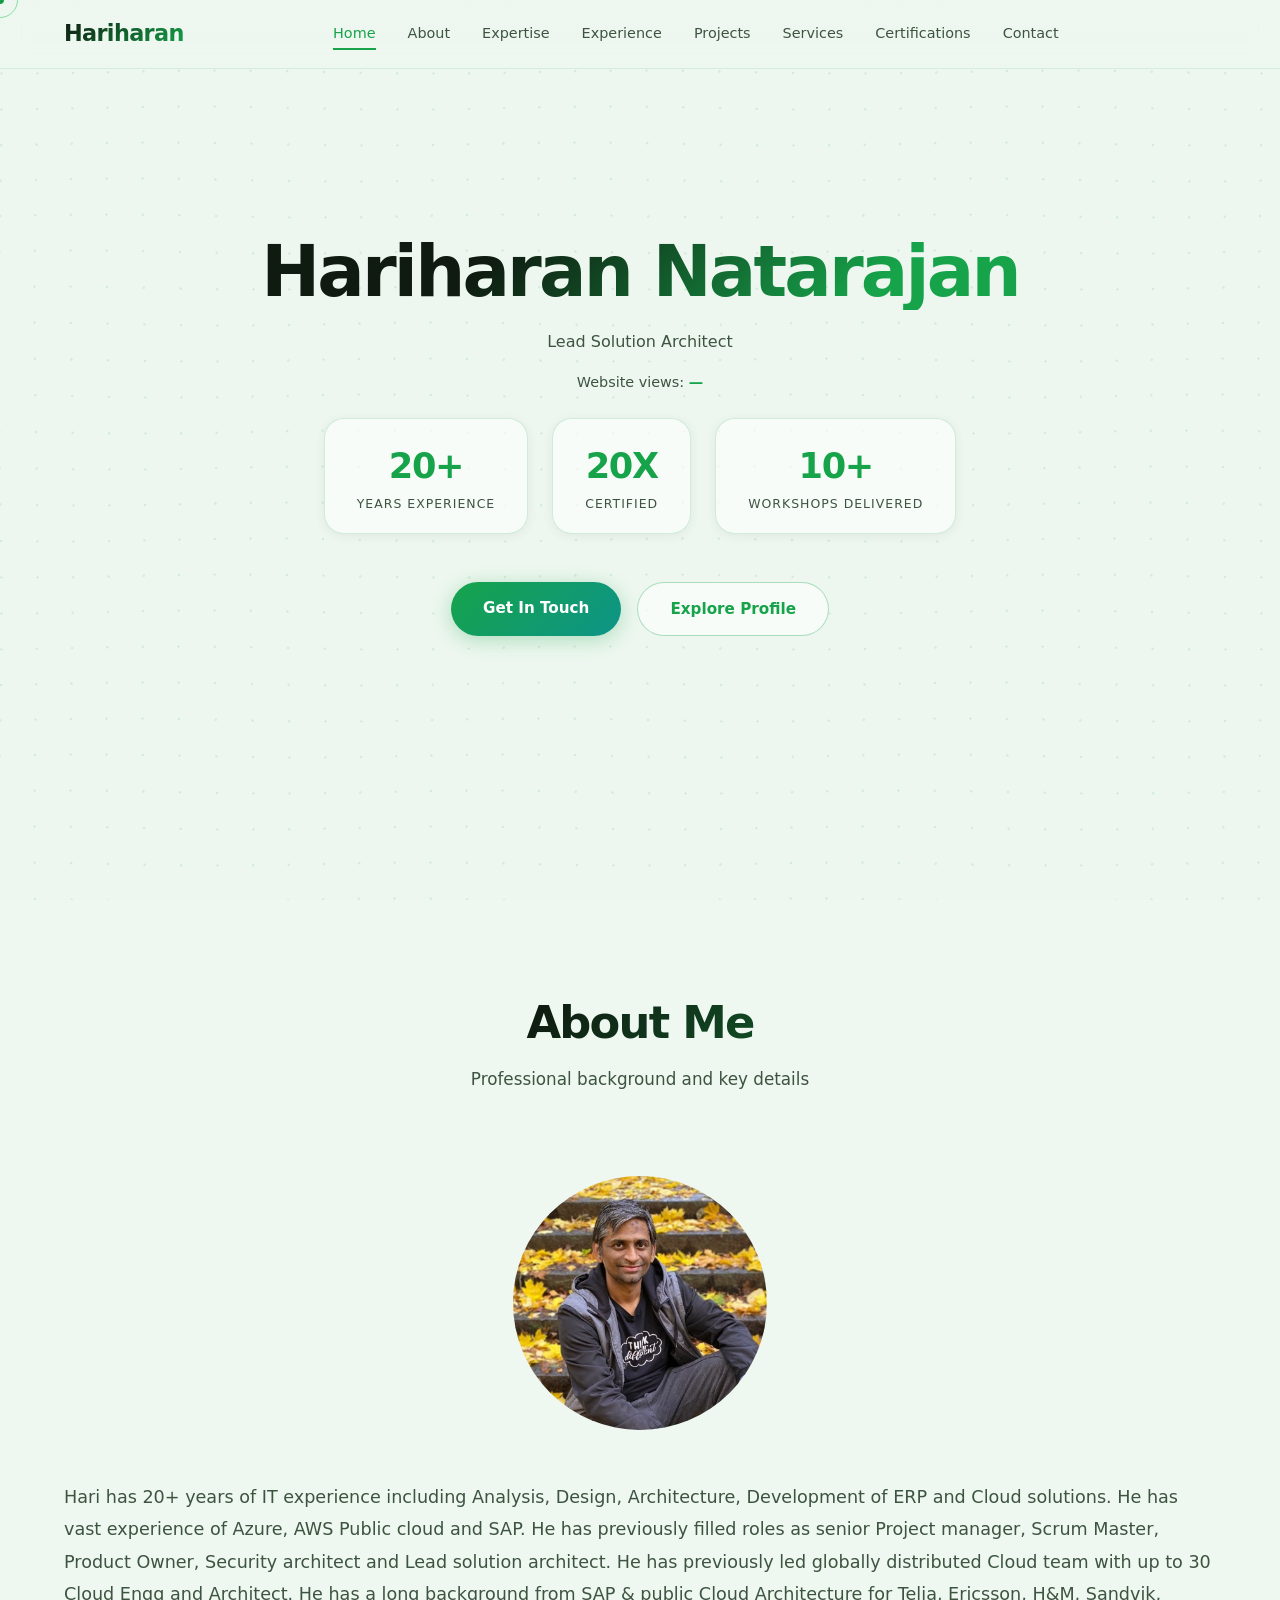
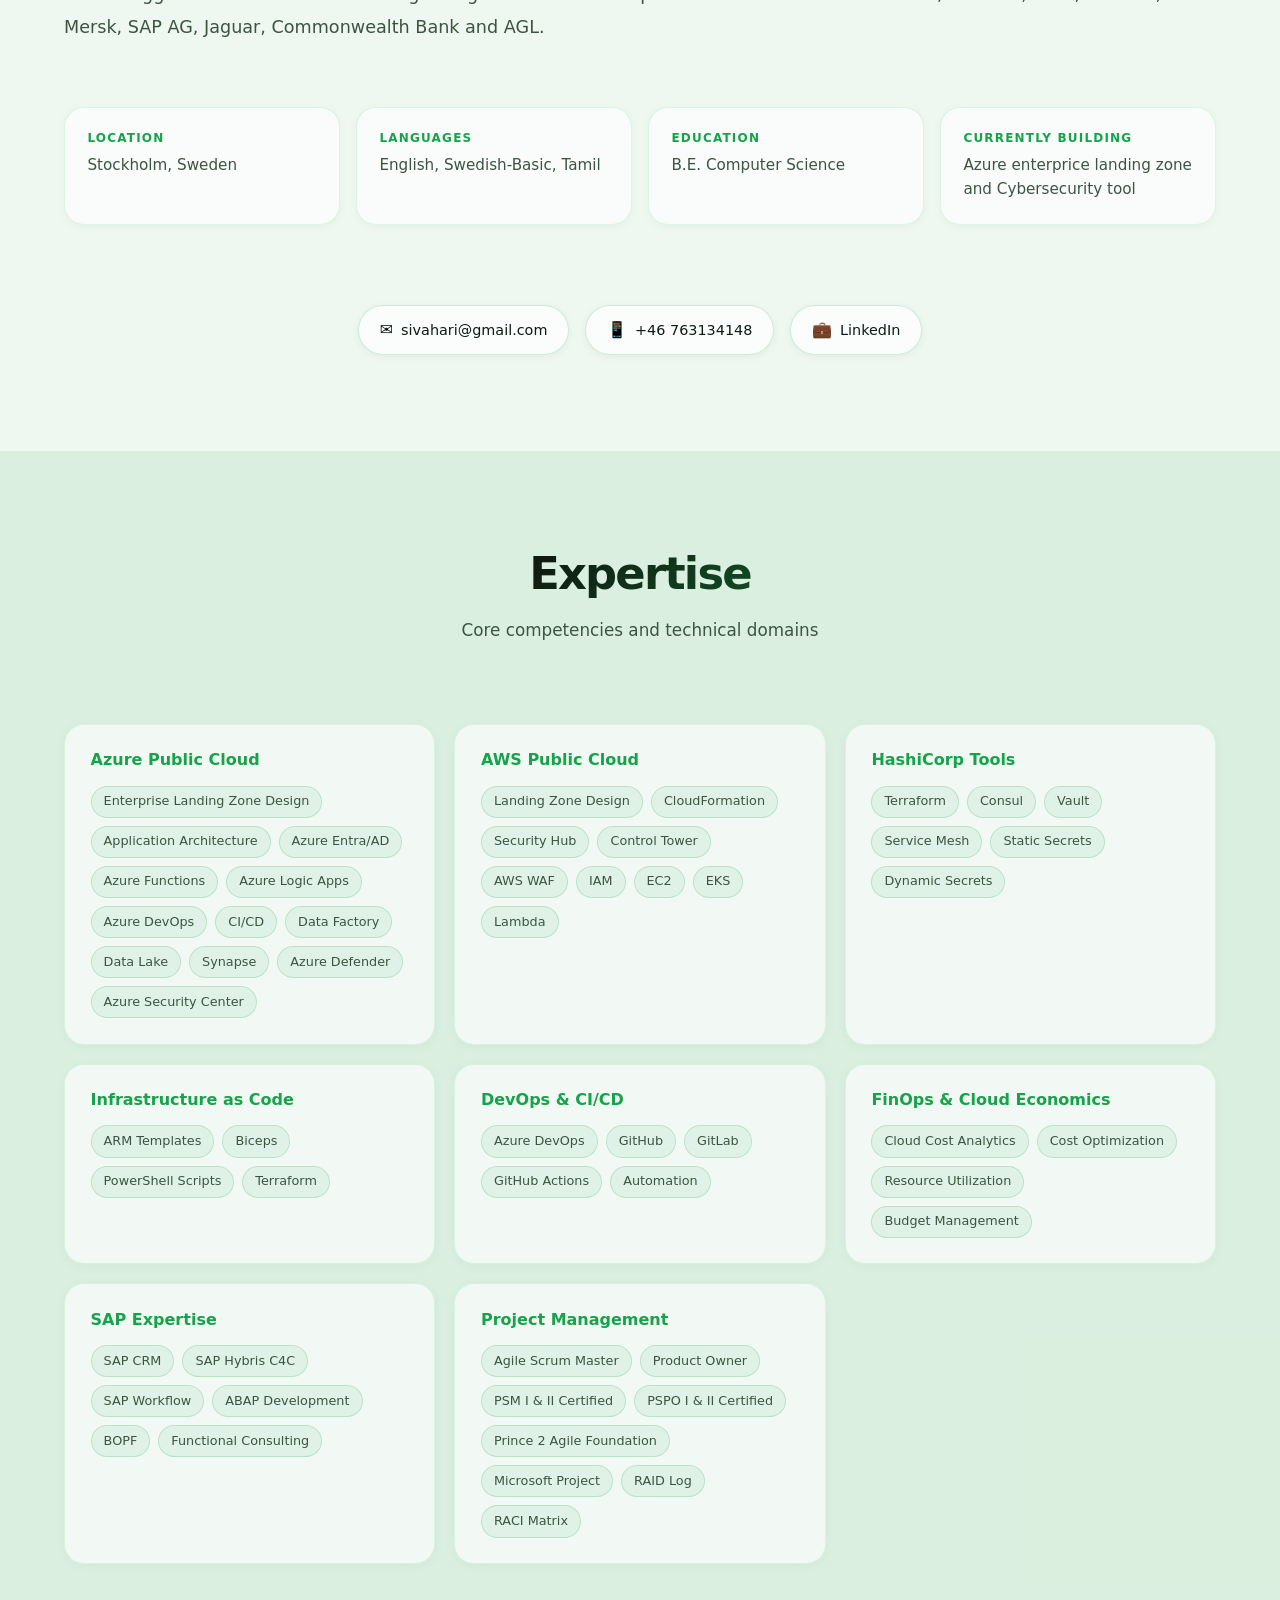
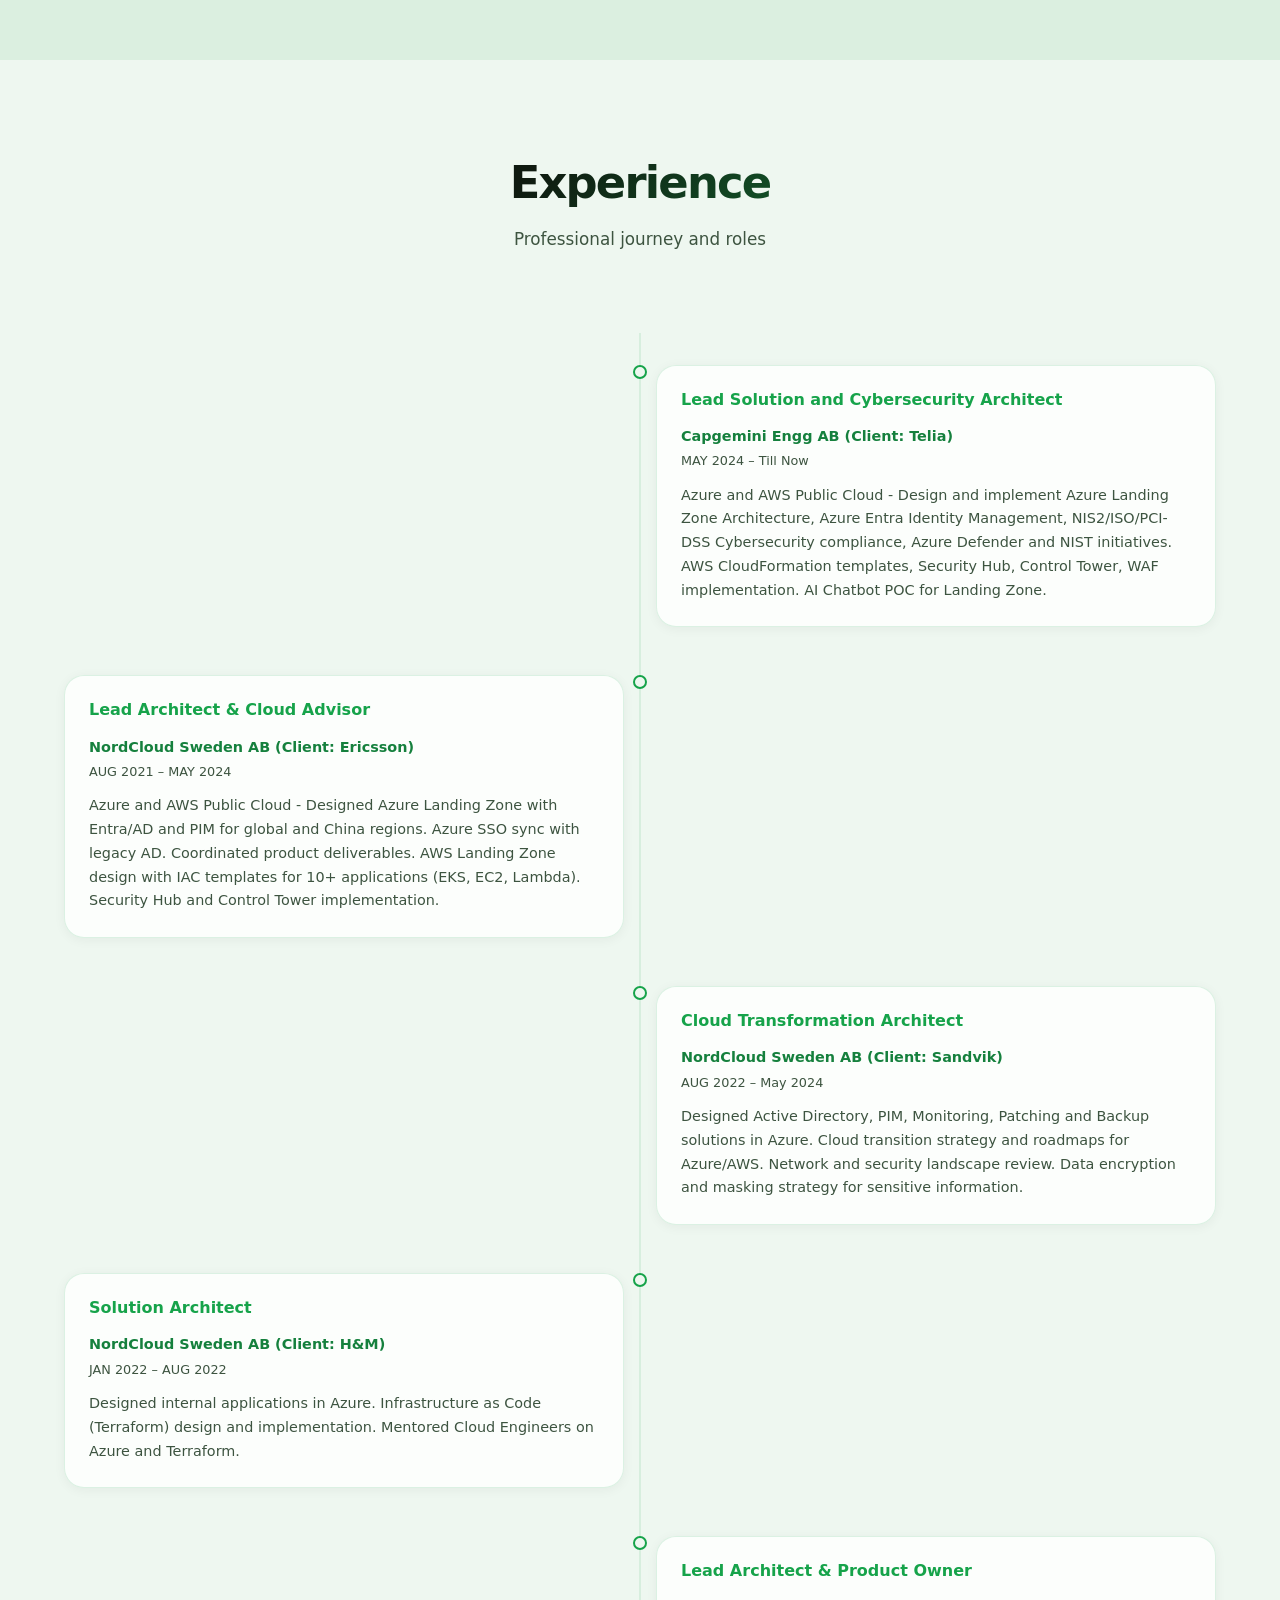
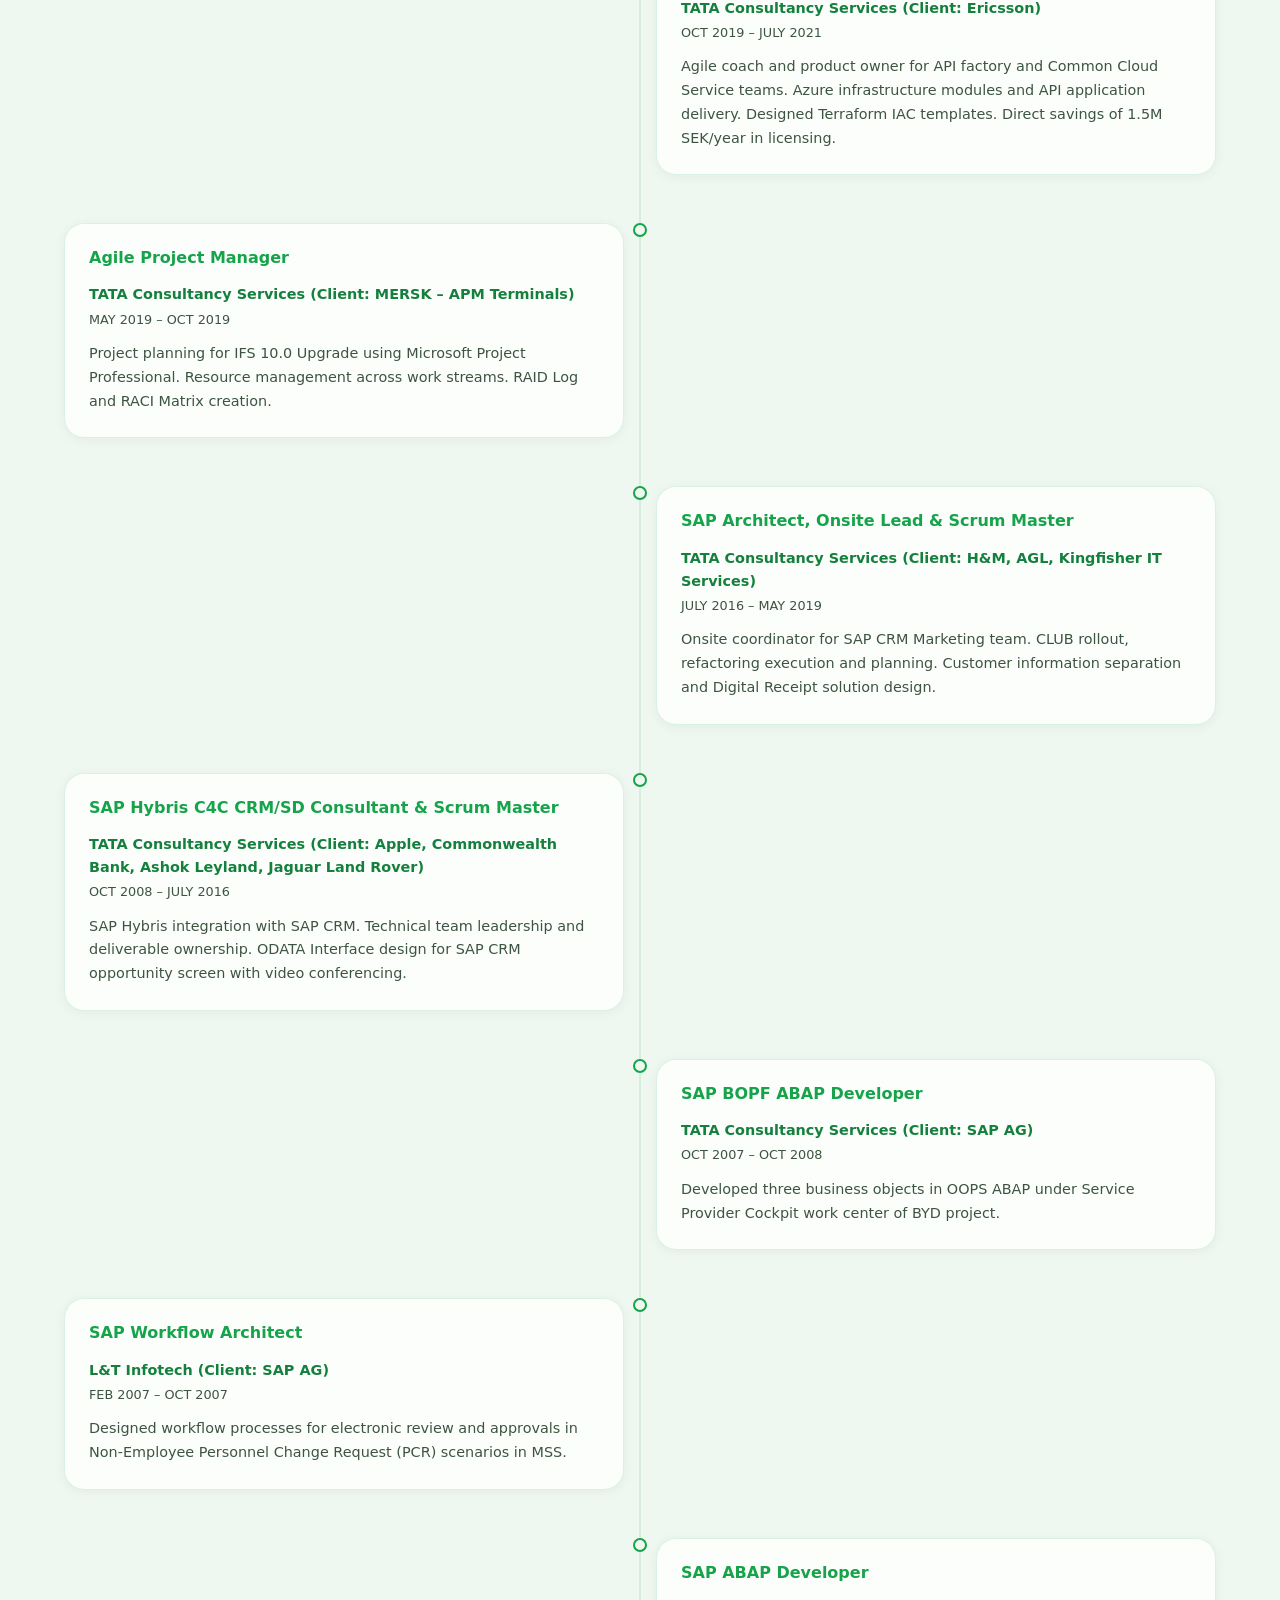
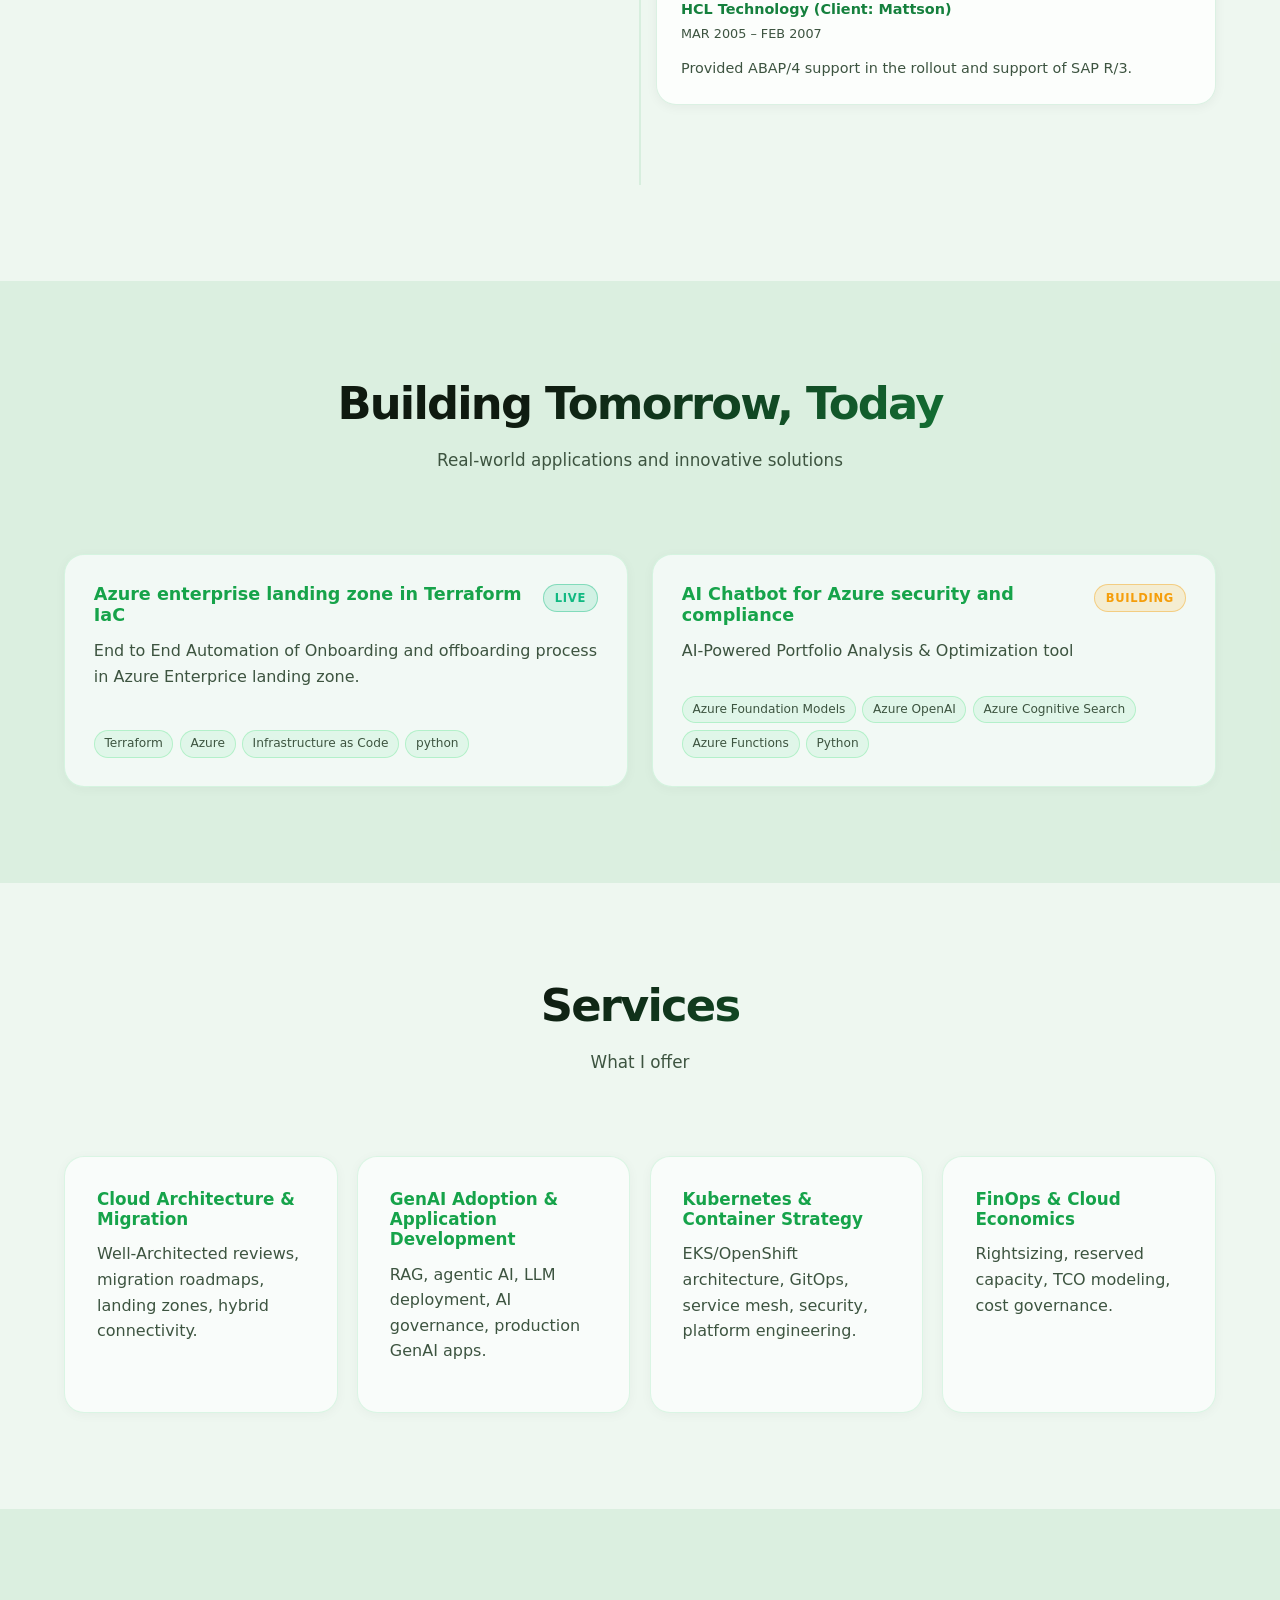
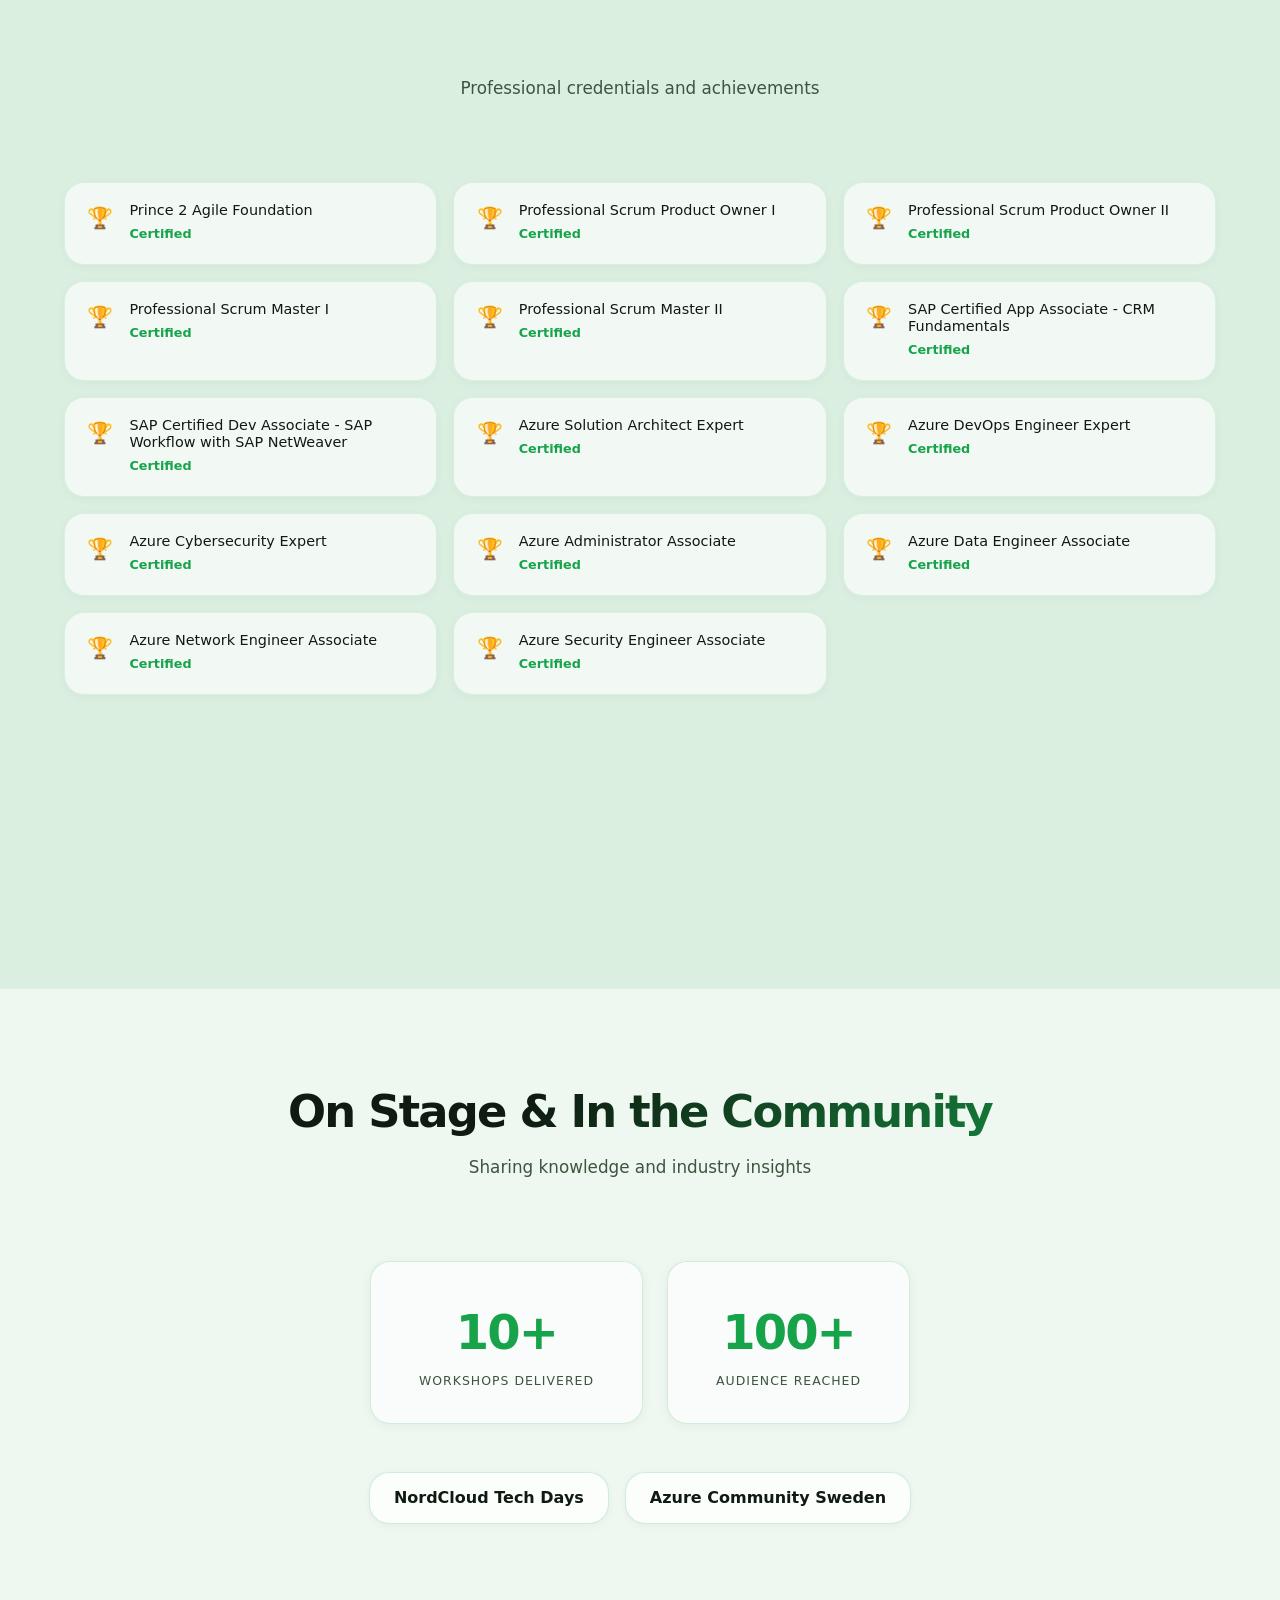
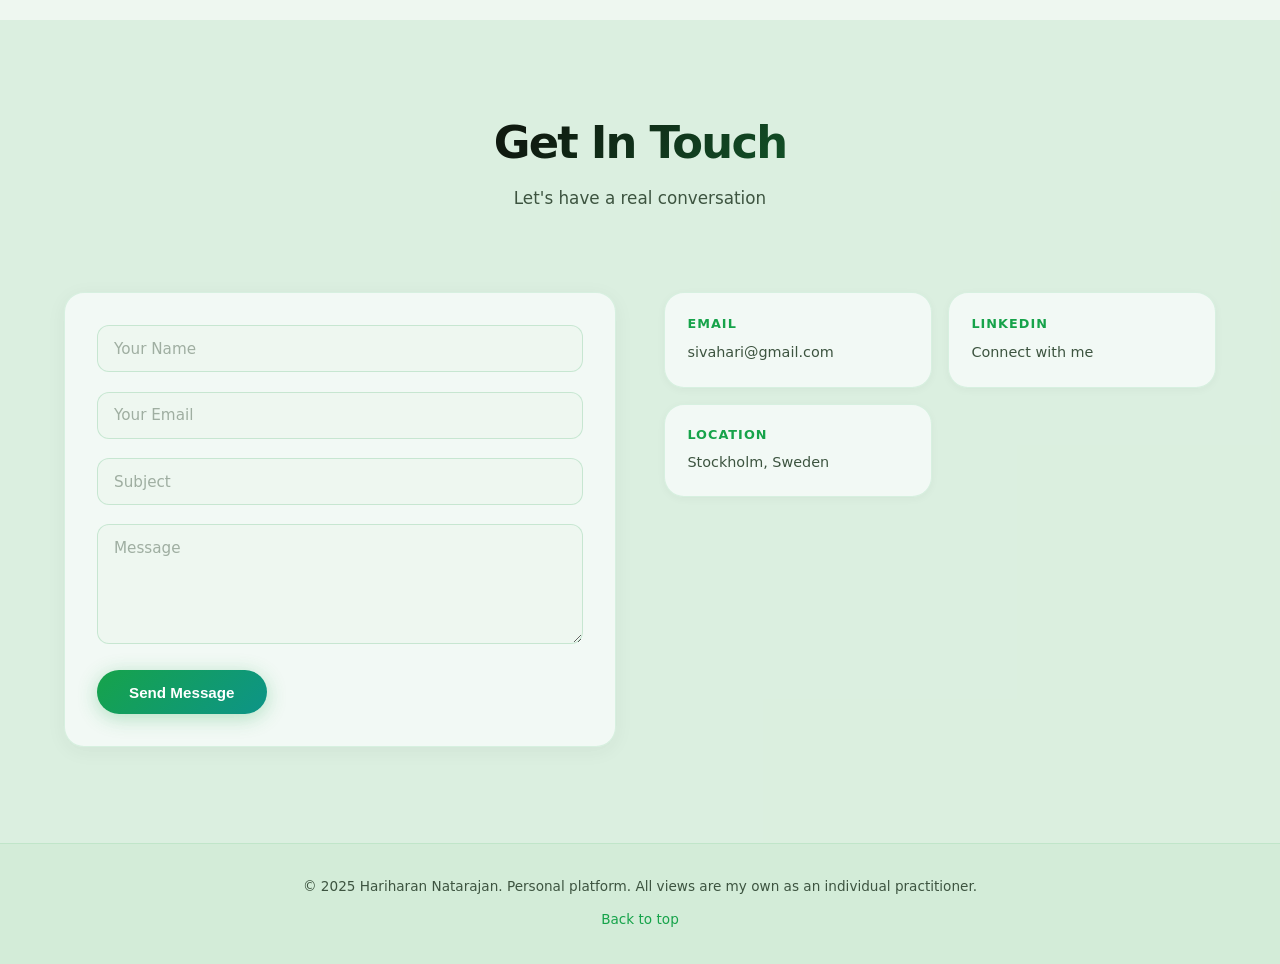
==== docs/index.html @ d6f04b89 "chore: update view count" ====
<!DOCTYPE html>
<html lang="en">
<head>
    <meta charset="UTF-8">
    <meta name="viewport" content="width=device-width, initial-scale=1.0">
    <title>Hariharan Natarajan - Portfolio</title>
    <link rel="stylesheet" href="static/css/style.css">
</head>
<body>
    <!-- Custom cursor -->
    <div id="cursor-dot"></div>
    <div id="cursor-ring"></div>

    <!-- Navigation -->
    <nav id="navbar" class="navbar">
        <div class="nav-container">
            <a href="#home" class="nav-logo">Hariharan</a>
            <div class="nav-menu">
                <a href="#home" class="nav-link">Home</a>
                <a href="#about" class="nav-link">About</a>
                <a href="#expertise" class="nav-link">Expertise</a>
                <a href="#experience" class="nav-link">Experience</a>
                <a href="#projects" class="nav-link">Projects</a>
                <a href="#services" class="nav-link">Services</a>
                <a href="#certifications" class="nav-link">Certifications</a>
                <a href="#contact" class="nav-link">Contact</a>
            </div>
            <button class="nav-toggle">
                <span></span>
                <span></span>
                <span></span>
            </button>
        </div>
    </nav>

    <!-- Hero Section -->
    <section id="home" class="hero">
        <canvas id="hero-canvas"></canvas>
        <div class="hero-content">
            <h1 class="hero-title">Hariharan Natarajan</h1>
            <p class="hero-subtitle"><span id="typewriter-text"></span></p>
            <p class="hero-views">Website views: <strong id="view-count">2331</strong></p>
            <div class="hero-stats">
                <a href="#experience" class="stat">
                    <span class="stat-number" data-count="20" data-suffix="+">20+</span>
                    <span class="stat-label">Years Experience</span>
                </a>
                <a href="#certifications" class="stat">
                    <span class="stat-number" data-count="20" data-suffix="X">20X</span>
                    <span class="stat-label">Certified</span>
                </a>
                <a href="#speaking" class="stat">
                    <span class="stat-number" data-count="10" data-suffix="+">10+</span>
                    <span class="stat-label">Workshops Delivered</span>
                </a>
            </div>
            <div class="hero-cta">
                <a href="#contact" class="btn btn-primary"><span class="btn-inner">Get In Touch</span></a>
                <a href="#about" class="btn btn-secondary"><span class="btn-inner">Explore Profile</span></a>
            </div>
        </div>
    </section>

    <!-- About Section -->
    <section id="about" class="about">
        <div class="container">
            <div class="section-header">
                <h2>About Me</h2>
                <p>Professional background and key details</p>
            </div>
            
            <div class="about-content">
                
                <div class="about-image">
                    <img src="static/images/My%20Foto.jpeg" alt="Hariharan Natarajan" class="profile-img">
                </div>
                
                
                <div class="about-text">
                    <p>Hari has 20+ years of IT experience including Analysis, Design, Architecture, Development of ERP and Cloud solutions. He has vast experience of Azure, AWS Public cloud and SAP. He has previously filled roles as senior Project manager, Scrum Master, Product Owner, Security architect and Lead solution architect. He has previously led globally distributed Cloud team with up to 30 Cloud Engg and Architect. He has a long background from SAP &amp; public Cloud Architecture for Telia, Ericsson, H&amp;M, Sandvik, Mersk, SAP AG, Jaguar, Commonwealth Bank and AGL.</p>
                </div>
                
                <div class="about-grid">
                    
                    <div class="about-card">
                        <h3>Location</h3>
                        <p>Stockholm, Sweden</p>
                    </div>
                    
                    
                    
                    <div class="about-card">
                        <h3>Languages</h3>
                        <p>English, Swedish-Basic, Tamil</p>
                    </div>
                    
                    
                    
                    <div class="about-card">
                        <h3>Education</h3>
                        <p>B.E. Computer Science</p>
                    </div>
                    
                    
                    
                    <div class="about-card">
                        <h3>Currently Building</h3>
                        <p>Azure enterprice landing zone and Cybersecurity tool</p>
                    </div>
                    
                </div>

                
                <div class="contact-info">
                    
                    <a href="mailto:sivahari@gmail.com" class="contact-link">
                        <span class="icon">✉</span> sivahari@gmail.com
                    </a>
                    
                    
                    <a href="tel:+46 763134148" class="contact-link">
                        <span class="icon">📱</span> +46 763134148
                    </a>
                    
                    
                    <a href="https://www.linkedin.com/in/hariharan-natarajan-921b6a23/" target="_blank" class="contact-link">
                        <span class="icon">💼</span> LinkedIn
                    </a>
                    
                </div>
                
            </div>
        </div>
    </section>

    <!-- Expertise Section -->
    
    <section id="expertise" class="expertise">
        <div class="container">
            <div class="section-header">
                <h2>Expertise</h2>
                <p>Core competencies and technical domains</p>
            </div>
            
            <div class="expertise-grid">
                
                <div class="expertise-card reveal-item">
                    <h3>Azure Public Cloud</h3>
                    <div class="skills-tags">
                        
                        <span class="skill-tag">Enterprise Landing Zone Design</span>
                        
                        <span class="skill-tag">Application Architecture</span>
                        
                        <span class="skill-tag">Azure Entra/AD</span>
                        
                        <span class="skill-tag">Azure Functions</span>
                        
                        <span class="skill-tag">Azure Logic Apps</span>
                        
                        <span class="skill-tag">Azure DevOps</span>
                        
                        <span class="skill-tag">CI/CD</span>
                        
                        <span class="skill-tag">Data Factory</span>
                        
                        <span class="skill-tag">Data Lake</span>
                        
                        <span class="skill-tag">Synapse</span>
                        
                        <span class="skill-tag">Azure Defender</span>
                        
                        <span class="skill-tag">Azure Security Center</span>
                        
                    </div>
                </div>
                
                <div class="expertise-card reveal-item">
                    <h3>AWS Public Cloud</h3>
                    <div class="skills-tags">
                        
                        <span class="skill-tag">Landing Zone Design</span>
                        
                        <span class="skill-tag">CloudFormation</span>
                        
                        <span class="skill-tag">Security Hub</span>
                        
                        <span class="skill-tag">Control Tower</span>
                        
                        <span class="skill-tag">AWS WAF</span>
                        
                        <span class="skill-tag">IAM</span>
                        
                        <span class="skill-tag">EC2</span>
                        
                        <span class="skill-tag">EKS</span>
                        
                        <span class="skill-tag">Lambda</span>
                        
                    </div>
                </div>
                
                <div class="expertise-card reveal-item">
                    <h3>HashiCorp Tools</h3>
                    <div class="skills-tags">
                        
                        <span class="skill-tag">Terraform</span>
                        
                        <span class="skill-tag">Consul</span>
                        
                        <span class="skill-tag">Vault</span>
                        
                        <span class="skill-tag">Service Mesh</span>
                        
                        <span class="skill-tag">Static Secrets</span>
                        
                        <span class="skill-tag">Dynamic Secrets</span>
                        
                    </div>
                </div>
                
                <div class="expertise-card reveal-item">
                    <h3>Infrastructure as Code</h3>
                    <div class="skills-tags">
                        
                        <span class="skill-tag">ARM Templates</span>
                        
                        <span class="skill-tag">Biceps</span>
                        
                        <span class="skill-tag">PowerShell Scripts</span>
                        
                        <span class="skill-tag">Terraform</span>
                        
                    </div>
                </div>
                
                <div class="expertise-card reveal-item">
                    <h3>DevOps &amp; CI/CD</h3>
                    <div class="skills-tags">
                        
                        <span class="skill-tag">Azure DevOps</span>
                        
                        <span class="skill-tag">GitHub</span>
                        
                        <span class="skill-tag">GitLab</span>
                        
                        <span class="skill-tag">GitHub Actions</span>
                        
                        <span class="skill-tag">Automation</span>
                        
                    </div>
                </div>
                
                <div class="expertise-card reveal-item">
                    <h3>FinOps &amp; Cloud Economics</h3>
                    <div class="skills-tags">
                        
                        <span class="skill-tag">Cloud Cost Analytics</span>
                        
                        <span class="skill-tag">Cost Optimization</span>
                        
                        <span class="skill-tag">Resource Utilization</span>
                        
                        <span class="skill-tag">Budget Management</span>
                        
                    </div>
                </div>
                
                <div class="expertise-card reveal-item">
                    <h3>SAP Expertise</h3>
                    <div class="skills-tags">
                        
                        <span class="skill-tag">SAP CRM</span>
                        
                        <span class="skill-tag">SAP Hybris C4C</span>
                        
                        <span class="skill-tag">SAP Workflow</span>
                        
                        <span class="skill-tag">ABAP Development</span>
                        
                        <span class="skill-tag">BOPF</span>
                        
                        <span class="skill-tag">Functional Consulting</span>
                        
                    </div>
                </div>
                
                <div class="expertise-card reveal-item">
                    <h3>Project Management</h3>
                    <div class="skills-tags">
                        
                        <span class="skill-tag">Agile Scrum Master</span>
                        
                        <span class="skill-tag">Product Owner</span>
                        
                        <span class="skill-tag">PSM I &amp; II Certified</span>
                        
                        <span class="skill-tag">PSPO I &amp; II Certified</span>
                        
                        <span class="skill-tag">Prince 2 Agile Foundation</span>
                        
                        <span class="skill-tag">Microsoft Project</span>
                        
                        <span class="skill-tag">RAID Log</span>
                        
                        <span class="skill-tag">RACI Matrix</span>
                        
                    </div>
                </div>
                
            </div>
        </div>
    </section>
    

    <!-- Experience Section -->
    
    <section id="experience" class="experience">
        <div class="container">
            <div class="section-header">
                <h2>Experience</h2>
                <p>Professional journey and roles</p>
            </div>
            
            <div class="timeline" id="timeline">
                <div class="timeline-track"><div id="timeline-fill" class="timeline-track-fill"></div></div>
                
                <div class="timeline-item">
                    <div class="timeline-dot"></div>
                    <div class="timeline-content reveal-item">
                        <h3>Lead Solution and Cybersecurity Architect</h3>
                        <p class="company">Capgemini Engg AB (Client: Telia)</p>
                        <p class="period">MAY 2024 – Till Now</p>
                        
                        <p class="description">Azure and AWS Public Cloud - Design and implement Azure Landing Zone Architecture, Azure Entra Identity Management, NIS2/ISO/PCI-DSS Cybersecurity compliance, Azure Defender and NIST initiatives. AWS CloudFormation templates, Security Hub, Control Tower, WAF implementation. AI Chatbot POC for Landing Zone.</p>
                        
                    </div>
                </div>
                
                <div class="timeline-item">
                    <div class="timeline-dot"></div>
                    <div class="timeline-content reveal-item">
                        <h3>Lead Architect &amp; Cloud Advisor</h3>
                        <p class="company">NordCloud Sweden AB (Client: Ericsson)</p>
                        <p class="period">AUG 2021 – MAY 2024</p>
                        
                        <p class="description">Azure and AWS Public Cloud - Designed Azure Landing Zone with Entra/AD and PIM for global and China regions. Azure SSO sync with legacy AD. Coordinated product deliverables. AWS Landing Zone design with IAC templates for 10+ applications (EKS, EC2, Lambda). Security Hub and Control Tower implementation.</p>
                        
                    </div>
                </div>
                
                <div class="timeline-item">
                    <div class="timeline-dot"></div>
                    <div class="timeline-content reveal-item">
                        <h3>Cloud Transformation Architect</h3>
                        <p class="company">NordCloud Sweden AB (Client: Sandvik)</p>
                        <p class="period">AUG 2022 – May 2024</p>
                        
                        <p class="description">Designed Active Directory, PIM, Monitoring, Patching and Backup solutions in Azure. Cloud transition strategy and roadmaps for Azure/AWS. Network and security landscape review. Data encryption and masking strategy for sensitive information.</p>
                        
                    </div>
                </div>
                
                <div class="timeline-item">
                    <div class="timeline-dot"></div>
                    <div class="timeline-content reveal-item">
                        <h3>Solution Architect</h3>
                        <p class="company">NordCloud Sweden AB (Client: H&amp;M)</p>
                        <p class="period">JAN 2022 – AUG 2022</p>
                        
                        <p class="description">Designed internal applications in Azure. Infrastructure as Code (Terraform) design and implementation. Mentored Cloud Engineers on Azure and Terraform.</p>
                        
                    </div>
                </div>
                
                <div class="timeline-item">
                    <div class="timeline-dot"></div>
                    <div class="timeline-content reveal-item">
                        <h3>Lead Architect &amp; Product Owner</h3>
                        <p class="company">TATA Consultancy Services (Client: Ericsson)</p>
                        <p class="period">OCT 2019 – JULY 2021</p>
                        
                        <p class="description">Agile coach and product owner for API factory and Common Cloud Service teams. Azure infrastructure modules and API application delivery. Designed Terraform IAC templates. Direct savings of 1.5M SEK/year in licensing.</p>
                        
                    </div>
                </div>
                
                <div class="timeline-item">
                    <div class="timeline-dot"></div>
                    <div class="timeline-content reveal-item">
                        <h3>Agile Project Manager</h3>
                        <p class="company">TATA Consultancy Services (Client: MERSK – APM Terminals)</p>
                        <p class="period">MAY 2019 – OCT 2019</p>
                        
                        <p class="description">Project planning for IFS 10.0 Upgrade using Microsoft Project Professional. Resource management across work streams. RAID Log and RACI Matrix creation.</p>
                        
                    </div>
                </div>
                
                <div class="timeline-item">
                    <div class="timeline-dot"></div>
                    <div class="timeline-content reveal-item">
                        <h3>SAP Architect, Onsite Lead &amp; Scrum Master</h3>
                        <p class="company">TATA Consultancy Services (Client: H&amp;M, AGL, Kingfisher IT Services)</p>
                        <p class="period">JULY 2016 – MAY 2019</p>
                        
                        <p class="description">Onsite coordinator for SAP CRM Marketing team. CLUB rollout, refactoring execution and planning. Customer information separation and Digital Receipt solution design.</p>
                        
                    </div>
                </div>
                
                <div class="timeline-item">
                    <div class="timeline-dot"></div>
                    <div class="timeline-content reveal-item">
                        <h3>SAP Hybris C4C CRM/SD Consultant &amp; Scrum Master</h3>
                        <p class="company">TATA Consultancy Services (Client: Apple, Commonwealth Bank, Ashok Leyland, Jaguar Land Rover)</p>
                        <p class="period">OCT 2008 – JULY 2016</p>
                        
                        <p class="description">SAP Hybris integration with SAP CRM. Technical team leadership and deliverable ownership. ODATA Interface design for SAP CRM opportunity screen with video conferencing.</p>
                        
                    </div>
                </div>
                
                <div class="timeline-item">
                    <div class="timeline-dot"></div>
                    <div class="timeline-content reveal-item">
                        <h3>SAP BOPF ABAP Developer</h3>
                        <p class="company">TATA Consultancy Services (Client: SAP AG)</p>
                        <p class="period">OCT 2007 – OCT 2008</p>
                        
                        <p class="description">Developed three business objects in OOPS ABAP under Service Provider Cockpit work center of BYD project.</p>
                        
                    </div>
                </div>
                
                <div class="timeline-item">
                    <div class="timeline-dot"></div>
                    <div class="timeline-content reveal-item">
                        <h3>SAP Workflow Architect</h3>
                        <p class="company">L&amp;T Infotech (Client: SAP AG)</p>
                        <p class="period">FEB 2007 – OCT 2007</p>
                        
                        <p class="description">Designed workflow processes for electronic review and approvals in Non-Employee Personnel Change Request (PCR) scenarios in MSS.</p>
                        
                    </div>
                </div>
                
                <div class="timeline-item">
                    <div class="timeline-dot"></div>
                    <div class="timeline-content reveal-item">
                        <h3>SAP ABAP Developer</h3>
                        <p class="company">HCL Technology (Client: Mattson)</p>
                        <p class="period">MAR 2005 – FEB 2007</p>
                        
                        <p class="description">Provided ABAP/4 support in the rollout and support of SAP R/3.</p>
                        
                    </div>
                </div>
                
            </div>
        </div>
    </section>
    

    <!-- Projects Section -->
    
    <section id="projects" class="projects">
        <div class="container">
            <div class="section-header">
                <h2>Building Tomorrow, Today</h2>
                <p>Real-world applications and innovative solutions</p>
            </div>
            
            <div class="projects-grid">
                
                <div class="project-card reveal-item">
                    <div class="project-header">
                        <h3>Azure enterprise landing zone in Terraform IaC</h3>
                        
                        <span class="project-status status-live">
                            LIVE
                        </span>
                        
                    </div>
                    <p>End to End Automation of Onboarding and offboarding process in Azure Enterprice landing zone.</p>
                    
                    <div class="tech-stack">
                        
                        <span class="tech-badge">Terraform</span>
                        
                        <span class="tech-badge">Azure</span>
                        
                        <span class="tech-badge">Infrastructure as Code</span>
                        
                        <span class="tech-badge">python</span>
                        
                    </div>
                    
                </div>
                
                <div class="project-card reveal-item">
                    <div class="project-header">
                        <h3>AI Chatbot for Azure security and compliance</h3>
                        
                        <span class="project-status status-building">
                            Building
                        </span>
                        
                    </div>
                    <p>AI-Powered Portfolio Analysis &amp; Optimization tool</p>
                    
                    <div class="tech-stack">
                        
                        <span class="tech-badge">Azure Foundation Models</span>
                        
                        <span class="tech-badge">Azure OpenAI</span>
                        
                        <span class="tech-badge">Azure Cognitive Search</span>
                        
                        <span class="tech-badge">Azure Functions</span>
                        
                        <span class="tech-badge">Python</span>
                        
                    </div>
                    
                </div>
                
            </div>
        </div>
    </section>
    

    <!-- Services Section -->
    
    <section id="services" class="services">
        <div class="container">
            <div class="section-header">
                <h2>Services</h2>
                <p>What I offer</p>
            </div>
            
            <div class="services-grid">
                
                <div class="service-card reveal-item">
                    <h3>Cloud Architecture &amp; Migration</h3>
                    <p>Well-Architected reviews, migration roadmaps, landing zones, hybrid connectivity.</p>
                </div>
                
                <div class="service-card reveal-item">
                    <h3>GenAI Adoption &amp; Application Development</h3>
                    <p>RAG, agentic AI, LLM deployment, AI governance, production GenAI apps.</p>
                </div>
                
                <div class="service-card reveal-item">
                    <h3>Kubernetes &amp; Container Strategy</h3>
                    <p>EKS/OpenShift architecture, GitOps, service mesh, security, platform engineering.</p>
                </div>
                
                <div class="service-card reveal-item">
                    <h3>FinOps &amp; Cloud Economics</h3>
                    <p>Rightsizing, reserved capacity, TCO modeling, cost governance.</p>
                </div>
                
            </div>
        </div>
    </section>
    

    <!-- Certifications Section -->
    
    <section id="certifications" class="certifications">
        <div class="container">
            <div class="section-header">
                <h2>Certifications</h2>
                <p>Professional credentials and achievements</p>
            </div>
            
            <div class="certifications-list">
                
                <div class="cert-item reveal-item">
                    <div class="cert-icon">🏆</div>
                    <div class="cert-content">
                        <h4>Prince 2 Agile Foundation</h4>
                        <div class="cert-meta">
                            
                            <span class="status">Certified</span>
                        </div>
                    </div>
                </div>
                
                <div class="cert-item reveal-item">
                    <div class="cert-icon">🏆</div>
                    <div class="cert-content">
                        <h4>Professional Scrum Product Owner I</h4>
                        <div class="cert-meta">
                            
                            <span class="status">Certified</span>
                        </div>
                    </div>
                </div>
                
                <div class="cert-item reveal-item">
                    <div class="cert-icon">🏆</div>
                    <div class="cert-content">
                        <h4>Professional Scrum Product Owner II</h4>
                        <div class="cert-meta">
                            
                            <span class="status">Certified</span>
                        </div>
                    </div>
                </div>
                
                <div class="cert-item reveal-item">
                    <div class="cert-icon">🏆</div>
                    <div class="cert-content">
                        <h4>Professional Scrum Master I</h4>
                        <div class="cert-meta">
                            
                            <span class="status">Certified</span>
                        </div>
                    </div>
                </div>
                
                <div class="cert-item reveal-item">
                    <div class="cert-icon">🏆</div>
                    <div class="cert-content">
                        <h4>Professional Scrum Master II</h4>
                        <div class="cert-meta">
                            
                            <span class="status">Certified</span>
                        </div>
                    </div>
                </div>
                
                <div class="cert-item reveal-item">
                    <div class="cert-icon">🏆</div>
                    <div class="cert-content">
                        <h4>SAP Certified App Associate - CRM Fundamentals</h4>
                        <div class="cert-meta">
                            
                            <span class="status">Certified</span>
                        </div>
                    </div>
                </div>
                
                <div class="cert-item reveal-item">
                    <div class="cert-icon">🏆</div>
                    <div class="cert-content">
                        <h4>SAP Certified Dev Associate - SAP Workflow with SAP NetWeaver</h4>
                        <div class="cert-meta">
                            
                            <span class="status">Certified</span>
                        </div>
                    </div>
                </div>
                
                <div class="cert-item reveal-item">
                    <div class="cert-icon">🏆</div>
                    <div class="cert-content">
                        <h4>Azure Solution Architect Expert</h4>
                        <div class="cert-meta">
                            
                            <span class="status">Certified</span>
                        </div>
                    </div>
                </div>
                
                <div class="cert-item reveal-item">
                    <div class="cert-icon">🏆</div>
                    <div class="cert-content">
                        <h4>Azure DevOps Engineer Expert</h4>
                        <div class="cert-meta">
                            
                            <span class="status">Certified</span>
                        </div>
                    </div>
                </div>
                
                <div class="cert-item reveal-item">
                    <div class="cert-icon">🏆</div>
                    <div class="cert-content">
                        <h4>Azure Cybersecurity Expert</h4>
                        <div class="cert-meta">
                            
                            <span class="status">Certified</span>
                        </div>
                    </div>
                </div>
                
                <div class="cert-item reveal-item">
                    <div class="cert-icon">🏆</div>
                    <div class="cert-content">
                        <h4>Azure Administrator Associate</h4>
                        <div class="cert-meta">
                            
                            <span class="status">Certified</span>
                        </div>
                    </div>
                </div>
                
                <div class="cert-item reveal-item">
                    <div class="cert-icon">🏆</div>
                    <div class="cert-content">
                        <h4>Azure Data Engineer Associate</h4>
                        <div class="cert-meta">
                            
                            <span class="status">Certified</span>
                        </div>
                    </div>
                </div>
                
                <div class="cert-item reveal-item">
                    <div class="cert-icon">🏆</div>
                    <div class="cert-content">
                        <h4>Azure Network Engineer Associate</h4>
                        <div class="cert-meta">
                            
                            <span class="status">Certified</span>
                        </div>
                    </div>
                </div>
                
                <div class="cert-item reveal-item">
                    <div class="cert-icon">🏆</div>
                    <div class="cert-content">
                        <h4>Azure Security Engineer Associate</h4>
                        <div class="cert-meta">
                            
                            <span class="status">Certified</span>
                        </div>
                    </div>
                </div>
                
                <div class="cert-item reveal-item">
                    <div class="cert-icon">🏆</div>
                    <div class="cert-content">
                        <h4>AWS Certified Solutions Architect</h4>
                        <div class="cert-meta">
                            
                            <span class="status">Certified</span>
                        </div>
                    </div>
                </div>
                
                <div class="cert-item reveal-item">
                    <div class="cert-icon">🏆</div>
                    <div class="cert-content">
                        <h4>AWS Certified Sys-Ops Administrator</h4>
                        <div class="cert-meta">
                            
                            <span class="status">Certified</span>
                        </div>
                    </div>
                </div>
                
                <div class="cert-item reveal-item">
                    <div class="cert-icon">🏆</div>
                    <div class="cert-content">
                        <h4>HashiCorp Certified: Terraform</h4>
                        <div class="cert-meta">
                            
                            <span class="status">Certified</span>
                        </div>
                    </div>
                </div>
                
                <div class="cert-item reveal-item">
                    <div class="cert-icon">🏆</div>
                    <div class="cert-content">
                        <h4>HashiCorp Certified: Consul</h4>
                        <div class="cert-meta">
                            
                            <span class="status">Certified</span>
                        </div>
                    </div>
                </div>
                
                <div class="cert-item reveal-item">
                    <div class="cert-icon">🏆</div>
                    <div class="cert-content">
                        <h4>HashiCorp Certified: Vault</h4>
                        <div class="cert-meta">
                            
                            <span class="status">Certified</span>
                        </div>
                    </div>
                </div>
                
                <div class="cert-item reveal-item">
                    <div class="cert-icon">🏆</div>
                    <div class="cert-content">
                        <h4>FinOps Certified Practitioner</h4>
                        <div class="cert-meta">
                            
                            <span class="status">Certified</span>
                        </div>
                    </div>
                </div>
                
            </div>
        </div>
    </section>
    

    <!-- Speaking & Events Section -->
    
    <section id="speaking" class="speaking">
        <div class="container">
            <div class="section-header">
                <h2>On Stage & In the Community</h2>
                <p>Sharing knowledge and industry insights</p>
            </div>
            
            <div class="speaking-stats">
                <div class="speaking-stat">
                    <span class="stat-number">10+</span>
                    <span class="stat-label">Workshops Delivered</span>
                </div>
                <div class="speaking-stat">
                    <span class="stat-number">100+</span>
                    <span class="stat-label">Audience Reached</span>
                </div>
            </div>
            
            
            <div class="events-list">
                
                <div class="event-badge">NordCloud Tech Days</div>
                
                <div class="event-badge">Azure Community Sweden</div>
                
            </div>
            
        </div>
    </section>
    

    <!-- Skills Section -->
    

    <!-- Contact Section -->
    <section id="contact" class="contact">
        <div class="container">
            <div class="section-header">
                <h2>Get In Touch</h2>
                <p>Let's have a real conversation</p>
            </div>
            
            <div class="contact-content">
                <div class="contact-form">
                    <form id="contactForm">
                        <div class="form-group">
                            <input type="text" placeholder="Your Name" required>
                        </div>
                        <div class="form-group">
                            <input type="email" placeholder="Your Email" required>
                        </div>
                        <div class="form-group">
                            <input type="text" placeholder="Subject" required>
                        </div>
                        <div class="form-group">
                            <textarea placeholder="Message" rows="5" required></textarea>
                        </div>
                        <button type="submit" class="btn btn-primary"><span class="btn-inner">Send Message</span></button>
                    </form>
                </div>
                
                <div class="contact-methods">
                    
                    <div class="contact-method">
                        <h3>Email</h3>
                        <a href="mailto:sivahari@gmail.com">sivahari@gmail.com</a>
                    </div>
                    
                    
                    
                    <div class="contact-method">
                        <h3>LinkedIn</h3>
                        <a href="https://www.linkedin.com/in/hariharan-natarajan-921b6a23/" target="_blank">Connect with me</a>
                    </div>
                    
                    
                    
                    <div class="contact-method">
                        <h3>Location</h3>
                        <p>Stockholm, Sweden</p>
                    </div>
                    
                </div>
            </div>
        </div>
    </section>

    <!-- Footer -->
    <footer class="footer">
        <div class="container">
            <p>&copy; 2025 Hariharan Natarajan. Personal platform. All views are my own as an individual practitioner.</p>
            <div class="footer-links">
                <a href="#home">Back to top</a>
            </div>
        </div>
    </footer>

    <button id="back-top" aria-label="Back to top">↑</button>
    <script src="static/js/main.js"></script>
</body>
</html>
---- docs/static/css/style.css ----
/* ============================================================
   ROOT & RESET
   ============================================================ */
:root {
    --bg:       #eef7f0;
    --bg2:      #e2f0e5;
    --bg3:      #d5e8d9;
    --fg:       #0f1a10;
    --fg2:      #3d5440;
    --green:    #16a34a;
    --green2:   #15803d;
    --teal:     #0d9488;
    --glow:     rgba(22,163,74,0.2);
    --r:        0.75rem;
    --r2:       1.25rem;
    --t:        all 0.35s cubic-bezier(0.4,0,0.2,1);
    --font:     'Inter', system-ui, sans-serif;
    --font2:    'Space Grotesk', system-ui, sans-serif;
}
*, *::before, *::after { margin:0; padding:0; box-sizing:border-box; }
html { scroll-behavior: smooth; }
body {
    font-family: var(--font);
    background: var(--bg);
    color: var(--fg);
    line-height: 1.6;
    overflow-x: hidden;
    cursor: none;
}
a { color: var(--green); text-decoration: none; transition: var(--t); }
a:hover { color: var(--green2); }
p { color: var(--fg2); margin-bottom: 1rem; }
h1,h2,h3,h4 { color: var(--fg); }
h1,h2,h3,h4 { font-weight: 700; line-height: 1.2; margin-bottom: 1rem; }
.container { max-width: 1200px; margin: 0 auto; padding: 0 1.5rem; }
img { display: block; }

/* ============================================================
   CUSTOM CURSOR
   ============================================================ */
#cursor-dot {
    width: 8px; height: 8px;
    background: var(--green);
    border-radius: 50%;
    position: fixed; top: 0; left: 0;
    pointer-events: none; z-index: 9999;
    transform: translate(-50%,-50%);
    transition: transform 0.08s ease, width 0.2s, height 0.2s, background 0.2s;
    mix-blend-mode: multiply;
}
#cursor-ring {
    width: 36px; height: 36px;
    border: 1.5px solid rgba(34,197,94,0.5);
    border-radius: 50%;
    position: fixed; top: 0; left: 0;
    pointer-events: none; z-index: 9998;
    transform: translate(-50%,-50%);
    transition: transform 0.18s ease, width 0.25s, height 0.25s, border-color 0.25s, opacity 0.25s;
}
body:has(a:hover) #cursor-ring,
body:has(button:hover) #cursor-ring {
    width: 56px; height: 56px;
    border-color: var(--green);
    opacity: 0.7;
}

/* ============================================================
   NAVBAR
   ============================================================ */
.navbar {
    position: fixed; top: 0; left: 0; right: 0;
    z-index: 1000;
    backdrop-filter: blur(14px);
    background: rgba(238,247,240,0.82);
    border-bottom: 1px solid rgba(22,163,74,0.12);
    transition: var(--t);
}
.navbar.scrolled {
    background: rgba(238,247,240,0.97);
    box-shadow: 0 2px 20px rgba(0,0,0,0.08);
}
.nav-container {
    max-width: 1200px; margin: 0 auto;
    padding: 0 1.5rem;
    display: flex; align-items: center;
    justify-content: space-between;
    height: 68px;
}
.nav-logo {
    font-family: var(--font2);
    font-size: 1.4rem; font-weight: 700;
    background: linear-gradient(135deg, var(--fg), var(--green));
    -webkit-background-clip: text; -webkit-text-fill-color: transparent;
    background-clip: text;
    letter-spacing: -0.03em;
}
.nav-link { color: var(--fg2); }
.nav-link:hover { color: var(--fg); }
.nav-link.active { color: var(--green); }
.nav-menu { display: flex; gap: 2rem; list-style: none; }
.nav-link {
    color: var(--fg2); font-size: 0.9rem; font-weight: 500;
    position: relative; transition: var(--t);
}
.nav-link::after {
    content: ''; position: absolute; bottom: -4px; left: 0;
    width: 0; height: 1.5px;
    background: var(--green);
    transition: width 0.3s ease;
}
.nav-link:hover { color: var(--fg); }
.nav-link:hover::after,
.nav-link.active::after { width: 100%; }
.nav-link.active { color: var(--green); }
.nav-toggle {
    background: transparent; border: none; cursor: pointer;
    border-radius: var(--r); padding: 0.25rem;
    transition: var(--t);
}
.nav-toggle:hover { box-shadow: 0 2px 10px rgba(22,163,74,0.18); }
.nav-toggle:active { transform: translateY(1px); box-shadow: 0 4px 16px rgba(22,163,74,0.35); }

/* ============================================================
   HERO
   ============================================================ */
.hero {
    min-height: 100vh;
    display: flex; align-items: center; justify-content: center;
    position: relative; overflow: hidden;
    padding-top: 68px;
    background: transparent;
}
.hero-eyebrow {
    color: var(--green) !important;
    background: rgba(22,163,74,0.08) !important;
    border-color: rgba(22,163,74,0.2) !important;
}
#hero-canvas {
    position: fixed; inset: 0;
    width: 100vw; height: 100vh;
    z-index: 0; opacity: 1;
    pointer-events: none;
}
.hero-content {
    position: relative; z-index: 1;
    text-align: center;
    max-width: 860px;
    margin: 0 auto;
    padding: 2rem 1.5rem;
}
.hero-eyebrow {
    display: inline-block;
    font-size: 0.8rem; font-weight: 600; letter-spacing: 0.18em;
    text-transform: uppercase;
    color: var(--green);
    background: rgba(34,197,94,0.1);
    border: 1px solid rgba(34,197,94,0.25);
    border-radius: 100px;
    padding: 0.35rem 1.1rem;
    margin-bottom: 1.5rem;
    opacity: 0; animation: fadeUp 0.8s 0.2s forwards;
}
.hero-title {
    font-family: var(--font2);
    font-size: clamp(1.6rem, 5.5vw, 5.5rem);
    font-weight: 800;
    letter-spacing: -0.04em;
    line-height: 1.05;
    white-space: nowrap;
    margin-bottom: 1.2rem;
    background: linear-gradient(135deg, var(--fg) 30%, var(--green) 80%);
    -webkit-background-clip: text; -webkit-text-fill-color: transparent;
    background-clip: text;
    opacity: 0; animation: fadeUp 0.9s 0.35s forwards;
}
.hero-subtitle-wrap {
    font-size: clamp(1rem, 2.5vw, 1.2rem);
    color: var(--fg2);
    min-height: 2em;
    margin-bottom: 2.5rem;
    opacity: 0; animation: fadeUp 0.9s 0.55s forwards;
}
.typewriter-cursor {
    display: inline-block;
    width: 2px; height: 1.1em;
    background: var(--green);
    vertical-align: middle;
    margin-left: 2px;
    animation: blink 1s step-end infinite;
}
@keyframes blink { 0%,100%{opacity:1} 50%{opacity:0} }

.hero-views {
    font-size: 0.9rem; color: var(--fg2);
    margin-bottom: 1.5rem;
    opacity: 0; animation: fadeUp 0.9s 0.7s forwards;
}
.hero-views strong { color: var(--green); }
.hero-views { color: var(--fg2); }

.hero-stats {
    display: flex; gap: 1.5rem; justify-content: center; flex-wrap: wrap;
    margin-bottom: 3rem;
    opacity: 0; animation: fadeUp 0.9s 0.75s forwards;
}
.stat {
    background: rgba(255,255,255,0.6);
    border: 1px solid rgba(22,163,74,0.18);
    border-radius: var(--r2);
    padding: 1.2rem 2rem;
    min-width: 130px;
    backdrop-filter: blur(8px);
    box-shadow: 0 2px 12px rgba(0,0,0,0.06);
    transition: var(--t);
    text-decoration: none;
    cursor: pointer;
    display: inline-block;
    text-align: center;
}
.stat:hover {
    background: rgba(255,255,255,0.9);
    border-color: rgba(22,163,74,0.35);
    transform: translateY(-4px);
    box-shadow: 0 8px 24px rgba(22,163,74,0.12);
}
.stat-number {
    display: block;
    font-family: var(--font2);
    font-size: 2.2rem; font-weight: 800;
    color: var(--green);
    letter-spacing: -0.04em;
}
.stat-label {
    display: block;
    font-size: 0.78rem; color: var(--fg2);
    text-transform: uppercase; letter-spacing: 0.08em;
}
.hero-cta {
    display: flex; gap: 1rem; justify-content: center; flex-wrap: wrap;
    opacity: 0; animation: fadeUp 0.9s 0.9s forwards;
}
.btn {
    padding: 0.85rem 2rem;
    border: none; border-radius: 100px;
    font-weight: 600; font-size: 0.95rem;
    cursor: none;
    transition: var(--t);
    display: inline-block;
    position: relative; overflow: hidden;
}
.btn-primary {
    background: linear-gradient(135deg, var(--green), var(--teal));
    color: #fff;
    box-shadow: 0 4px 20px rgba(22,163,74,0.3);
}
.btn-primary:hover {
    transform: translateY(-3px);
    box-shadow: 0 8px 30px rgba(22,163,74,0.4);
    color: #fff;
}
.btn-primary:active {
    transform: translateY(-1px);
    box-shadow: 0 12px 36px rgba(22,163,74,0.55);
    color: #fff;
}
.btn-primary:focus-visible {
    box-shadow: 0 12px 36px rgba(22,163,74,0.55);
    outline: 2px solid var(--green);
    outline-offset: 3px;
}
.btn-secondary {
    background: rgba(255,255,255,0.6);
    color: var(--green);
    border: 1.5px solid rgba(22,163,74,0.35);
}
.btn-secondary:hover {
    background: rgba(255,255,255,0.9);
    border-color: var(--green);
    color: var(--green2);
    transform: translateY(-3px);
    box-shadow: 0 4px 16px rgba(22,163,74,0.15);
}
.btn-secondary:active {
    transform: translateY(-1px);
    border-color: var(--green);
    box-shadow: 0 6px 22px rgba(22,163,74,0.28);
}
.btn-secondary:focus-visible {
    box-shadow: 0 6px 22px rgba(22,163,74,0.28);
    outline: 2px solid var(--green);
    outline-offset: 3px;
}
.btn:disabled:active, .btn[disabled]:active {
    transform: none;
    box-shadow: none;
}

/* magnetic warp effect */
.btn .btn-inner { display: block; transition: transform 0.25s ease; }

/* ============================================================
   SECTION SHARED
   ============================================================ */
section { padding: 6rem 0; position: relative; z-index: 1; background: transparent; }
section:nth-child(even) { background: rgba(210,235,215,0.65); }

.section-header {
    text-align: center; margin-bottom: 4rem;
    overflow: hidden;
}
.section-label {
    display: inline-block;
    font-size: 0.72rem; font-weight: 600; letter-spacing: 0.2em;
    text-transform: uppercase; color: var(--green);
    margin-bottom: 0.8rem;
}
.section-header h2 {
    font-family: var(--font2);
    font-size: clamp(1.8rem, 4vw, 2.8rem);
    font-weight: 800; letter-spacing: -0.04em;
    background: linear-gradient(135deg, var(--fg) 40%, var(--green));
    -webkit-background-clip: text; -webkit-text-fill-color: transparent;
    background-clip: text;
    transform: translateY(40px); opacity: 0;
    transition: transform 0.7s cubic-bezier(0.16,1,0.3,1), opacity 0.7s ease;
}
.section-label { color: var(--green); }
.section-header h2.revealed { transform: translateY(0); opacity: 1; }
.section-header p {
    font-size: 1.05rem; color: var(--fg2);
    transform: translateY(20px); opacity: 0;
    transition: transform 0.7s 0.15s cubic-bezier(0.16,1,0.3,1), opacity 0.7s 0.15s ease;
}
.section-header p.revealed { transform: translateY(0); opacity: 1; }

/* reveal for cards */
.reveal-item {
    opacity: 0; transform: translateY(40px);
    transition: opacity 0.6s ease, transform 0.6s cubic-bezier(0.16,1,0.3,1);
}
.reveal-item.revealed { opacity: 1; transform: translateY(0); }

/* ============================================================
   ABOUT
   ============================================================ */
.about-content { display: grid; gap: 3rem; }
.about-image { display: flex; justify-content: center; }
.profile-ring-wrap {
    position: relative; width: 260px; height: 260px;
}
.profile-ring {
    position: absolute; inset: -10px;
    border-radius: 50%;
    background: conic-gradient(from 0deg, var(--green), var(--teal), #a7f3d0, transparent, var(--green));
    animation: spin 6s linear infinite;
    filter: blur(2px);
    opacity: 0.5;
}
@keyframes spin { to { transform: rotate(360deg); } }
.profile-img {
    width: 260px; height: 260px;
    border-radius: 50%;
    object-fit: cover;
    border: 3px solid var(--bg);
    position: relative; z-index: 1;
    transition: var(--t);
}
.profile-img:hover { transform: scale(1.04); }

.about-text { font-size: 1.1rem; line-height: 1.85; }
.about-grid {
    display: grid;
    grid-template-columns: repeat(auto-fit, minmax(190px, 1fr));
    gap: 1rem;
}
.about-card {
    background: rgba(255,255,255,0.65);
    box-shadow: 0 2px 10px rgba(0,0,0,0.04);
    border: 1px solid rgba(22,163,74,0.14);
    border: 1px solid rgba(34,197,94,0.15);
    border-radius: var(--r2);
    padding: 1.4rem;
    transition: var(--t);
}
.about-card:hover {
    border-color: rgba(22,163,74,0.35);
    transform: translateY(-4px);
    background: rgba(255,255,255,0.95);
    box-shadow: 0 8px 24px rgba(22,163,74,0.1);
}
.about-card h3 { font-size: 0.75rem; text-transform: uppercase; letter-spacing: 0.1em; color: var(--green); margin-bottom: 0.5rem; }
.about-card p { font-size: 0.95rem; margin: 0; }
.contact-info {
    display: flex; gap: 1rem; flex-wrap: wrap; justify-content: center;
    margin-top: 2rem;
}
.contact-link {
    display: inline-flex; align-items: center; gap: 0.5rem;
    padding: 0.7rem 1.3rem;
    background: rgba(255,255,255,0.7);
    border: 1px solid rgba(22,163,74,0.2);
    border-radius: 100px;
    color: var(--fg); font-size: 0.9rem;
    box-shadow: 0 2px 8px rgba(0,0,0,0.05);
    transition: var(--t);
}
.contact-link:hover {
    background: rgba(255,255,255,0.95);
    border-color: var(--green);
    transform: translateY(-2px);
    color: var(--fg);
    box-shadow: 0 4px 16px rgba(22,163,74,0.12);
}
.contact-link .icon { font-size: 1rem; }

/* ============================================================
   EXPERTISE
   ============================================================ */
.expertise-grid {
    display: grid;
    grid-template-columns: repeat(auto-fit, minmax(300px, 1fr));
    gap: 1.2rem;
}
.expertise-card {
    background: rgba(255,255,255,0.65);
    box-shadow: 0 2px 12px rgba(0,0,0,0.04);
    border: 1px solid rgba(22,163,74,0.14);
    border: 1px solid rgba(34,197,94,0.14);
    border-radius: var(--r2);
    padding: 1.6rem;
    transition: var(--t);
}
.expertise-card:hover {
    border-color: rgba(22,163,74,0.35);
    transform: translateY(-5px);
    box-shadow: 0 12px 36px rgba(22,163,74,0.1);
}
.expertise-card h3 {
    color: var(--green); font-size: 1rem;
    font-weight: 600; margin-bottom: 1rem;
}
.skills-tags { display: flex; flex-wrap: wrap; gap: 0.5rem; }
.skill-tag {
    display: inline-block;
    padding: 0.3rem 0.75rem;
    background: rgba(22,163,74,0.08);
    border: 1px solid rgba(22,163,74,0.2);
    border-radius: 100px;
    font-size: 0.8rem; color: var(--fg2);
    transition: var(--t);
}
.skill-tag:hover {
    background: rgba(22,163,74,0.14);
    transform: translateY(-2px);
    color: var(--green);
}

/* ============================================================
   EXPERIENCE / TIMELINE
   ============================================================ */
.timeline { position: relative; padding: 2rem 0; }
.timeline-track {
    position: absolute; left: 50%;
    transform: translateX(-50%);
    width: 2px; top: 0; bottom: 0;
    background: rgba(34,197,94,0.12);
    overflow: hidden;
}
.timeline-track-fill {
    width: 100%; height: 0%;
    background: linear-gradient(180deg, var(--green), var(--teal));
    transition: height 0.05s linear;
}
.timeline-item {
    margin-bottom: 3rem;
    position: relative;
    display: grid;
    grid-template-columns: 1fr 1fr;
    gap: 2rem;
}
.timeline-item:nth-child(even) { direction: rtl; }
.timeline-item:nth-child(even) .timeline-content { direction: ltr; }
.timeline-dot {
    position: absolute; left: 50%;
    transform: translateX(-50%);
    width: 14px; height: 14px;
    background: var(--bg);
    border: 2.5px solid var(--green);
    border-radius: 50%;
    z-index: 2;
    transition: var(--t);
    box-shadow: 0 0 0 0 rgba(34,197,94,0.4);
}
.timeline-dot.pulse {
    box-shadow: 0 0 0 8px rgba(34,197,94,0);
    animation: pulse-ring 1.5s ease-out;
}
@keyframes pulse-ring {
    0% { box-shadow: 0 0 0 0 rgba(34,197,94,0.5); }
    100% { box-shadow: 0 0 0 16px rgba(34,197,94,0); }
}
.timeline-content {
    background: rgba(255,255,255,0.8);
    border: 1px solid rgba(22,163,74,0.14);
    border-radius: var(--r2);
    padding: 1.5rem;
    box-shadow: 0 2px 12px rgba(0,0,0,0.05);
    transition: var(--t);
}
.timeline-content:hover {
    border-color: rgba(22,163,74,0.35);
    transform: translateY(-4px);
    box-shadow: 0 12px 32px rgba(22,163,74,0.1);
}
.timeline-content h3 { color: var(--green); font-size: 1rem; font-weight: 600; }
.timeline-content .company { color: var(--green2); font-weight: 600; font-size: 0.9rem; margin: 0.2rem 0; }
.timeline-content .period { color: var(--fg2); font-size: 0.8rem; margin-bottom: 0.75rem; }
.timeline-content .description { font-size: 0.9rem; line-height: 1.65; margin: 0; color: var(--fg2); }
.timeline-track { background: rgba(22,163,74,0.1); }

/* ============================================================
   PROJECTS
   ============================================================ */
.projects-grid {
    display: grid;
    grid-template-columns: repeat(auto-fit, minmax(340px, 1fr));
    gap: 1.5rem;
}
.project-card {
    background: rgba(255,255,255,0.65);
    box-shadow: 0 2px 12px rgba(0,0,0,0.04);
    border: 1px solid rgba(22,163,74,0.14);
    border: 1px solid rgba(34,197,94,0.14);
    border-radius: var(--r2);
    padding: 1.8rem;
    transition: var(--t);
    display: flex; flex-direction: column;
    position: relative; overflow: hidden;
}
.project-card::before {
    content: '';
    position: absolute; top: 0; left: 0; right: 0;
    height: 2px;
    background: linear-gradient(90deg, var(--green), var(--teal));
    transform: scaleX(0); transform-origin: left;
    transition: transform 0.4s ease;
}
.project-card:hover::before { transform: scaleX(1); }
.project-card:hover {
    border-color: rgba(22,163,74,0.35);
    transform: translateY(-6px);
    box-shadow: 0 20px 50px rgba(22,163,74,0.1);
}
.project-header {
    display: flex; justify-content: space-between;
    align-items: flex-start; gap: 1rem;
    margin-bottom: 0.75rem;
}
.project-header h3 { color: var(--green); font-size: 1.1rem; margin: 0; }
.project-status {
    padding: 0.25rem 0.7rem;
    border-radius: 100px;
    font-size: 0.72rem; font-weight: 700;
    text-transform: uppercase; letter-spacing: 0.06em;
    white-space: nowrap;
}
.status-live {
    background: rgba(16,185,129,0.15);
    color: #10b981;
    border: 1px solid rgba(16,185,129,0.4);
    animation: live-pulse 2s ease-in-out infinite;
}
@keyframes live-pulse {
    0%,100% { box-shadow: 0 0 0 0 rgba(16,185,129,0.3); }
    50% { box-shadow: 0 0 0 6px rgba(16,185,129,0); }
}
.status-building {
    background: rgba(245,158,11,0.15);
    color: #f59e0b;
    border: 1px solid rgba(245,158,11,0.4);
}
.tech-stack {
    display: flex; flex-wrap: wrap; gap: 0.4rem;
    margin-top: auto; padding-top: 1rem;
}
.tech-badge {
    padding: 0.2rem 0.6rem;
    background: rgba(74,222,128,0.1);
    border: 1px solid rgba(74,222,128,0.3);
    border-radius: 100px;
    font-size: 0.76rem; color: var(--fg2);
}

/* ============================================================
   SERVICES
   ============================================================ */
.services-grid {
    display: grid;
    grid-template-columns: repeat(auto-fit, minmax(260px, 1fr));
    gap: 1.2rem;
}
.service-card {
    background: rgba(255,255,255,0.65);
    box-shadow: 0 2px 12px rgba(0,0,0,0.04);
    border: 1px solid rgba(22,163,74,0.14);
    border: 1px solid rgba(34,197,94,0.14);
    border-radius: var(--r2);
    padding: 2rem;
    transition: var(--t);
    position: relative;
}
.service-card::after {
    content: '';
    position: absolute; bottom: 0; left: 1.5rem; right: 1.5rem;
    height: 1px;
    background: linear-gradient(90deg, transparent, var(--green), transparent);
    transform: scaleX(0);
    transition: transform 0.4s ease;
}
.service-card:hover::after { transform: scaleX(1); }
.service-card:hover {
    border-color: rgba(22,163,74,0.35);
    transform: translateY(-5px);
    box-shadow: 0 15px 40px rgba(22,163,74,0.1);
}
.service-card h3 { color: var(--green); margin-bottom: 0.75rem; font-size: 1.05rem; }

/* ============================================================
   CERTIFICATIONS
   ============================================================ */
.certifications-list {
    display: grid;
    grid-template-columns: repeat(auto-fit, minmax(280px, 1fr));
    gap: 1rem;
}
.cert-item {
    display: flex; gap: 1rem; align-items: flex-start;
    background: rgba(255,255,255,0.65);
    border: 1px solid rgba(22,163,74,0.12);
    box-shadow: 0 2px 8px rgba(0,0,0,0.04);
    border-radius: var(--r2);
    padding: 1.2rem 1.4rem;
    transition: var(--t);
}
.cert-item:hover {
    border-color: rgba(22,163,74,0.35);
    transform: translateX(5px);
    background: rgba(255,255,255,0.97);
    box-shadow: 0 4px 16px rgba(22,163,74,0.08);
}
.cert-icon { font-size: 1.3rem; flex-shrink: 0; }
.cert-content h4 { font-size: 0.9rem; color: var(--fg); margin: 0 0 0.3rem; font-weight: 500; }
.cert-meta { display: flex; gap: 0.75rem; font-size: 0.8rem; }
.cert-meta .status { color: var(--green); font-weight: 600; }

/* ============================================================
   SPEAKING
   ============================================================ */
.speaking-stats {
    display: flex; gap: 1.5rem; flex-wrap: wrap;
    justify-content: center; margin-bottom: 3rem;
}
.speaking-stat {
    background: rgba(255,255,255,0.65);
    border: 1px solid rgba(22,163,74,0.18);
    box-shadow: 0 2px 12px rgba(0,0,0,0.05);
    border-radius: var(--r2);
    padding: 2rem 3rem;
    text-align: center;
    transition: var(--t);
}
.speaking-stat:hover {
    transform: translateY(-4px);
    box-shadow: 0 8px 28px rgba(22,163,74,0.12);
}
.speaking-stat .stat-number { font-size: 3rem; }
.events-list {
    display: flex; flex-wrap: wrap; gap: 1rem; justify-content: center;
}
.event-badge {
    padding: 0.75rem 1.5rem;
    background: rgba(255,255,255,0.8);
    border: 1px solid rgba(22,163,74,0.2);
    box-shadow: 0 2px 8px rgba(0,0,0,0.04);
    border-radius: var(--r2);
    font-weight: 600; color: var(--fg);
    transition: var(--t);
}
.event-badge:hover {
    background: rgba(255,255,255,0.97);
    border-color: rgba(22,163,74,0.4);
    transform: translateY(-3px);
}

/* ============================================================
   SKILLS
   ============================================================ */
.skills-container {
    display: flex; flex-wrap: wrap; gap: 0.75rem; justify-content: center;
}
.skill-badge {
    padding: 0.6rem 1.2rem;
    background: rgba(255,255,255,0.6);
    border: 1px solid rgba(22,163,74,0.18);
    box-shadow: 0 1px 6px rgba(0,0,0,0.04);
    border-radius: 100px;
    font-size: 0.9rem; font-weight: 500;
    color: var(--fg); transition: var(--t);
    animation: float-badge linear infinite;
}
.skill-badge:hover {
    background: rgba(255,255,255,0.97);
    border-color: var(--green);
    color: var(--green);
    transform: translateY(-4px) scale(1.05);
    box-shadow: 0 4px 16px rgba(22,163,74,0.12);
}

/* ============================================================
   CONTACT
   ============================================================ */
.contact-content {
    display: grid;
    grid-template-columns: 1fr 1fr;
    gap: 3rem;
    align-items: start;
}
.contact-form {
    background: rgba(255,255,255,0.65);
    border: 1px solid rgba(22,163,74,0.12);
    box-shadow: 0 4px 20px rgba(0,0,0,0.05);
    border-radius: var(--r2);
    padding: 2rem;
}
.form-group { margin-bottom: 1.2rem; }
.form-group input,
.form-group textarea {
    width: 100%;
    padding: 0.85rem 1rem;
    background: rgba(238,247,240,0.9);
    border: 1px solid rgba(22,163,74,0.18);
    border-radius: var(--r);
    color: var(--fg);
    font-family: inherit; font-size: 0.95rem;
    transition: var(--t);
}
.form-group input::placeholder,
.form-group textarea::placeholder { color: rgba(61,84,64,0.45); }
.form-group input, .form-group textarea { color: var(--fg); }
.form-group input:focus,
.form-group textarea:focus {
    outline: none;
    border-color: var(--green);
    box-shadow: 0 0 0 3px rgba(34,197,94,0.12);
}
.contact-methods {
    display: grid;
    grid-template-columns: repeat(auto-fit, minmax(180px, 1fr));
    gap: 1rem;
}
.contact-method {
    background: rgba(255,255,255,0.65);
    border: 1px solid rgba(22,163,74,0.12);
    box-shadow: 0 2px 8px rgba(0,0,0,0.04);
    border-radius: var(--r2);
    padding: 1.4rem;
    transition: var(--t);
}
.contact-method:hover { border-color: rgba(22,163,74,0.35); transform: translateY(-3px); box-shadow: 0 6px 20px rgba(22,163,74,0.08); }
.contact-method h3 { color: var(--green); font-size: 0.8rem; text-transform: uppercase; letter-spacing: 0.08em; margin-bottom: 0.5rem; }
.contact-method a, .contact-method p { font-size: 0.9rem; color: var(--fg2); margin: 0; }
.contact-method a:hover { color: var(--green2); }

/* ============================================================
   FOOTER
   ============================================================ */
.footer {
    padding: 2rem 0;
    background: rgba(210,235,215,0.95);
    border-top: 1px solid rgba(22,163,74,0.1);
    text-align: center;
}
.footer p { font-size: 0.85rem; color: var(--fg2); margin: 0 0 0.5rem; }
.footer a { color: var(--green); }
.footer a { color: var(--green); font-size: 0.85rem; }
.footer a:hover { color: var(--green2); }

/* ============================================================
   SCROLL-TO-TOP
   ============================================================ */
#back-top {
    position: fixed; bottom: 2rem; right: 2rem;
    width: 48px; height: 48px;
    background: linear-gradient(135deg, var(--green), var(--teal));
    border: none; border-radius: 50%;
    color: #fff; font-size: 1.3rem; font-weight: 700;
    display: flex; align-items: center; justify-content: center;
    cursor: none; z-index: 900;
    opacity: 0; pointer-events: none;
    transition: opacity 0.3s, transform 0.3s;
    box-shadow: 0 4px 20px rgba(34,197,94,0.3);
}
#back-top.visible { opacity: 1; pointer-events: all; }
#back-top:hover { transform: translateY(-4px); box-shadow: 0 8px 30px rgba(34,197,94,0.5); }
#back-top:active { transform: translateY(-2px); box-shadow: 0 14px 40px rgba(34,197,94,0.65); }
#back-top { transition: var(--t); }

/* ============================================================
   KEYFRAMES
   ============================================================ */
@keyframes fadeUp {
    from { opacity: 0; transform: translateY(28px); }
    to   { opacity: 1; transform: translateY(0); }
}
@keyframes float-badge {
    0%,100% { transform: translateY(0); }
    50%      { transform: translateY(-4px); }
}

/* ============================================================
   RESPONSIVE
   ============================================================ */
@media (max-width: 1024px) {
    .timeline-track { left: 24px; }
    .timeline-item { grid-template-columns: 1fr; padding-left: 56px; }
    .timeline-item:nth-child(even) { direction: ltr; }
    .timeline-dot { left: 24px; }
}
@media (max-width: 768px) {
    .nav-menu { display: none; }
    .nav-menu.open {
        display: flex;
        flex-direction: column;
        position: absolute;
        top: 64px;
        left: 0;
        width: 100%;
        background: var(--bg);
        padding: 1rem 2rem 2rem;
        gap: 1.5rem;
    }
    .contact-content { grid-template-columns: 1fr; }
    .hero-stats { flex-direction: column; align-items: center; }
    #cursor-dot, #cursor-ring { display: none; }
    body { cursor: auto; }
    .btn { cursor: pointer; }
}
@media (max-width: 480px) {
    section { padding: 4rem 0; }
    .expertise-grid, .projects-grid, .services-grid { grid-template-columns: 1fr; }
}
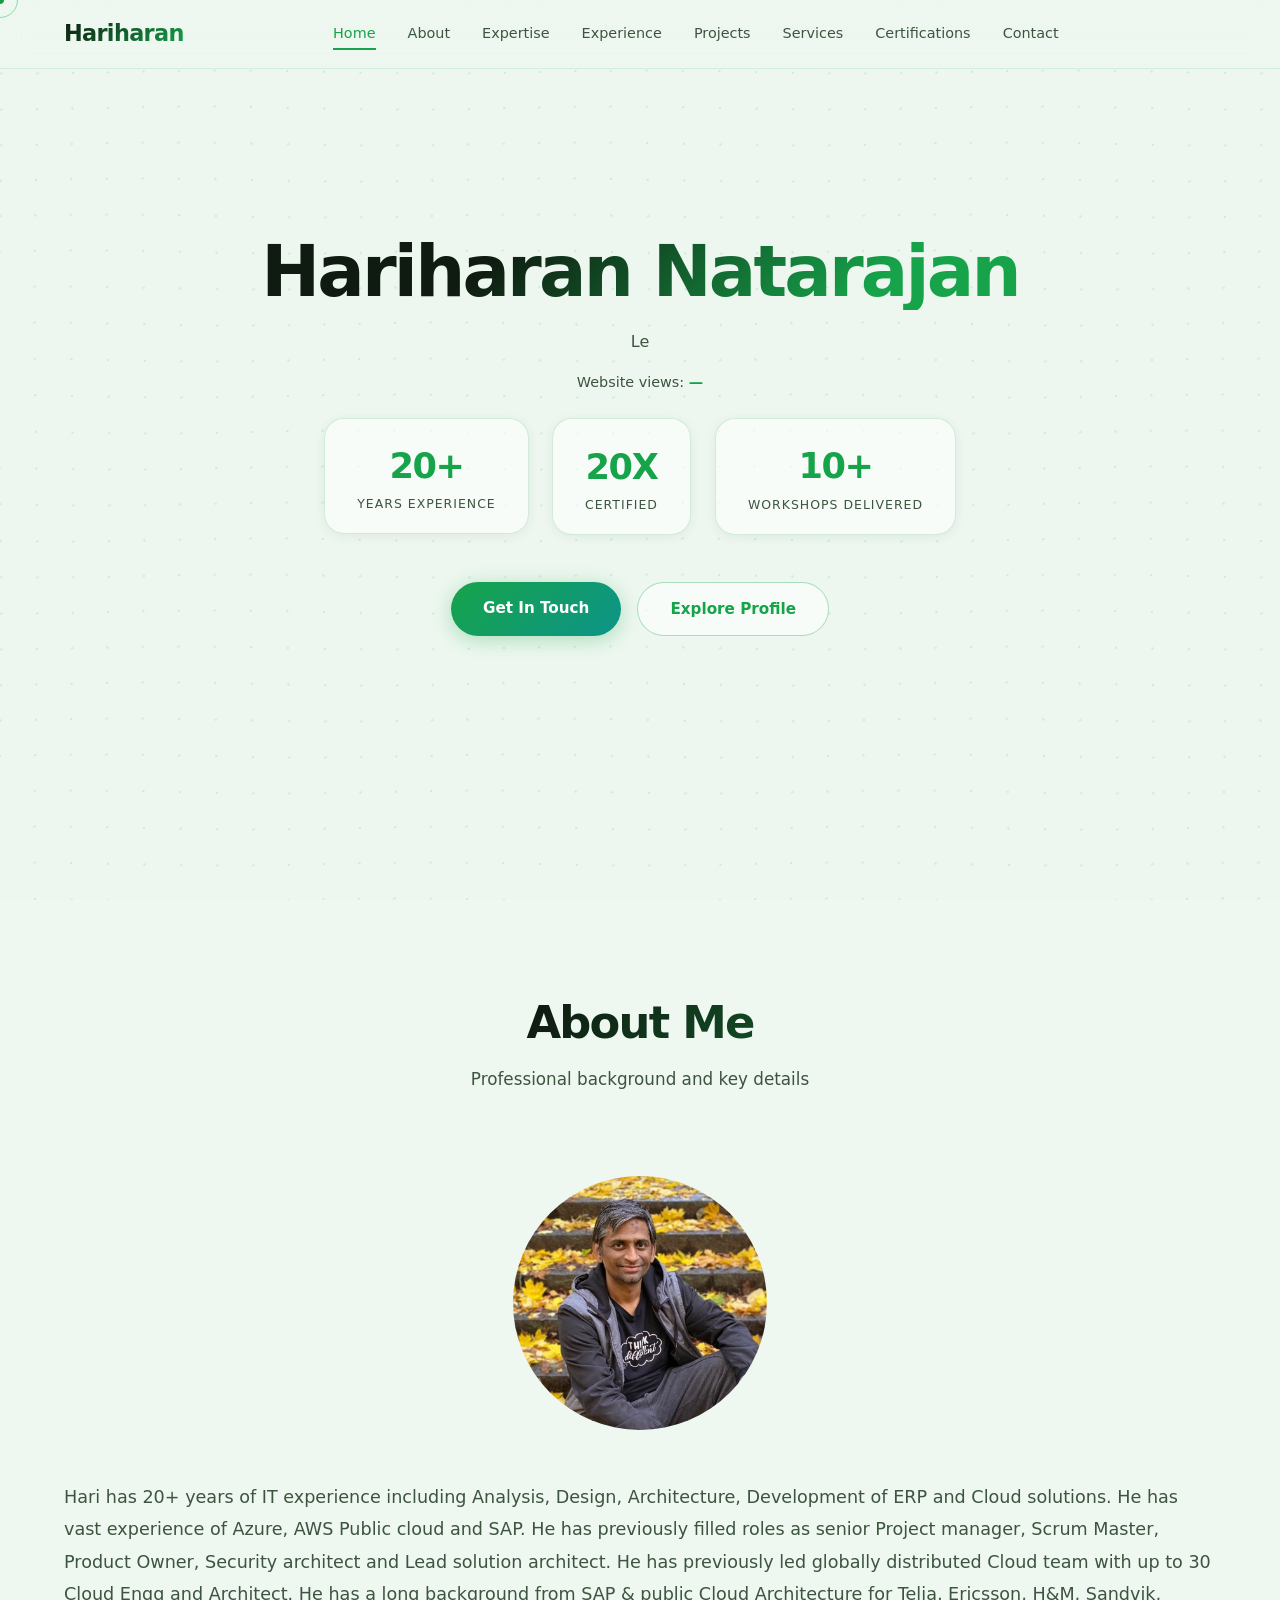
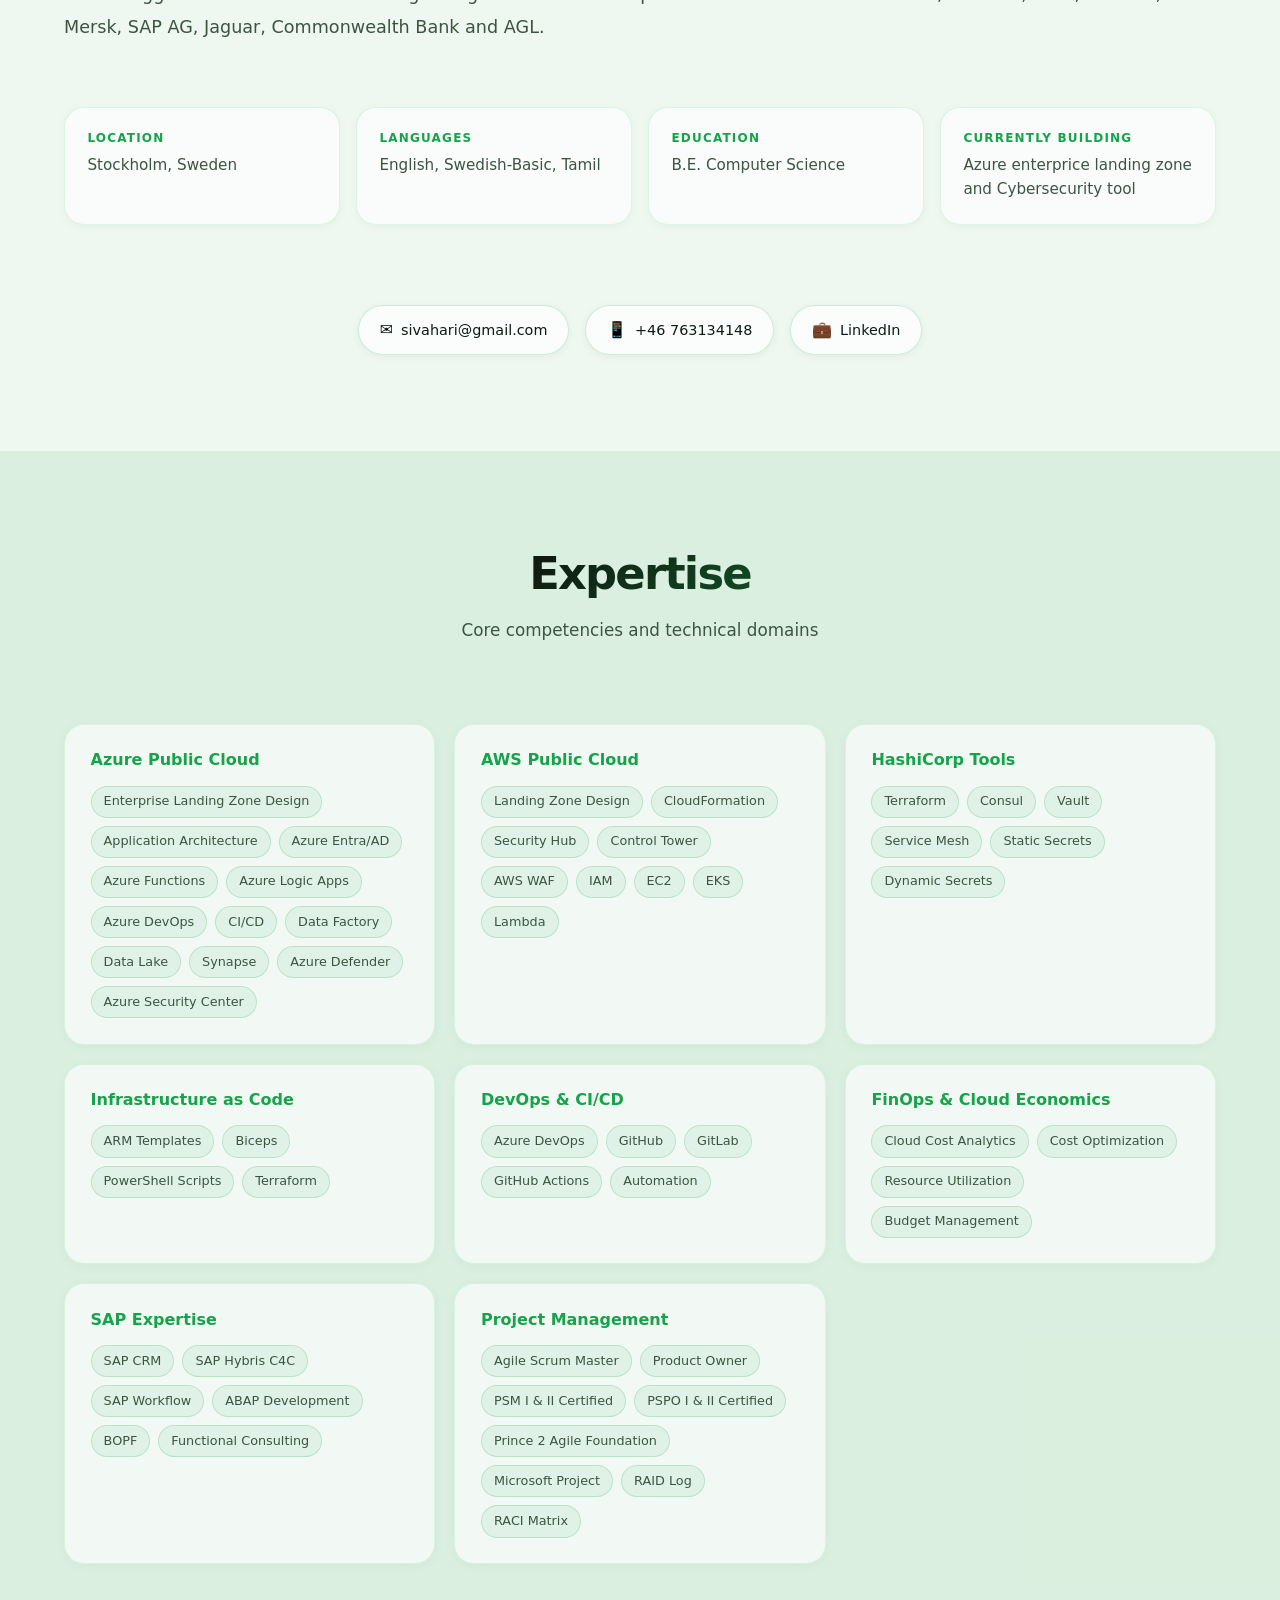
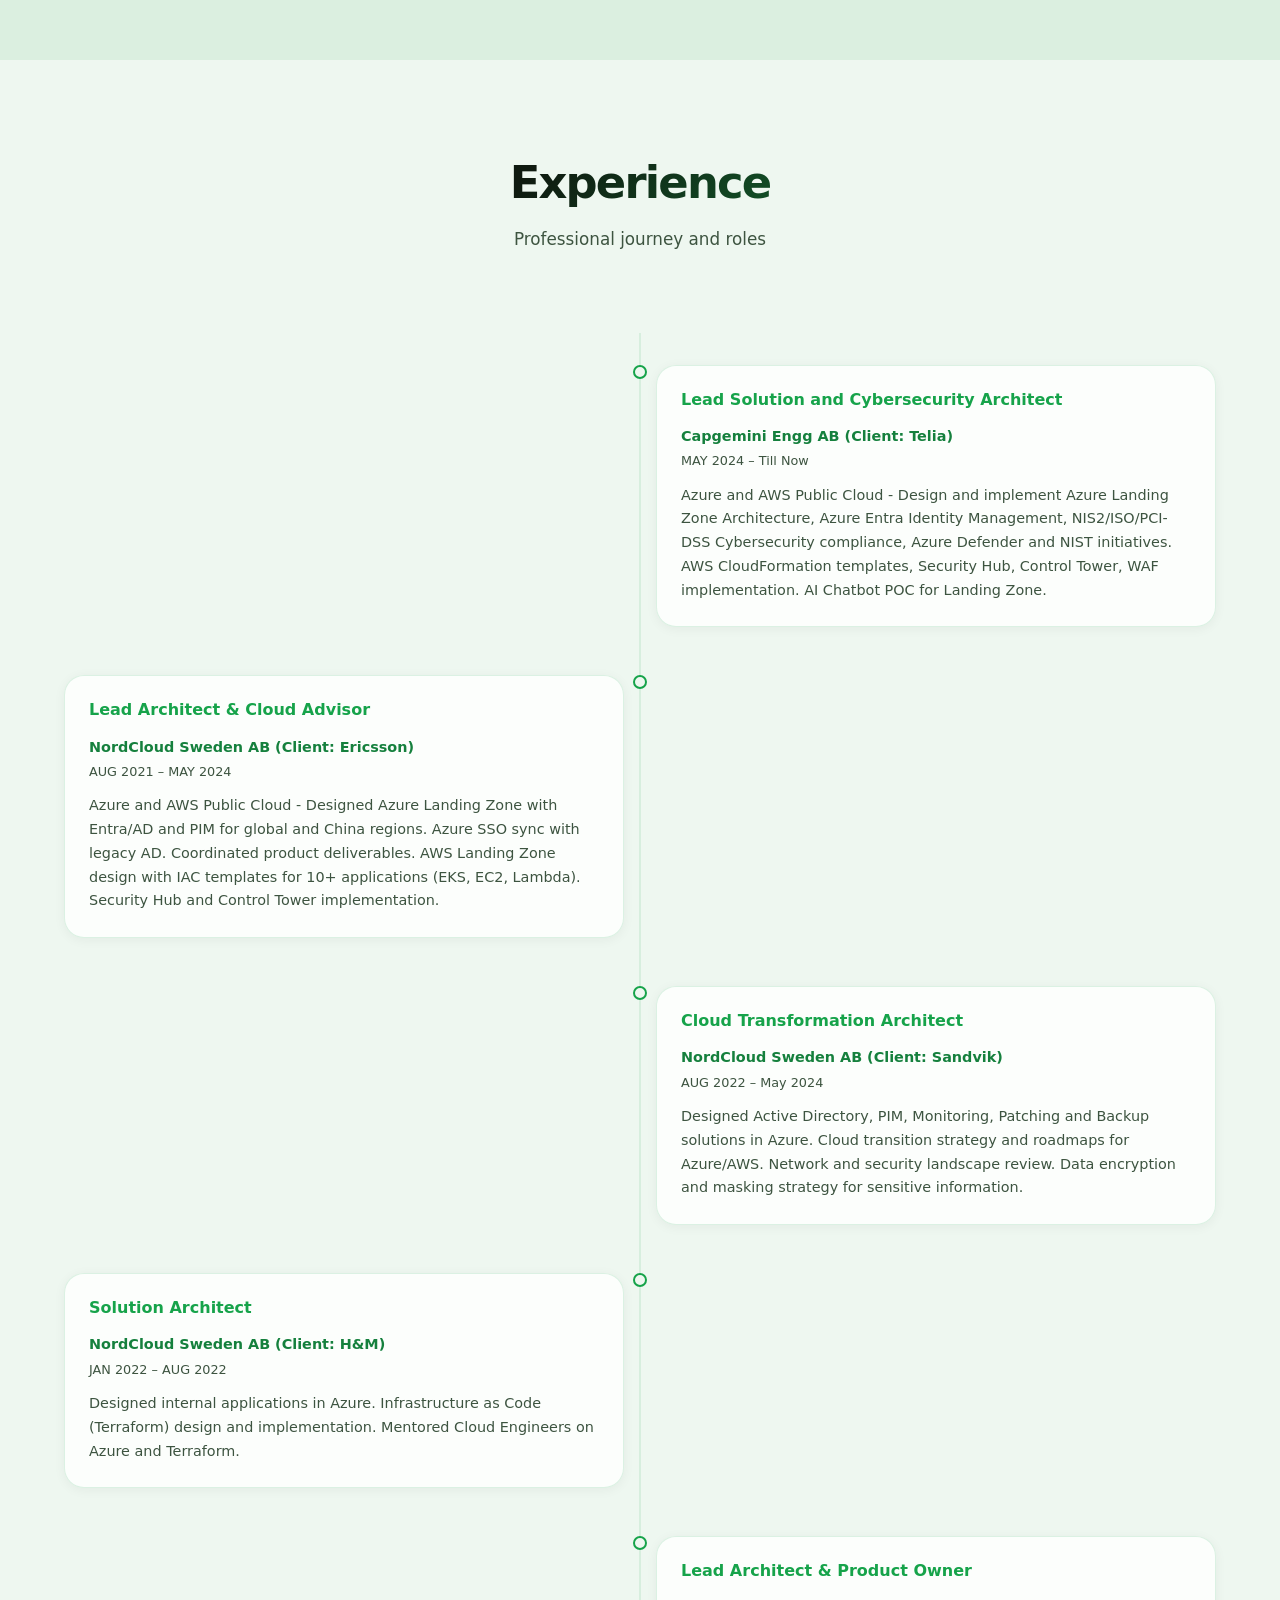
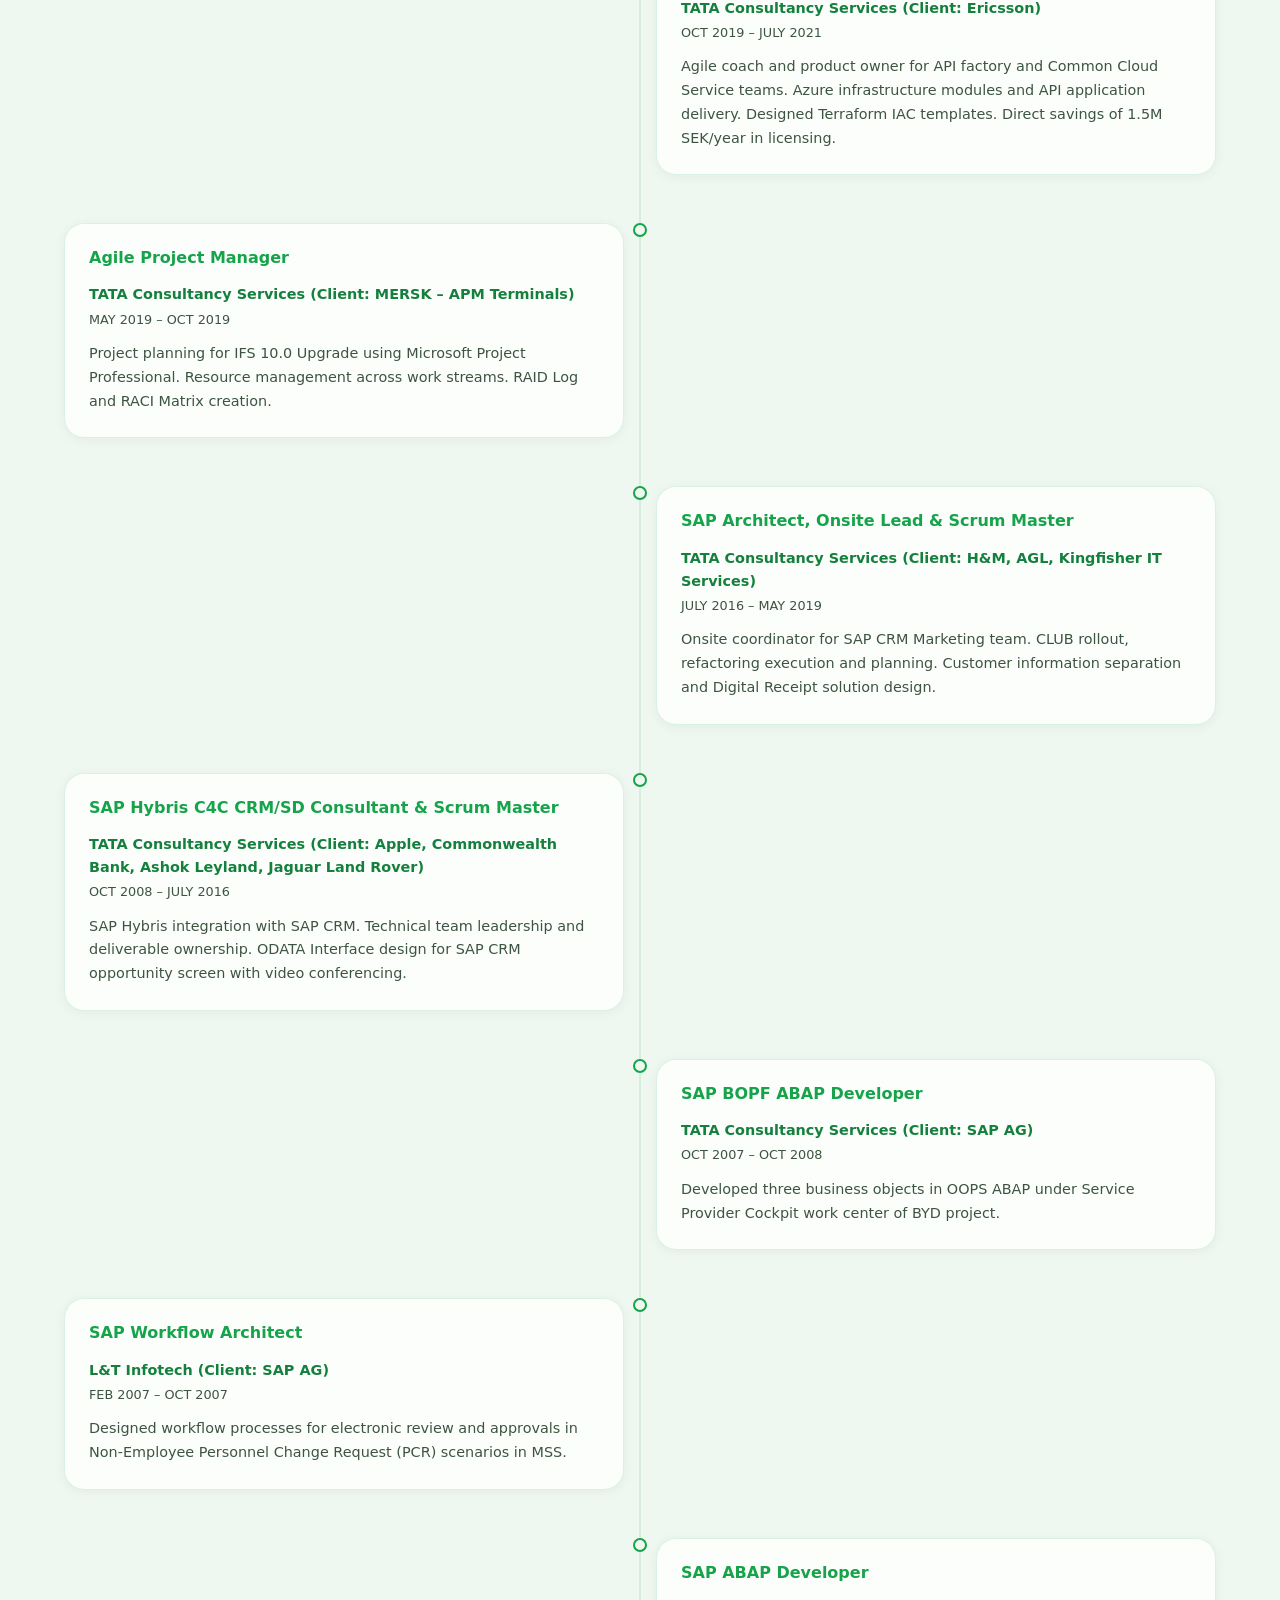
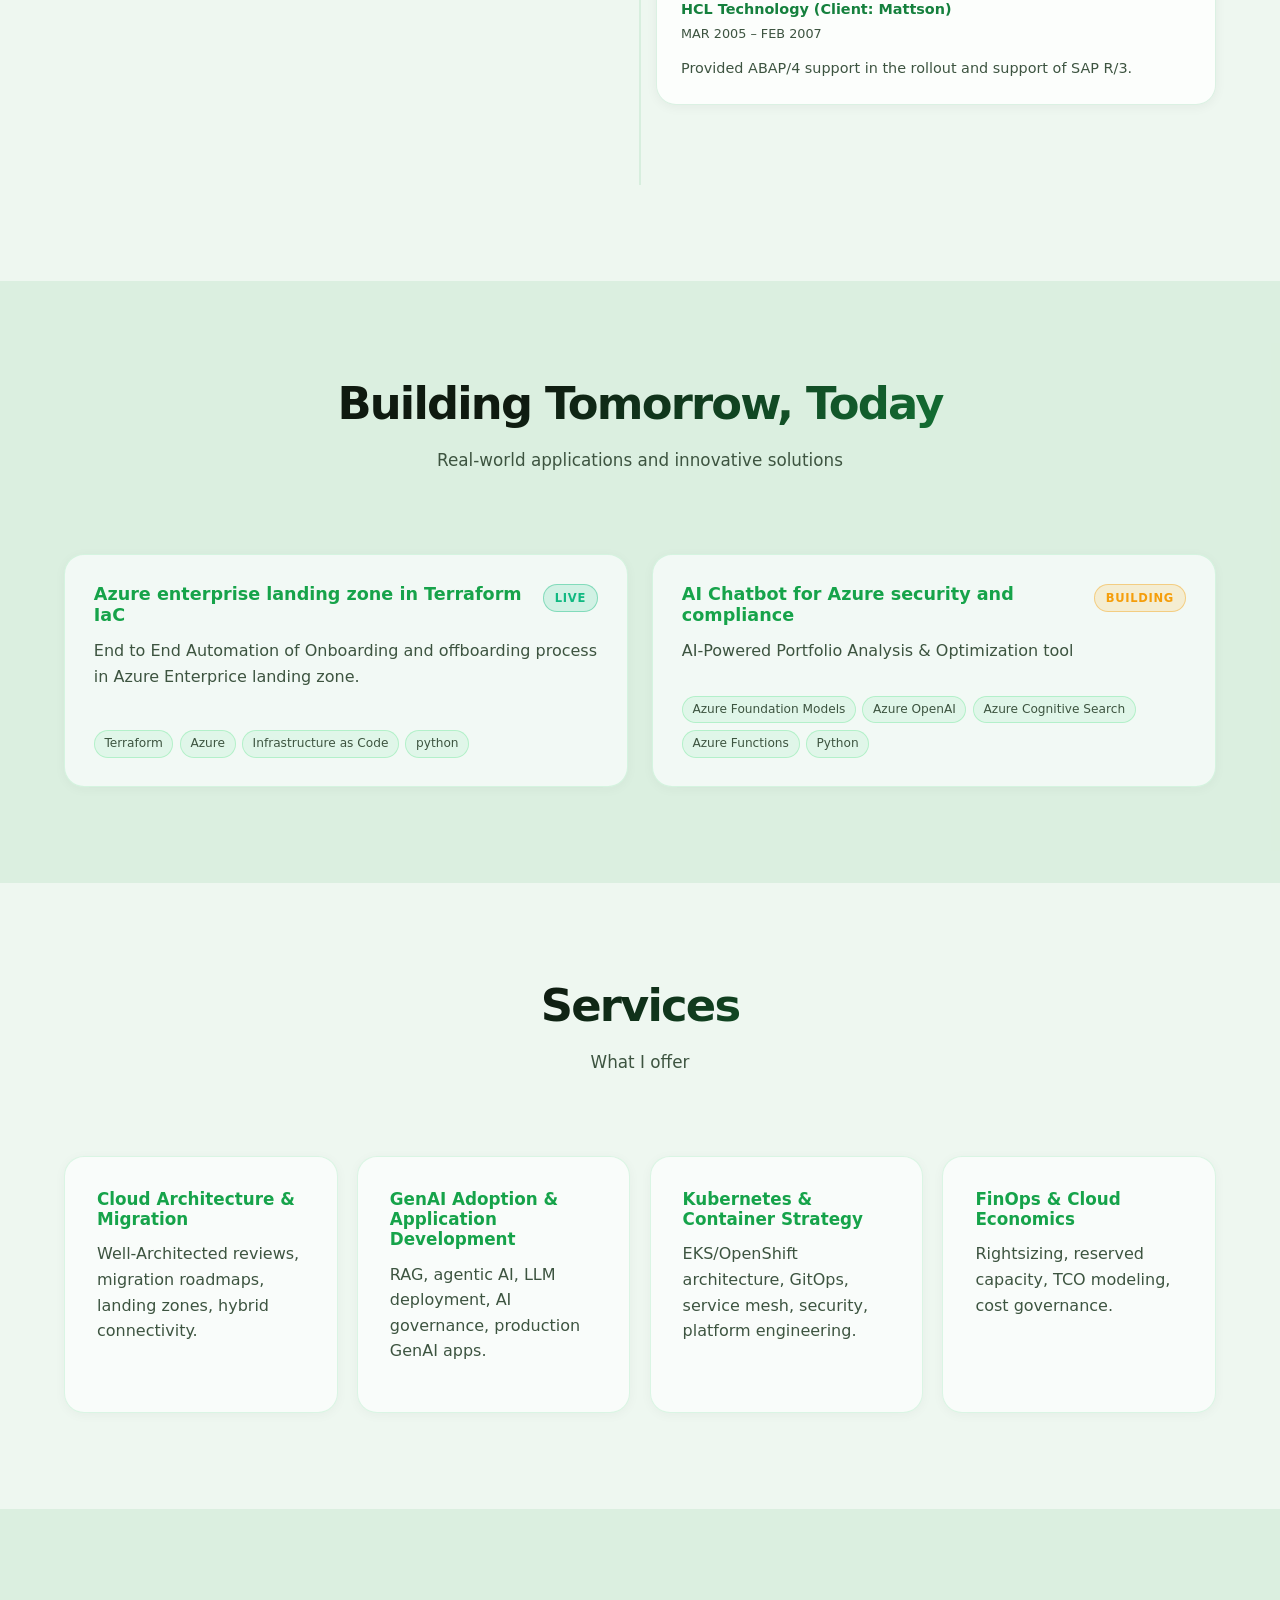
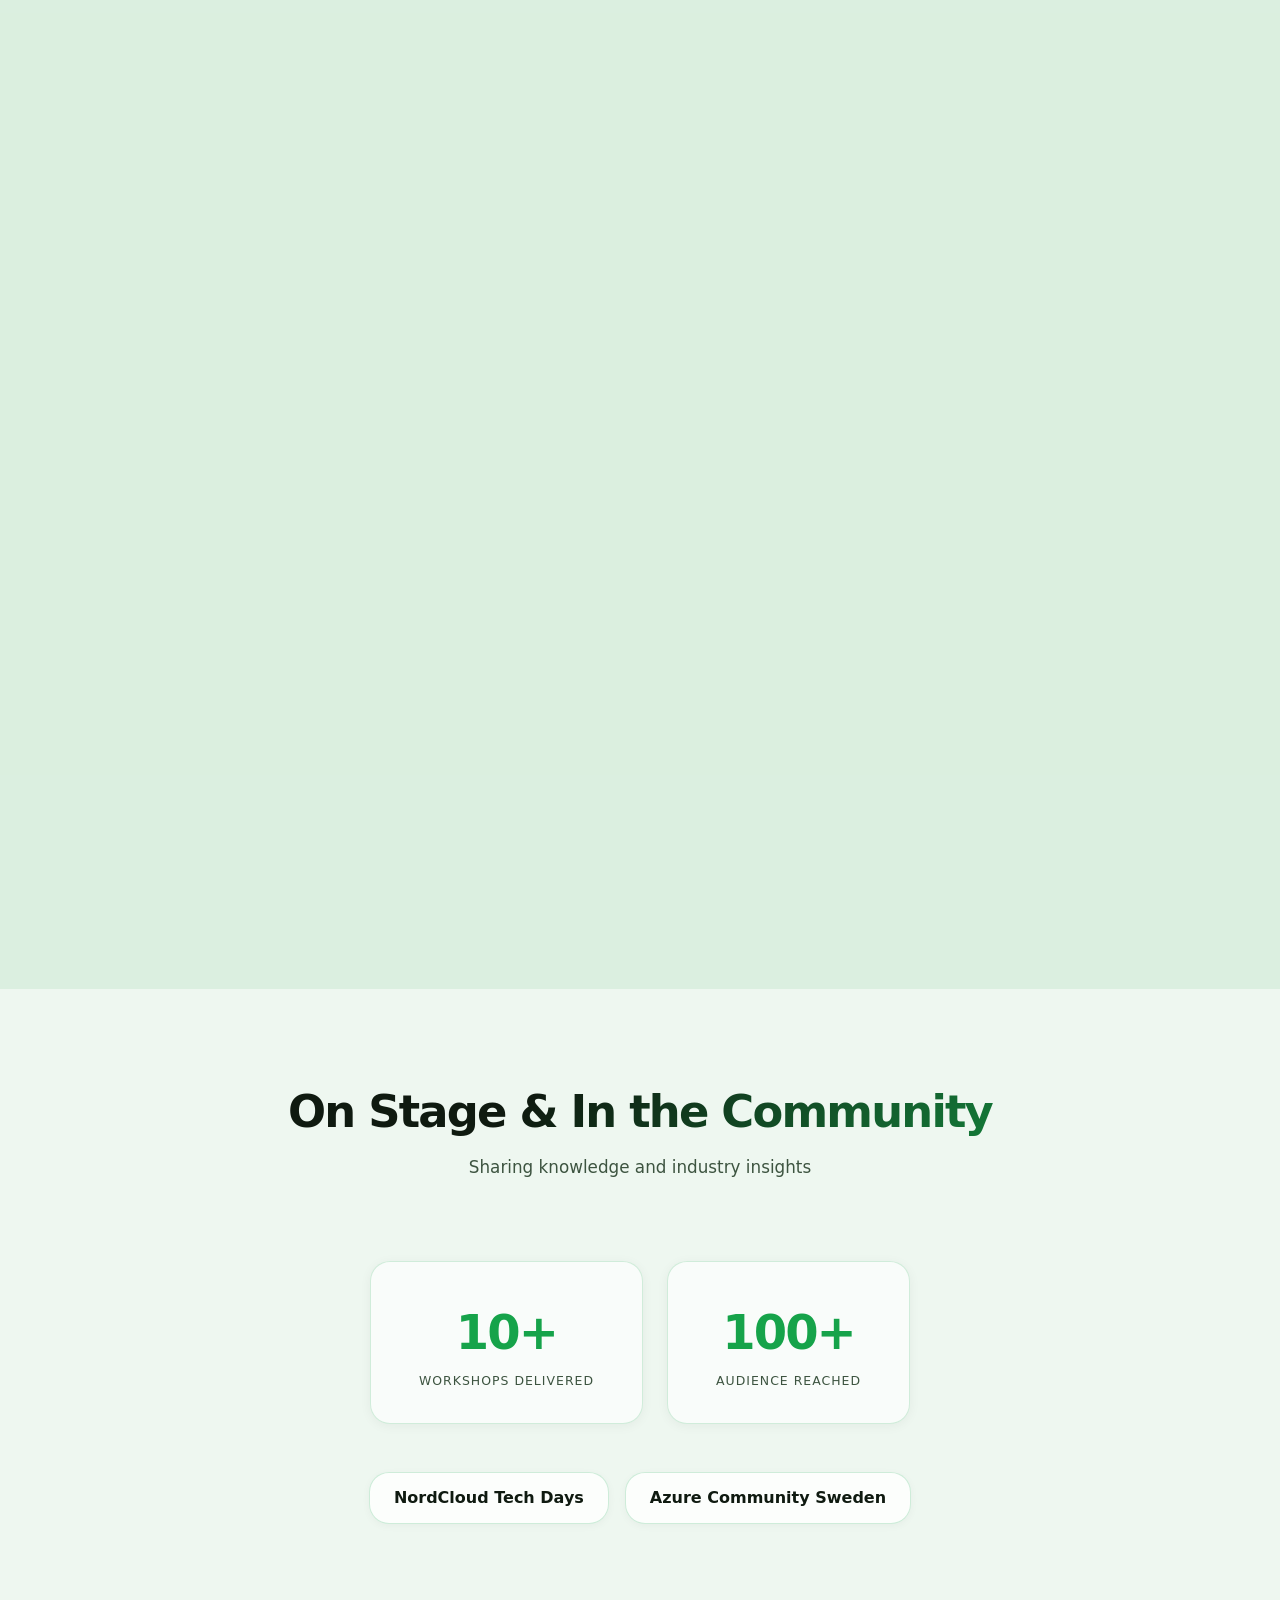
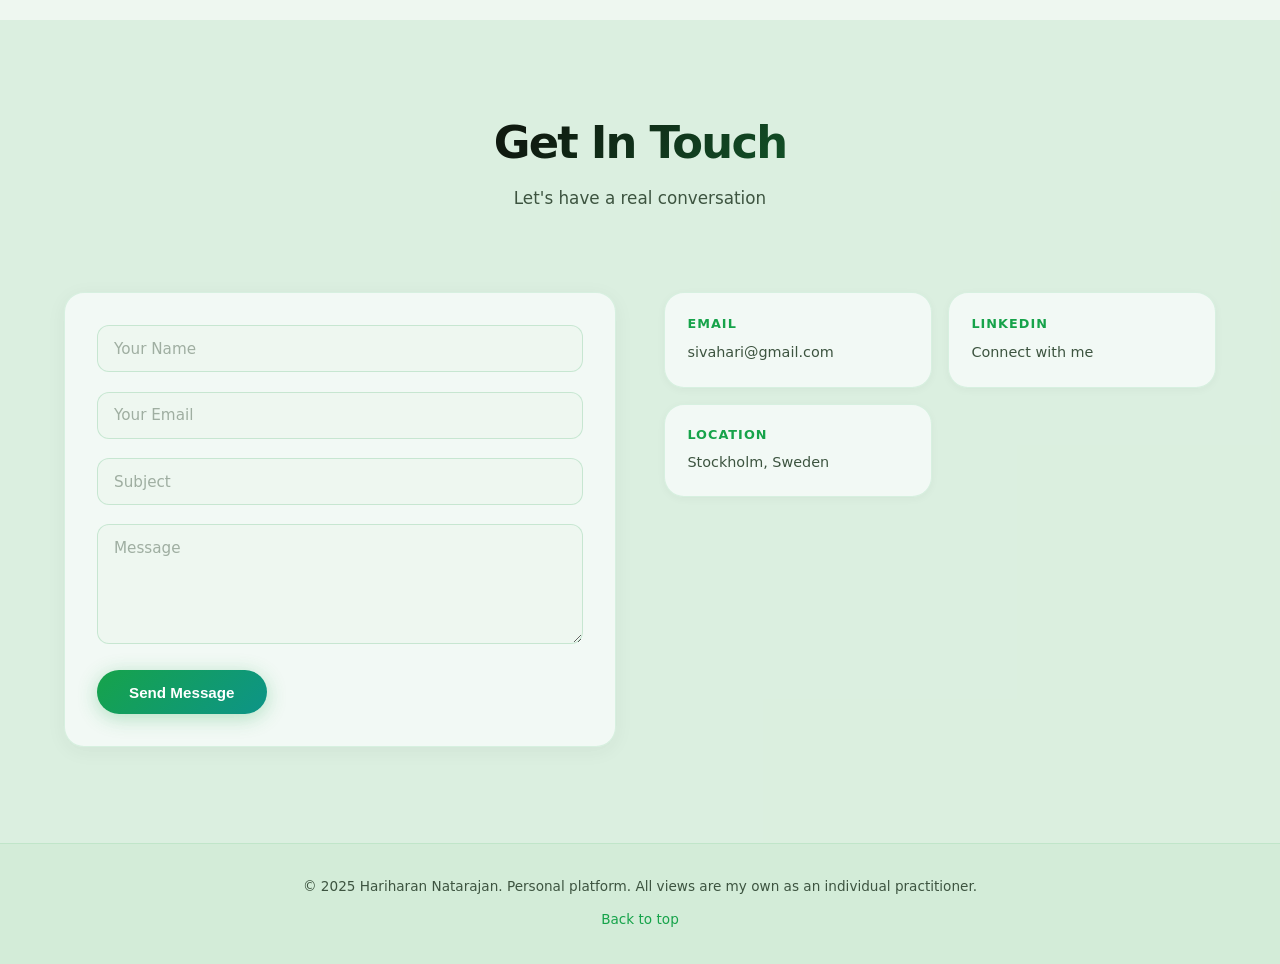
==== commit 3c7cccf3: "chore: update view count" ====
--- a/docs/index.html
+++ b/docs/index.html
@@ -39,7 +39,7 @@
         <div class="hero-content">
             <h1 class="hero-title">Hariharan Natarajan</h1>
             <p class="hero-subtitle"><span id="typewriter-text"></span></p>
-            <p class="hero-views">Website views: <strong id="view-count">2331</strong></p>
+            <p class="hero-views">Website views: <strong id="view-count">2332</strong></p>
             <div class="hero-stats">
                 <a href="#experience" class="stat">
                     <span class="stat-number" data-count="20" data-suffix="+">20+</span>
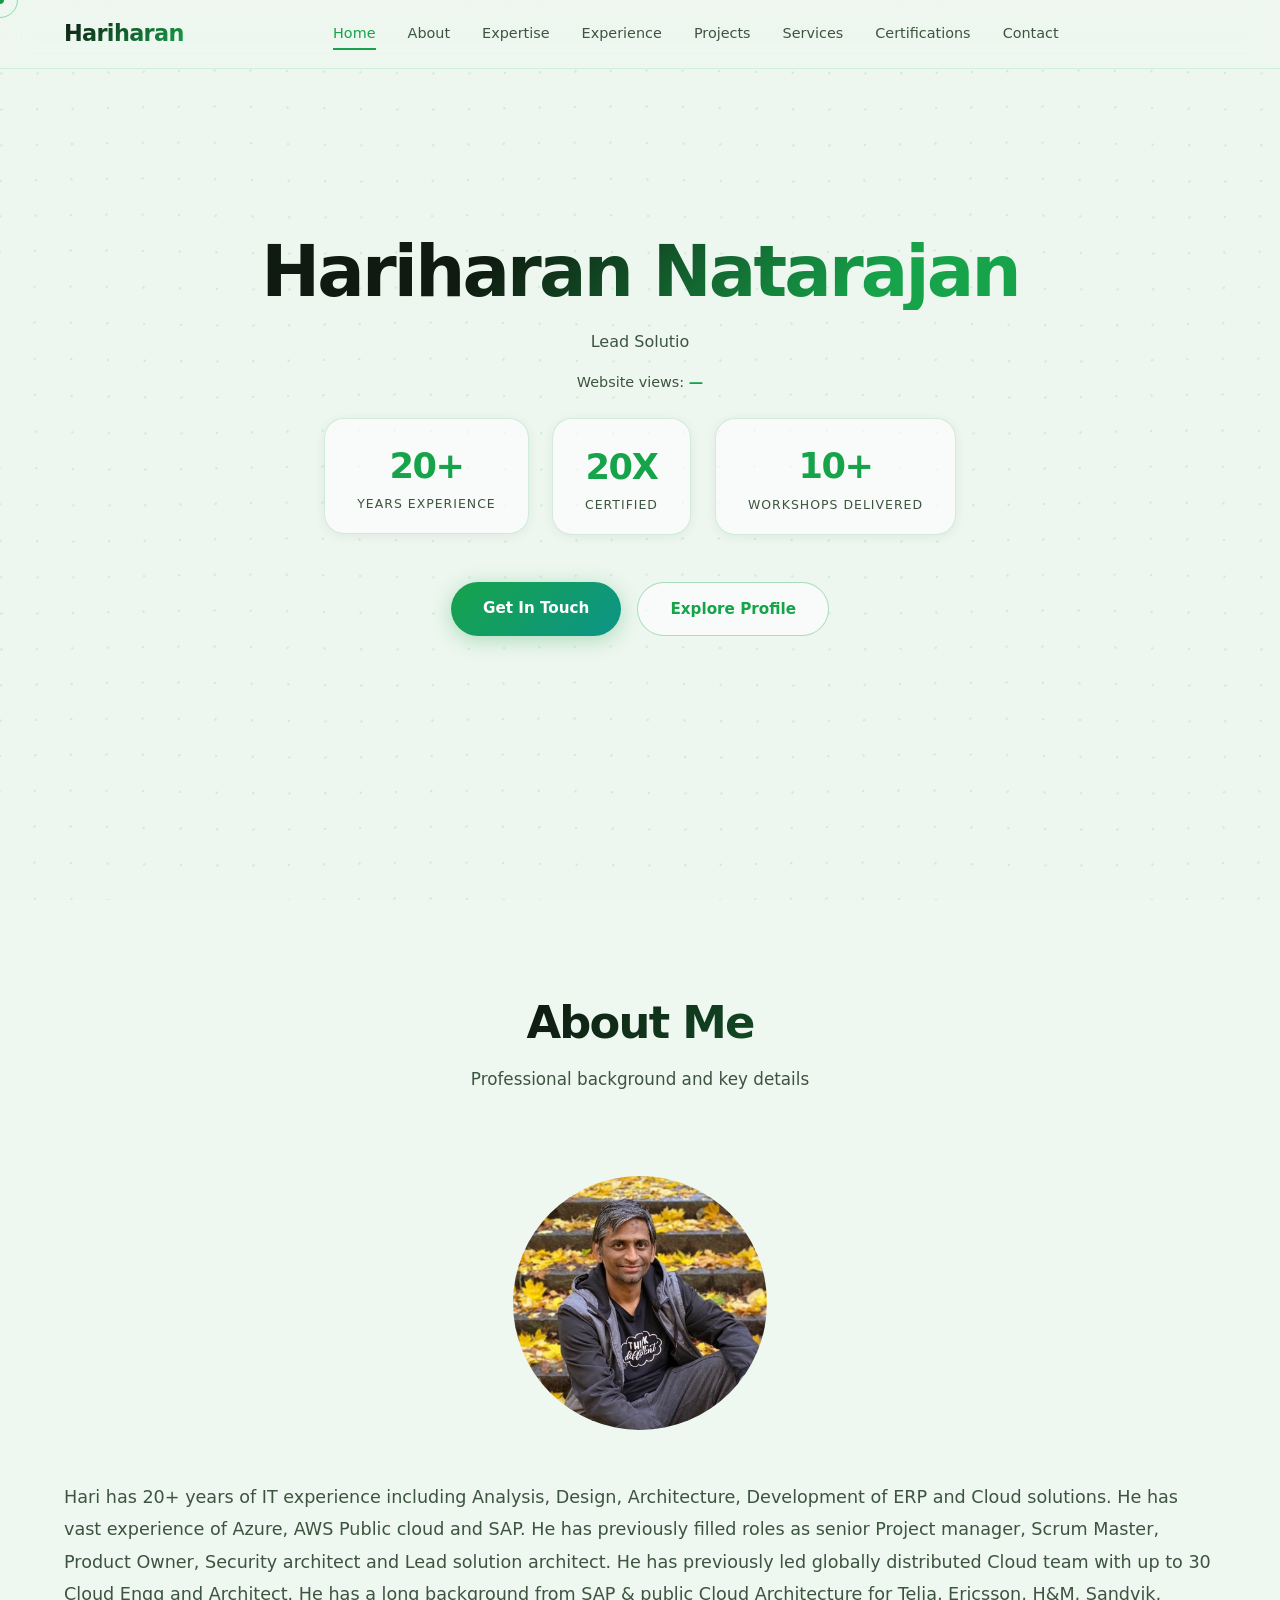
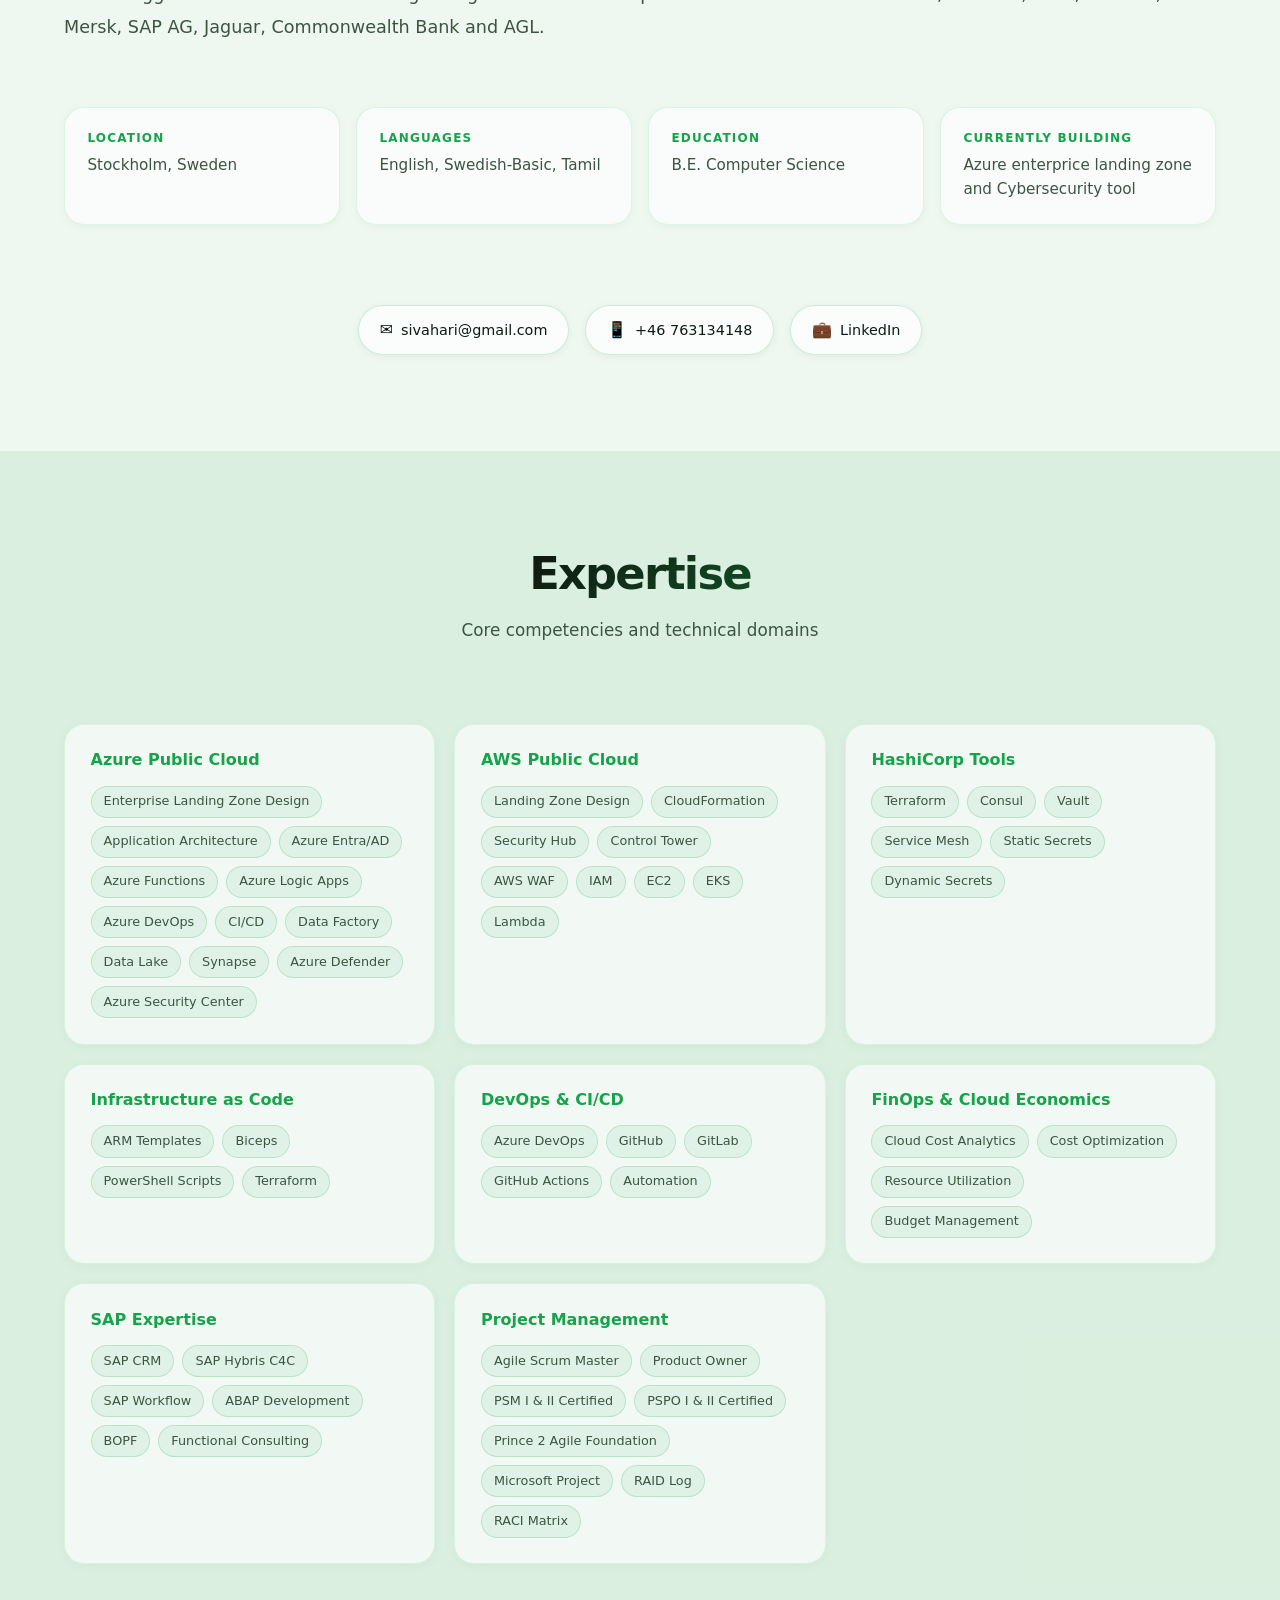
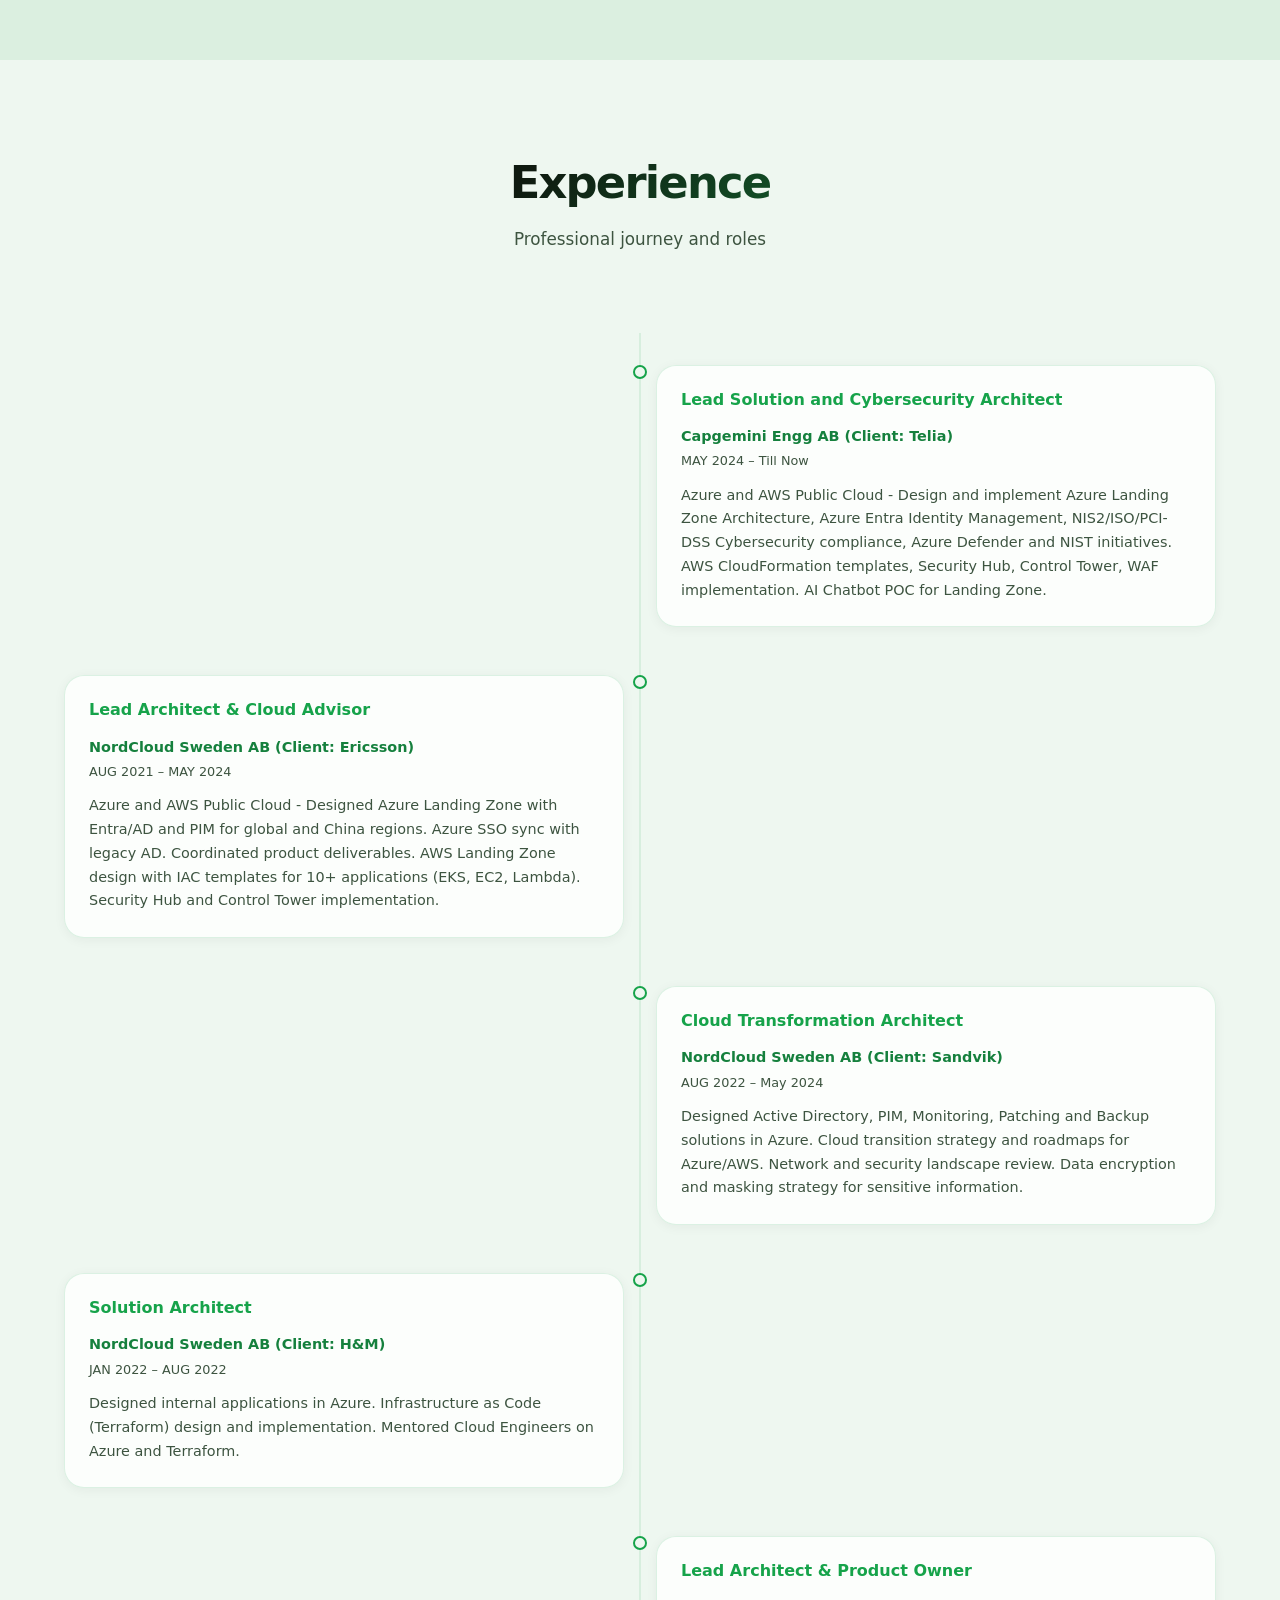
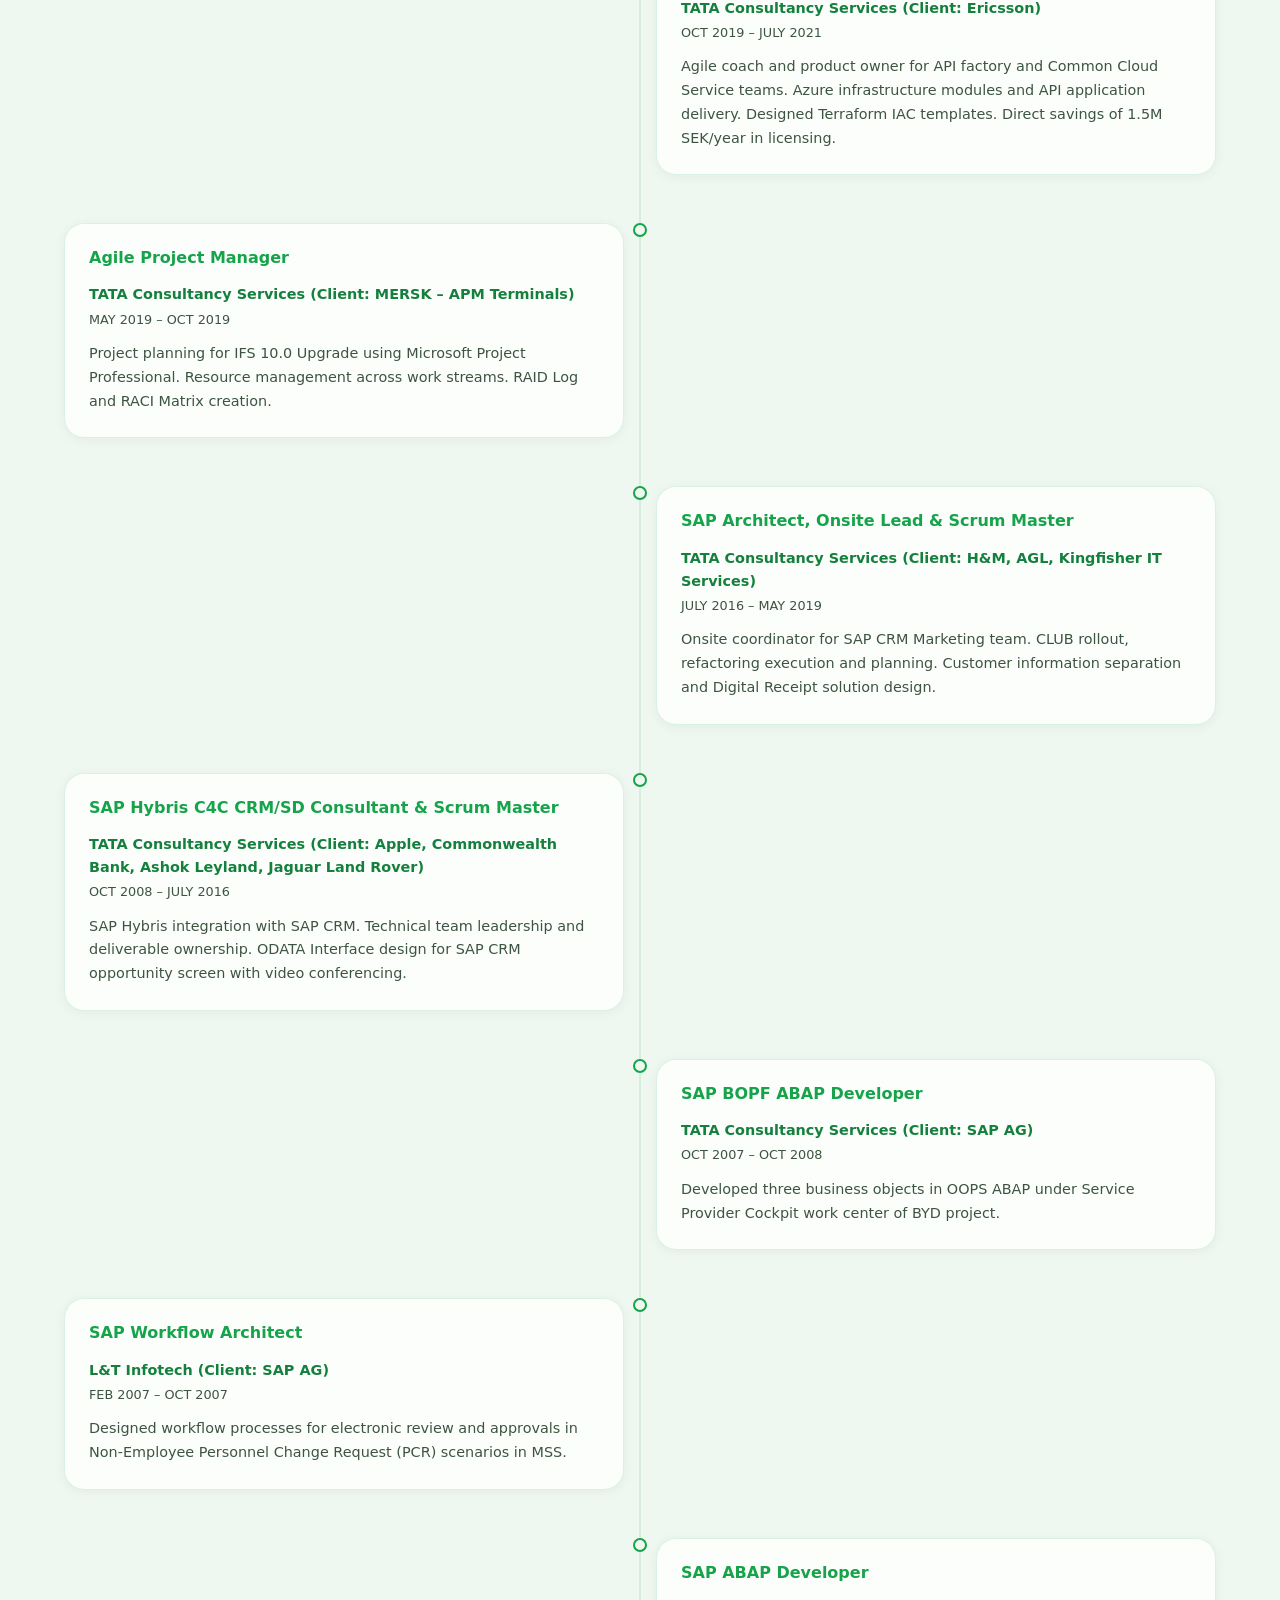
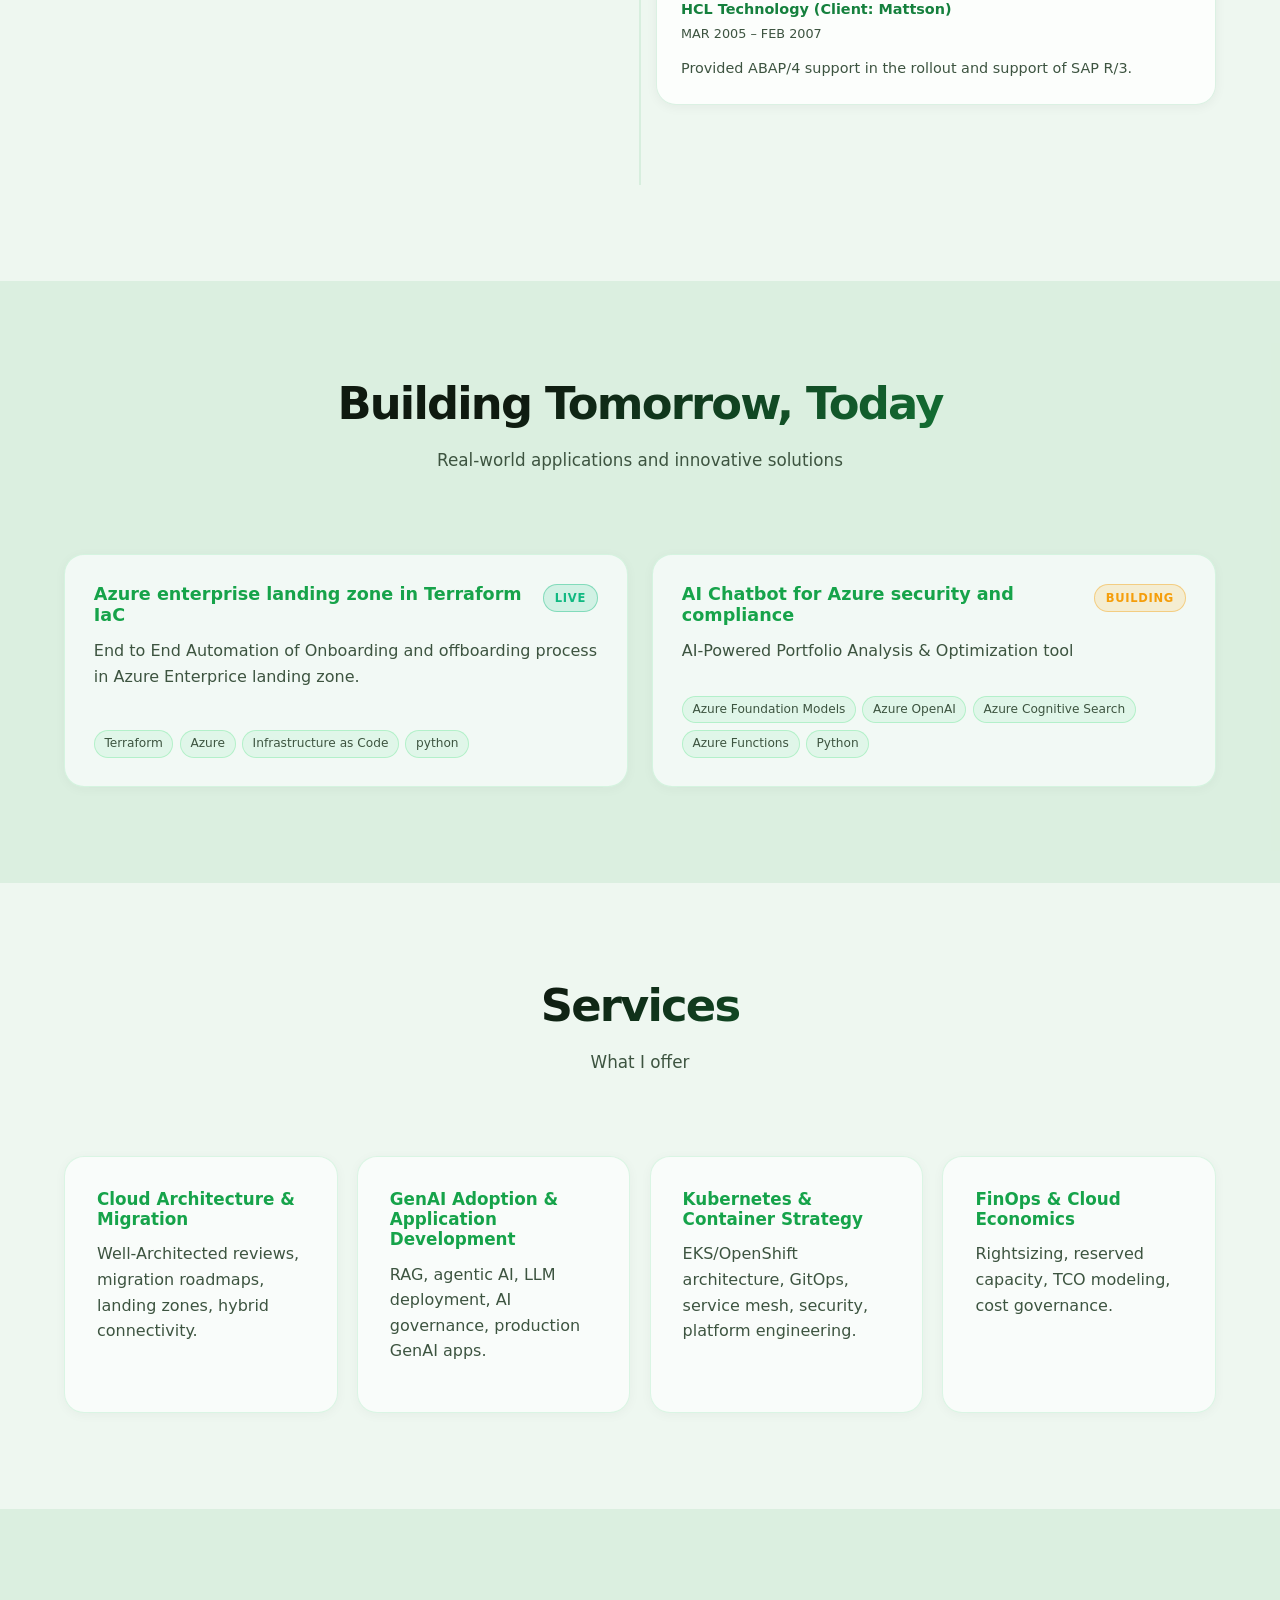
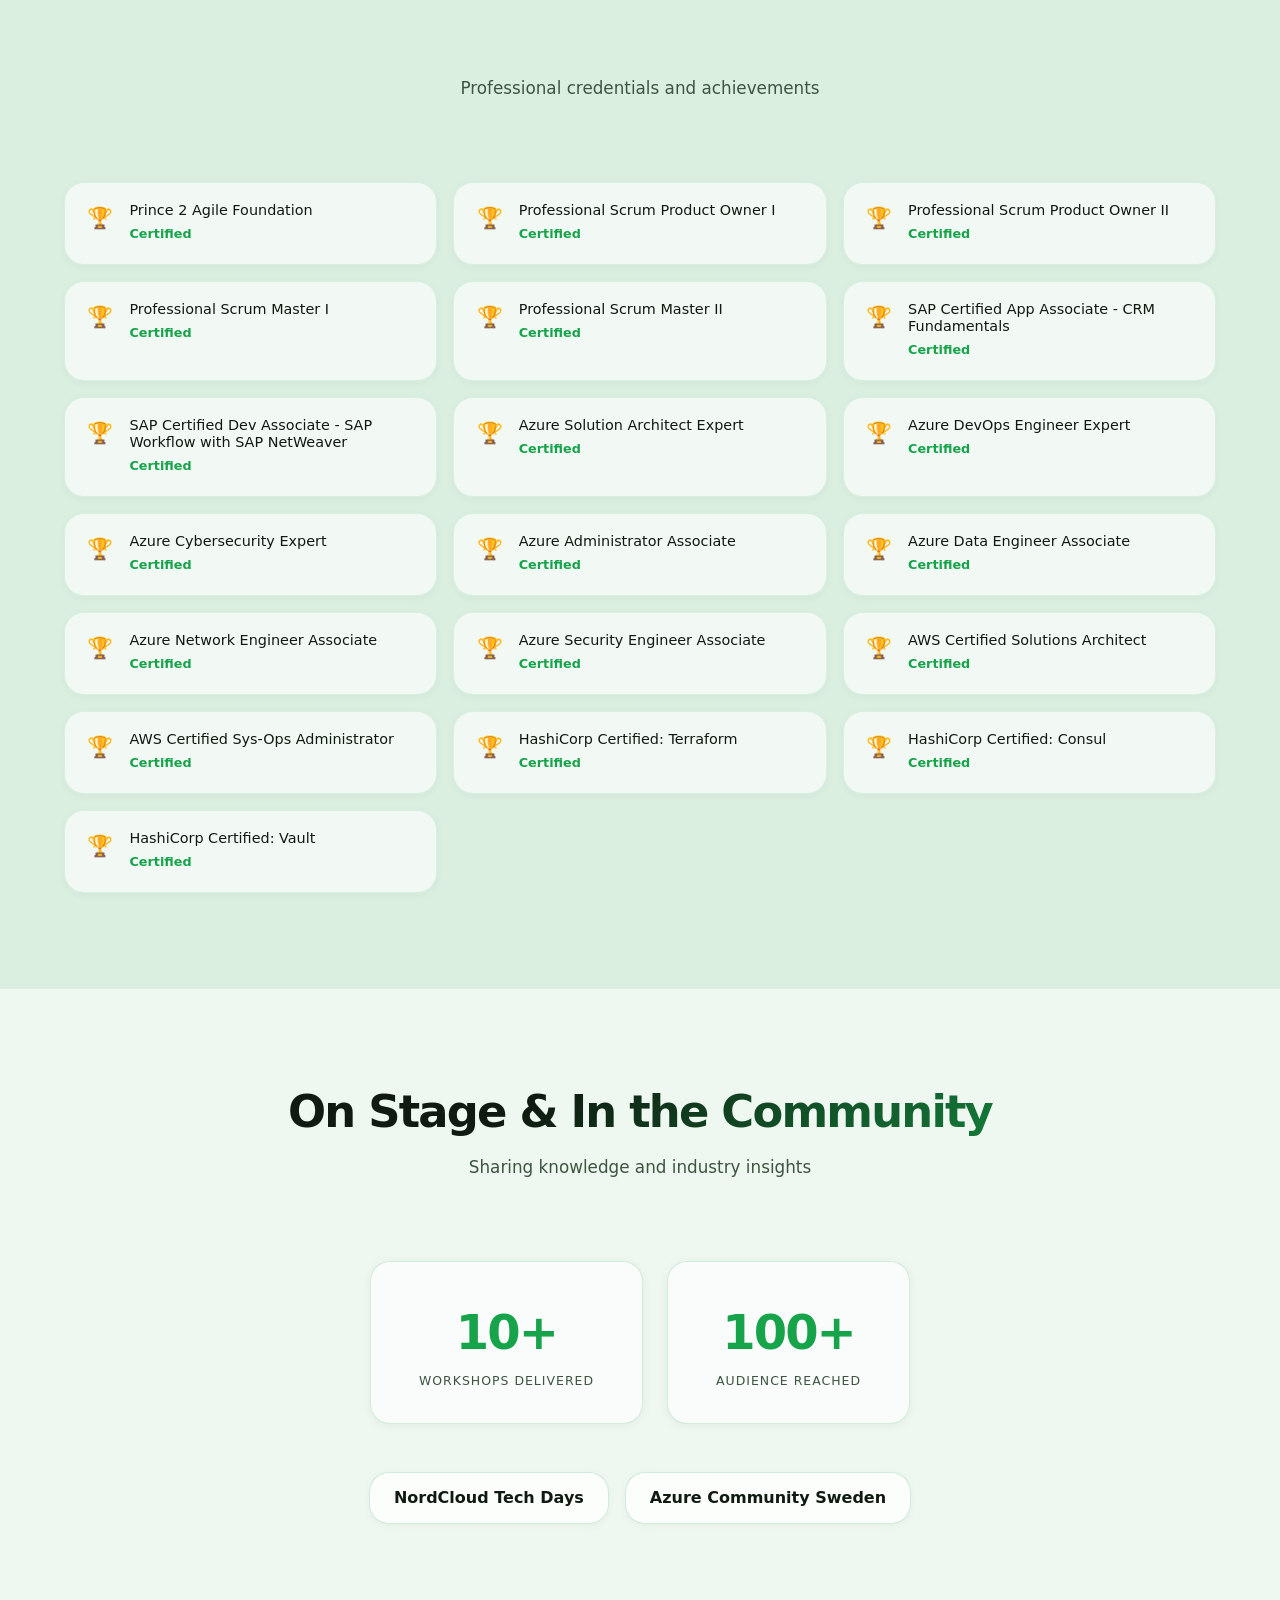
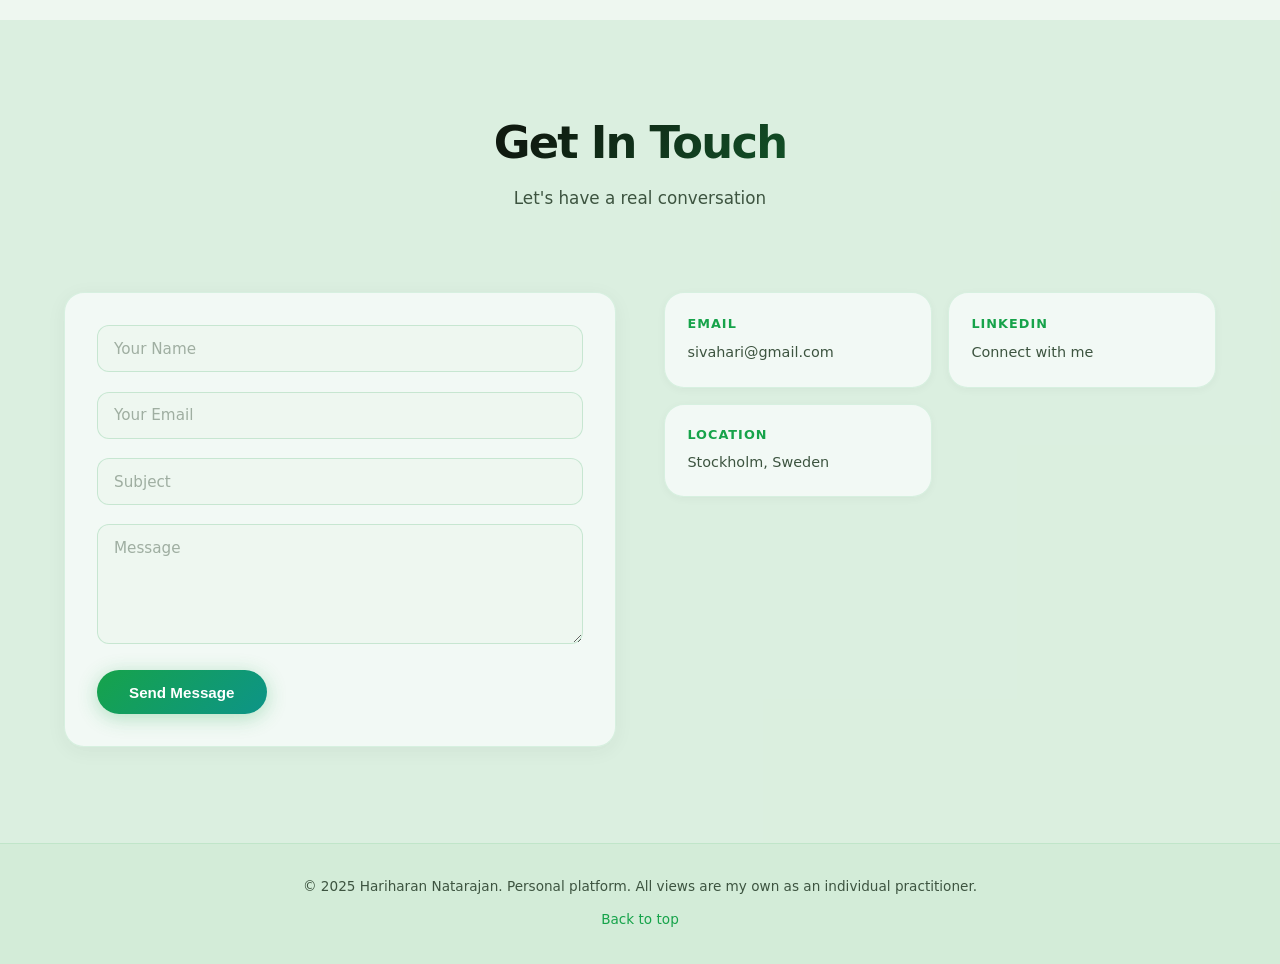
==== commit 79bd1ea6: "chore: update view count" ====
--- a/docs/index.html
+++ b/docs/index.html
@@ -39,7 +39,7 @@
         <div class="hero-content">
             <h1 class="hero-title">Hariharan Natarajan</h1>
             <p class="hero-subtitle"><span id="typewriter-text"></span></p>
-            <p class="hero-views">Website views: <strong id="view-count">2332</strong></p>
+            <p class="hero-views">Website views: <strong id="view-count">2333</strong></p>
             <div class="hero-stats">
                 <a href="#experience" class="stat">
                     <span class="stat-number" data-count="20" data-suffix="+">20+</span>
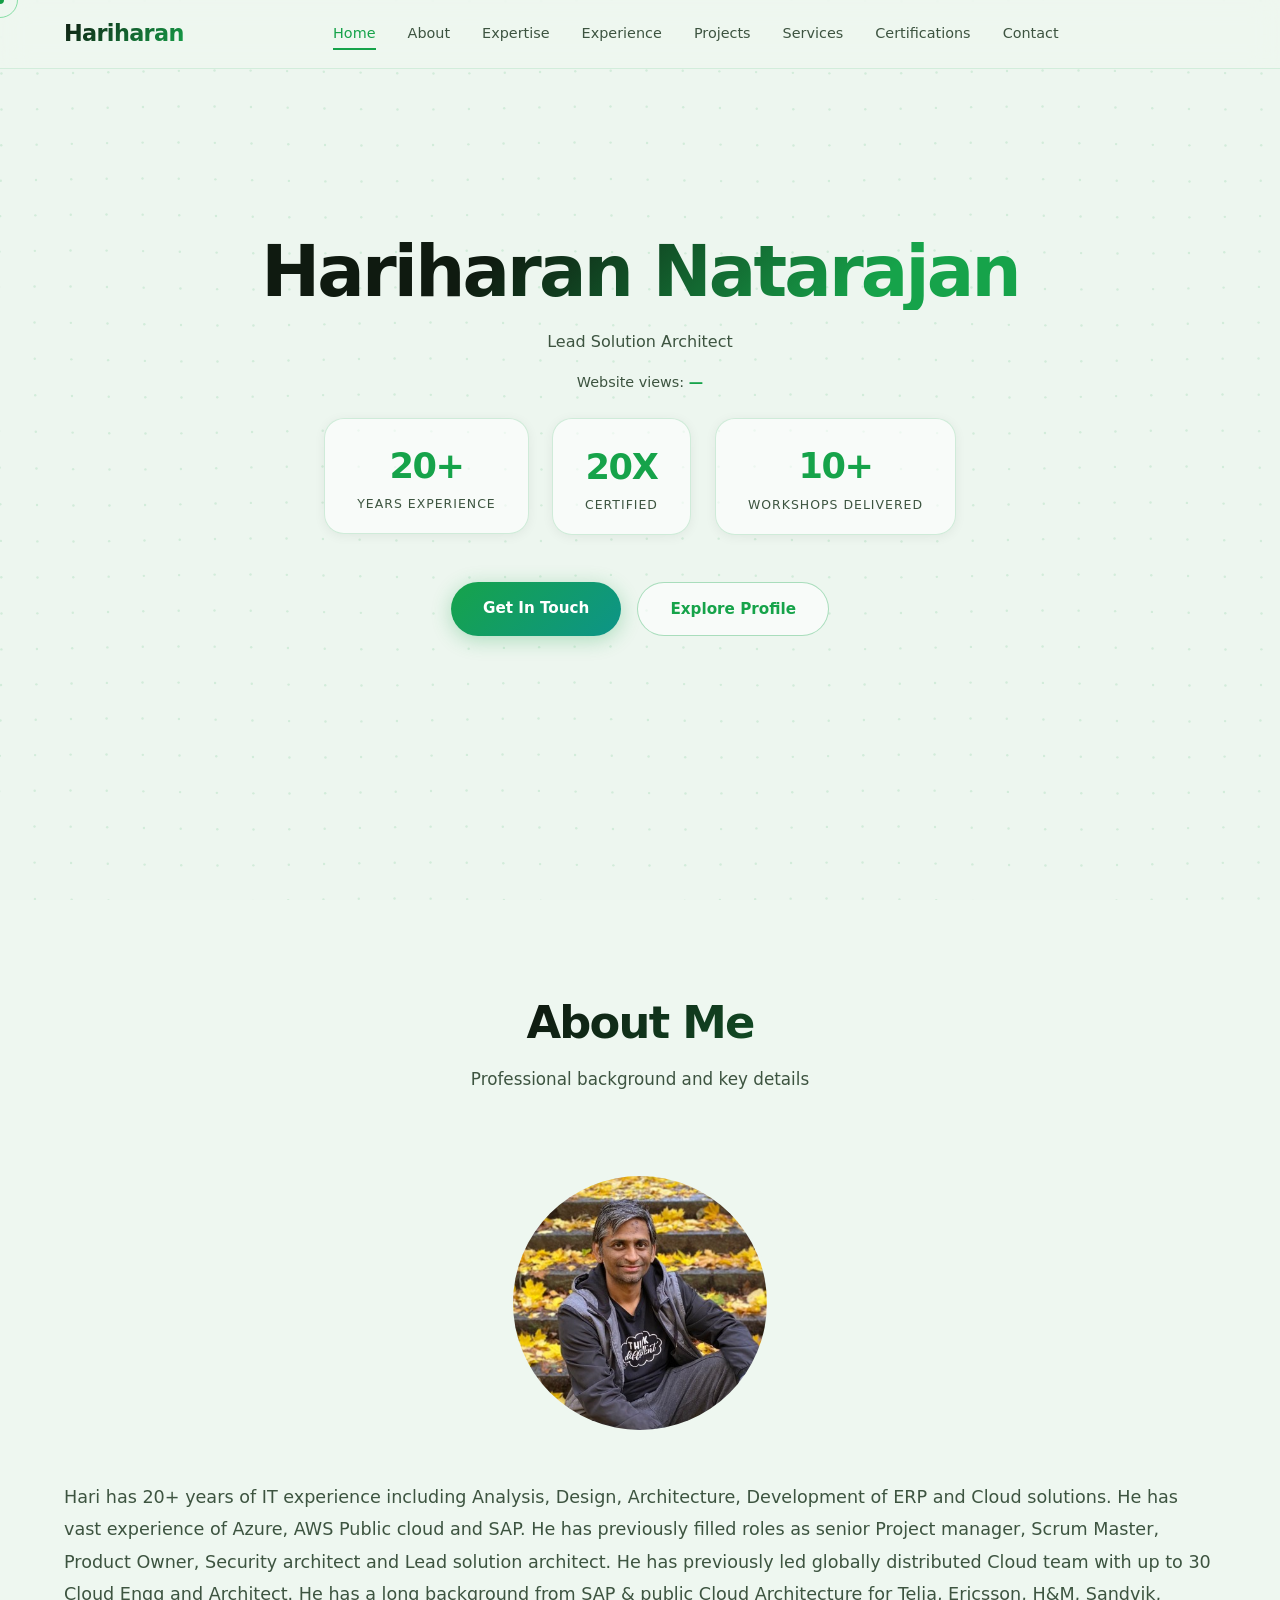
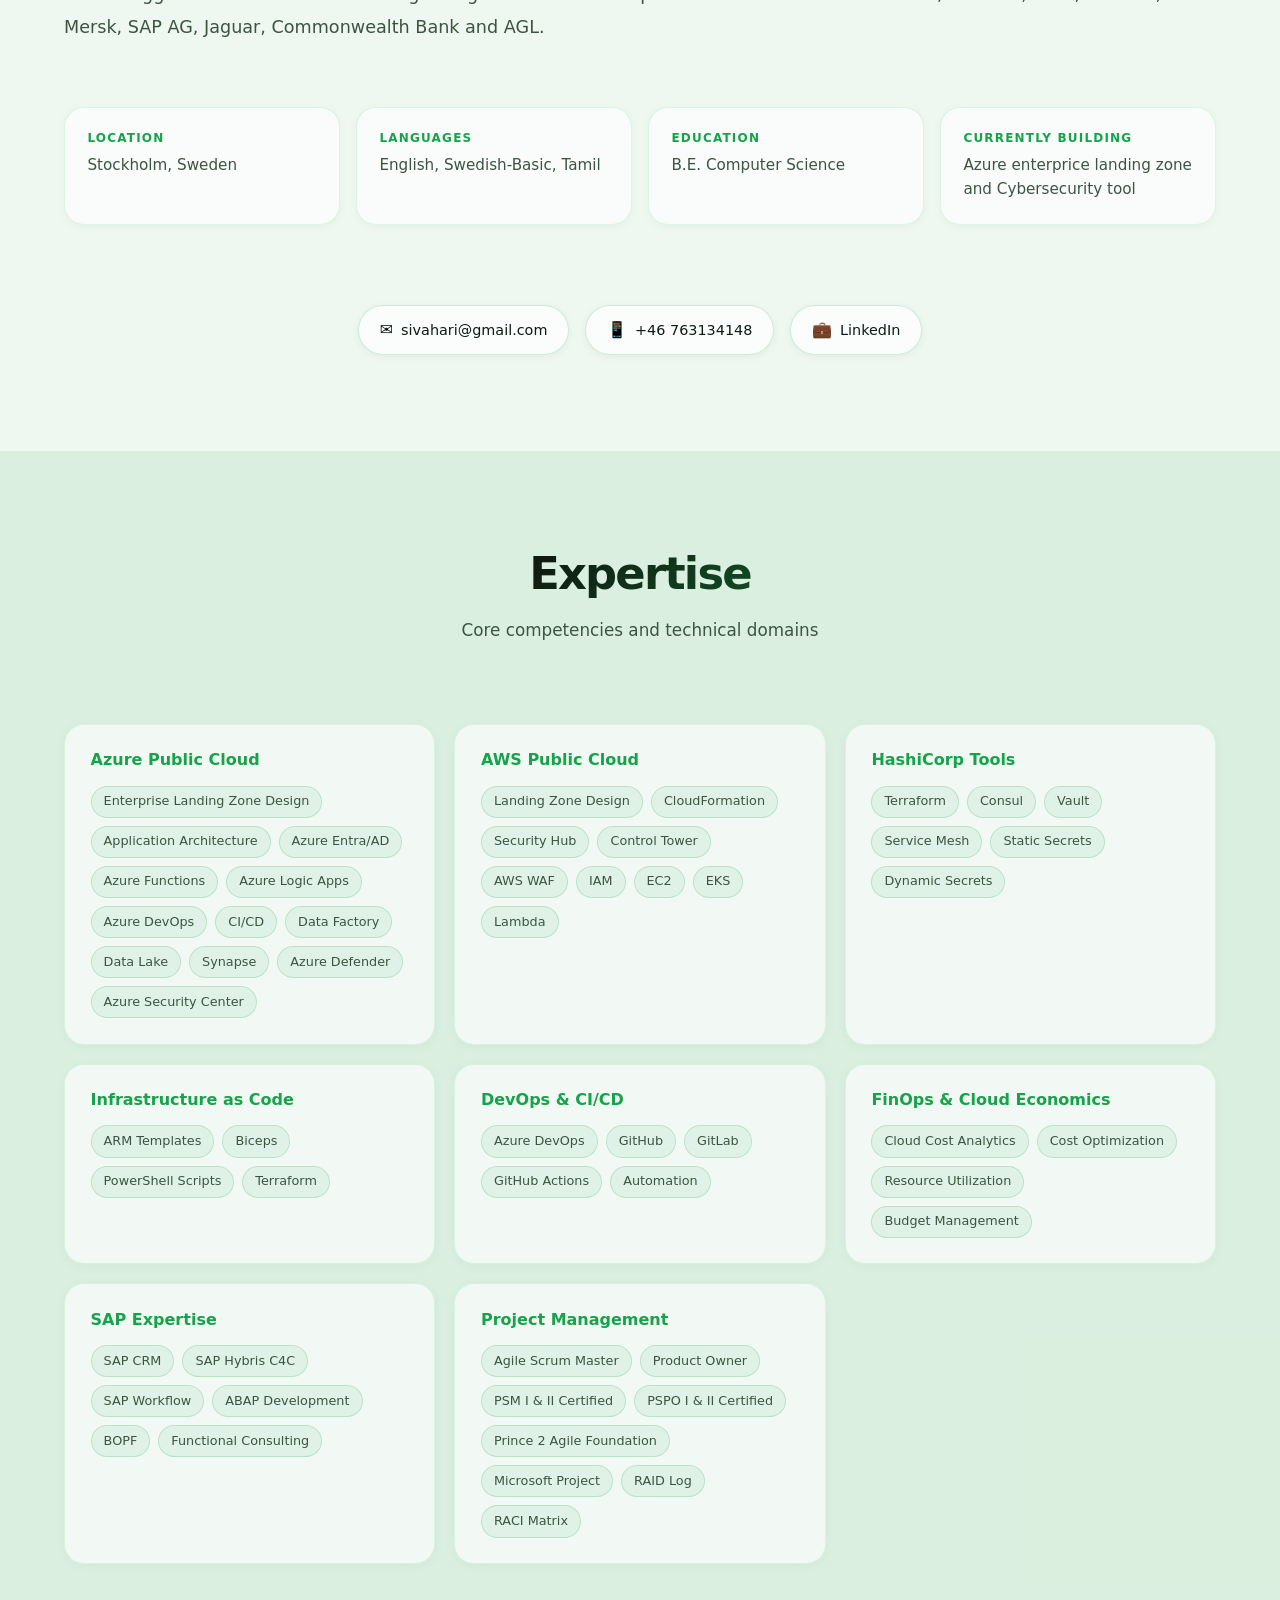
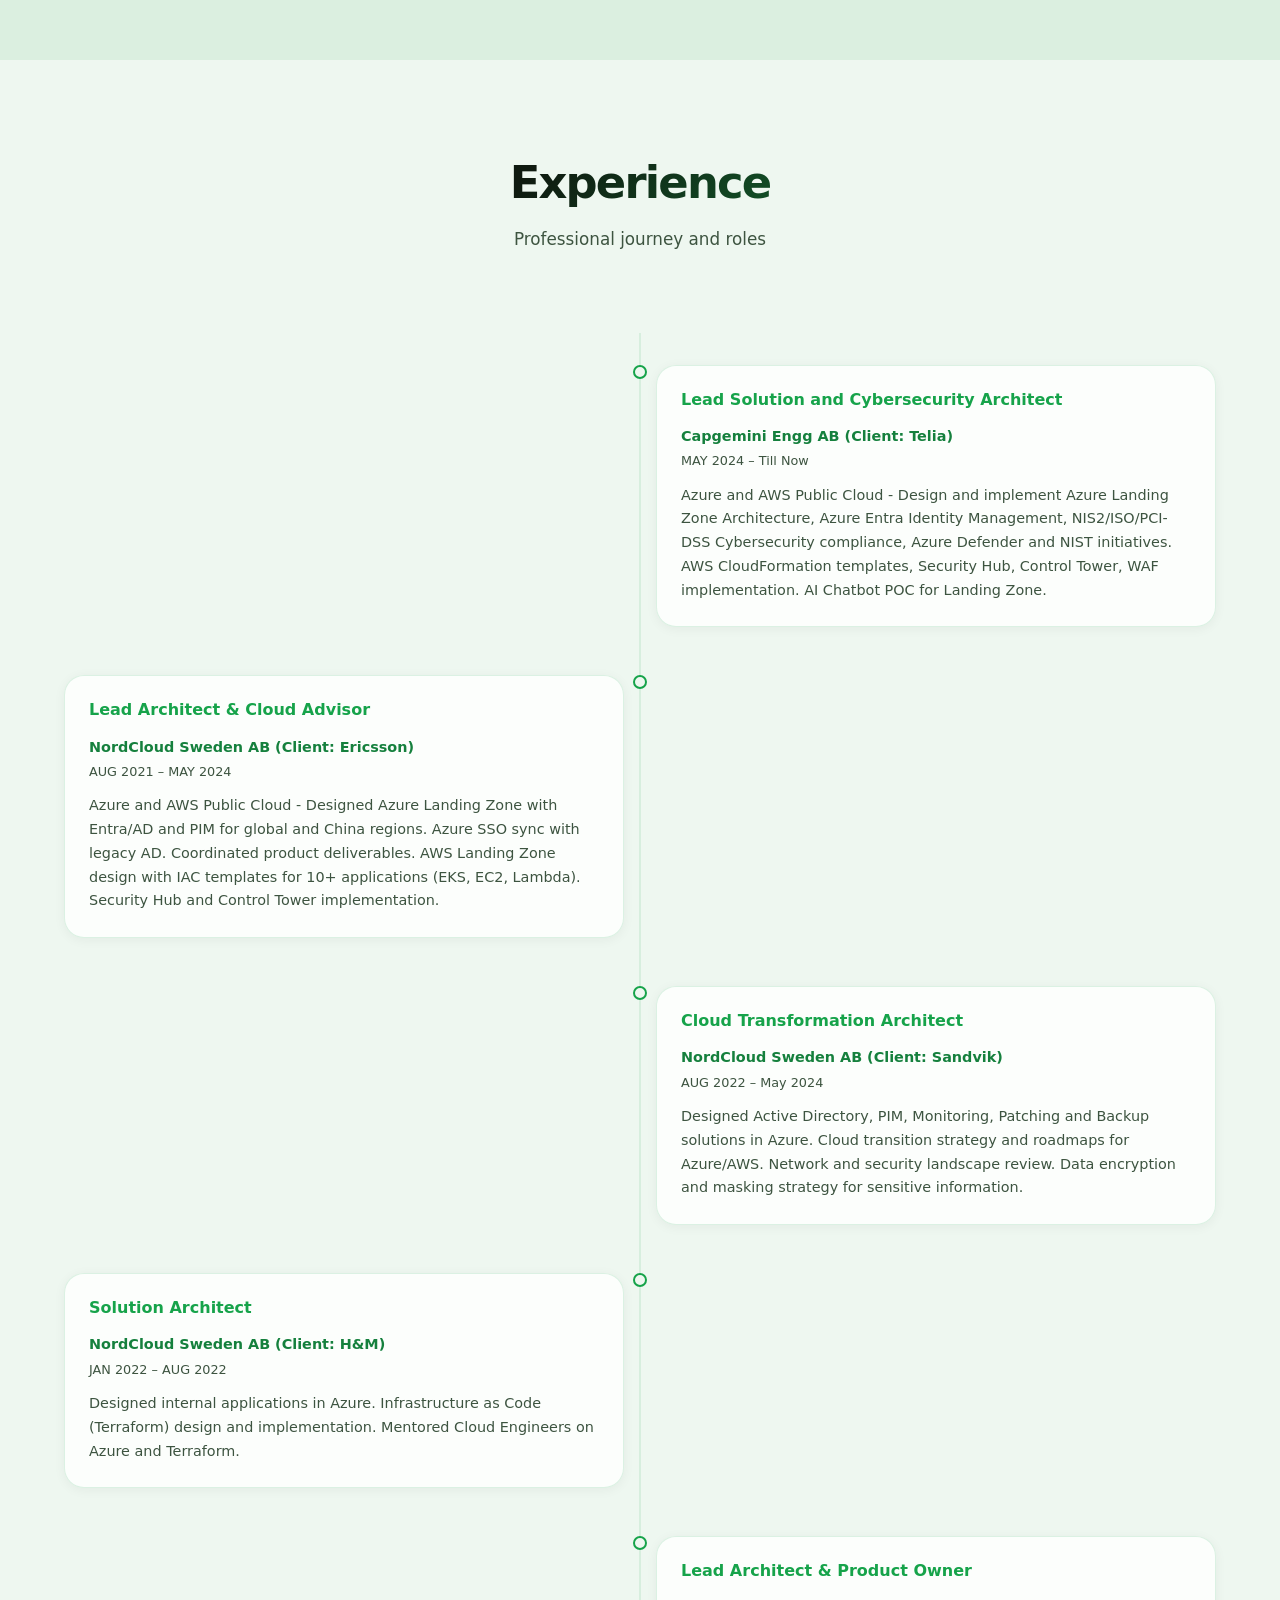
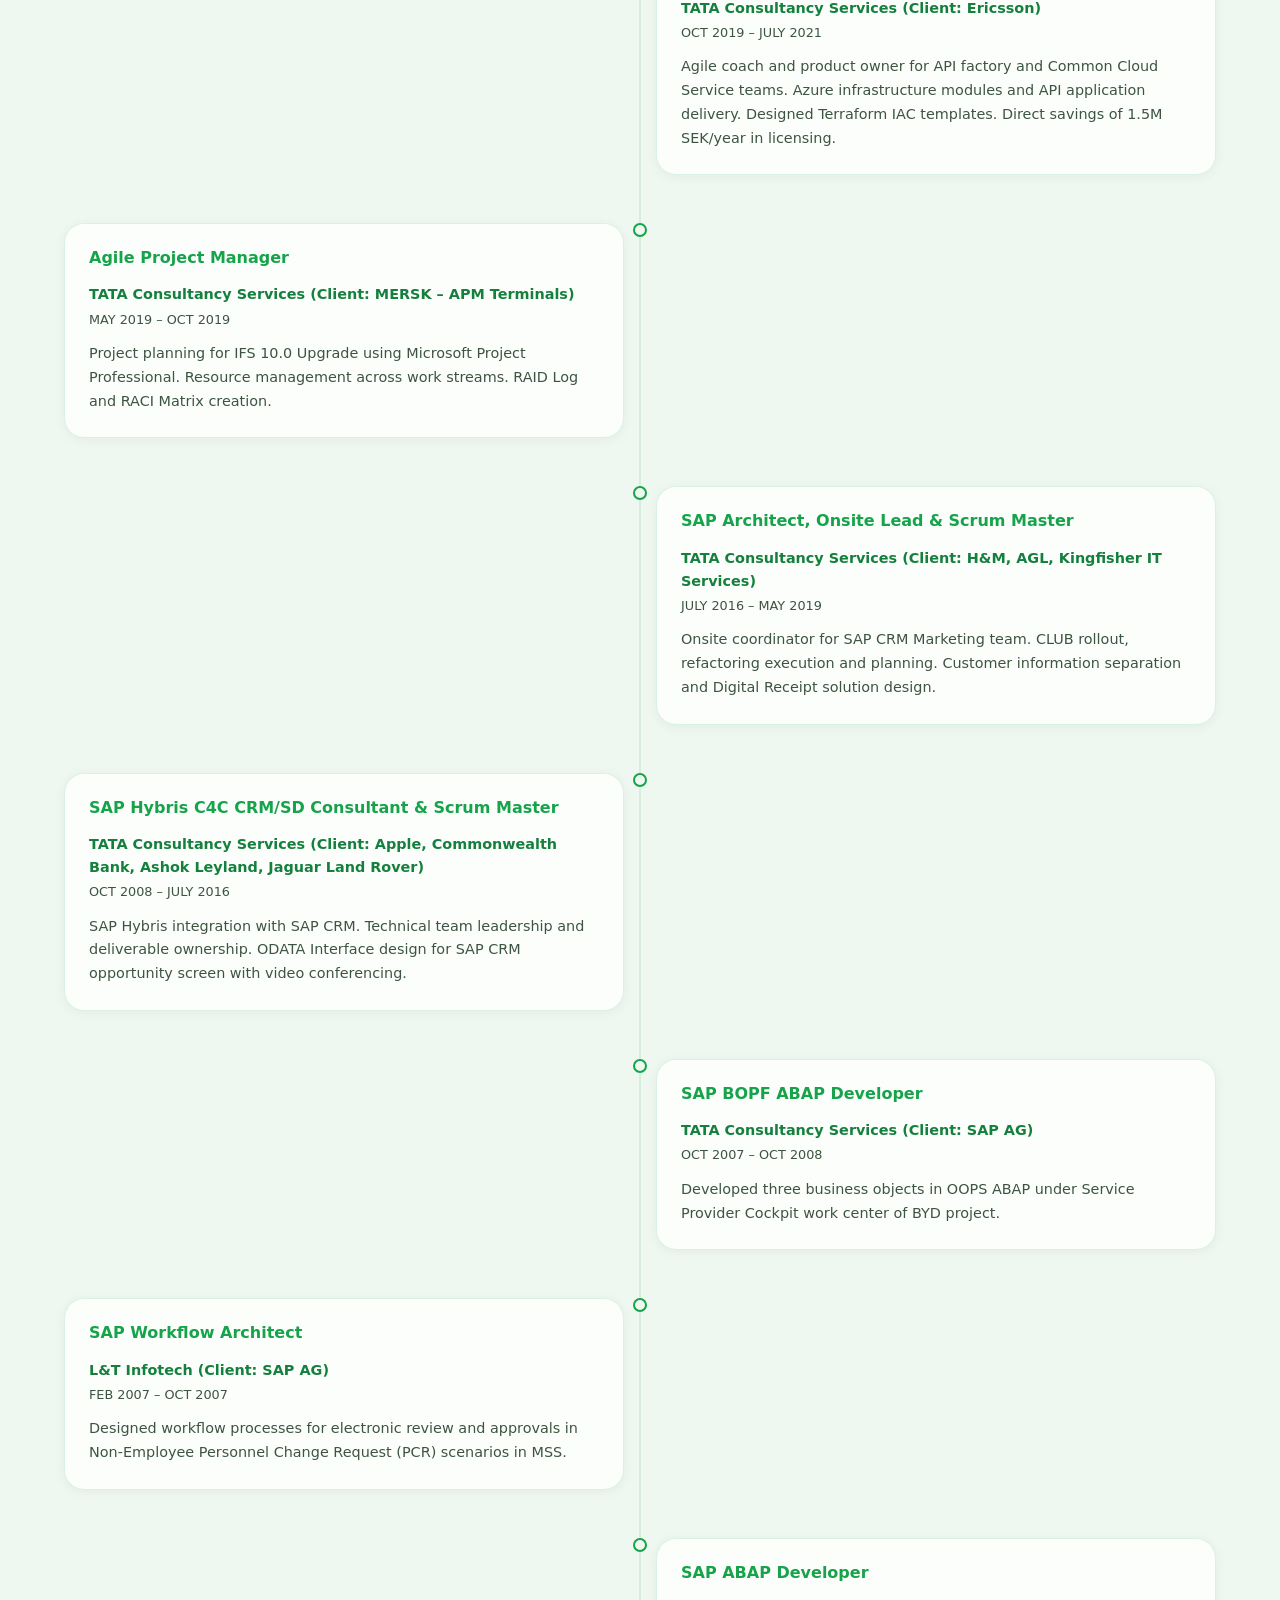
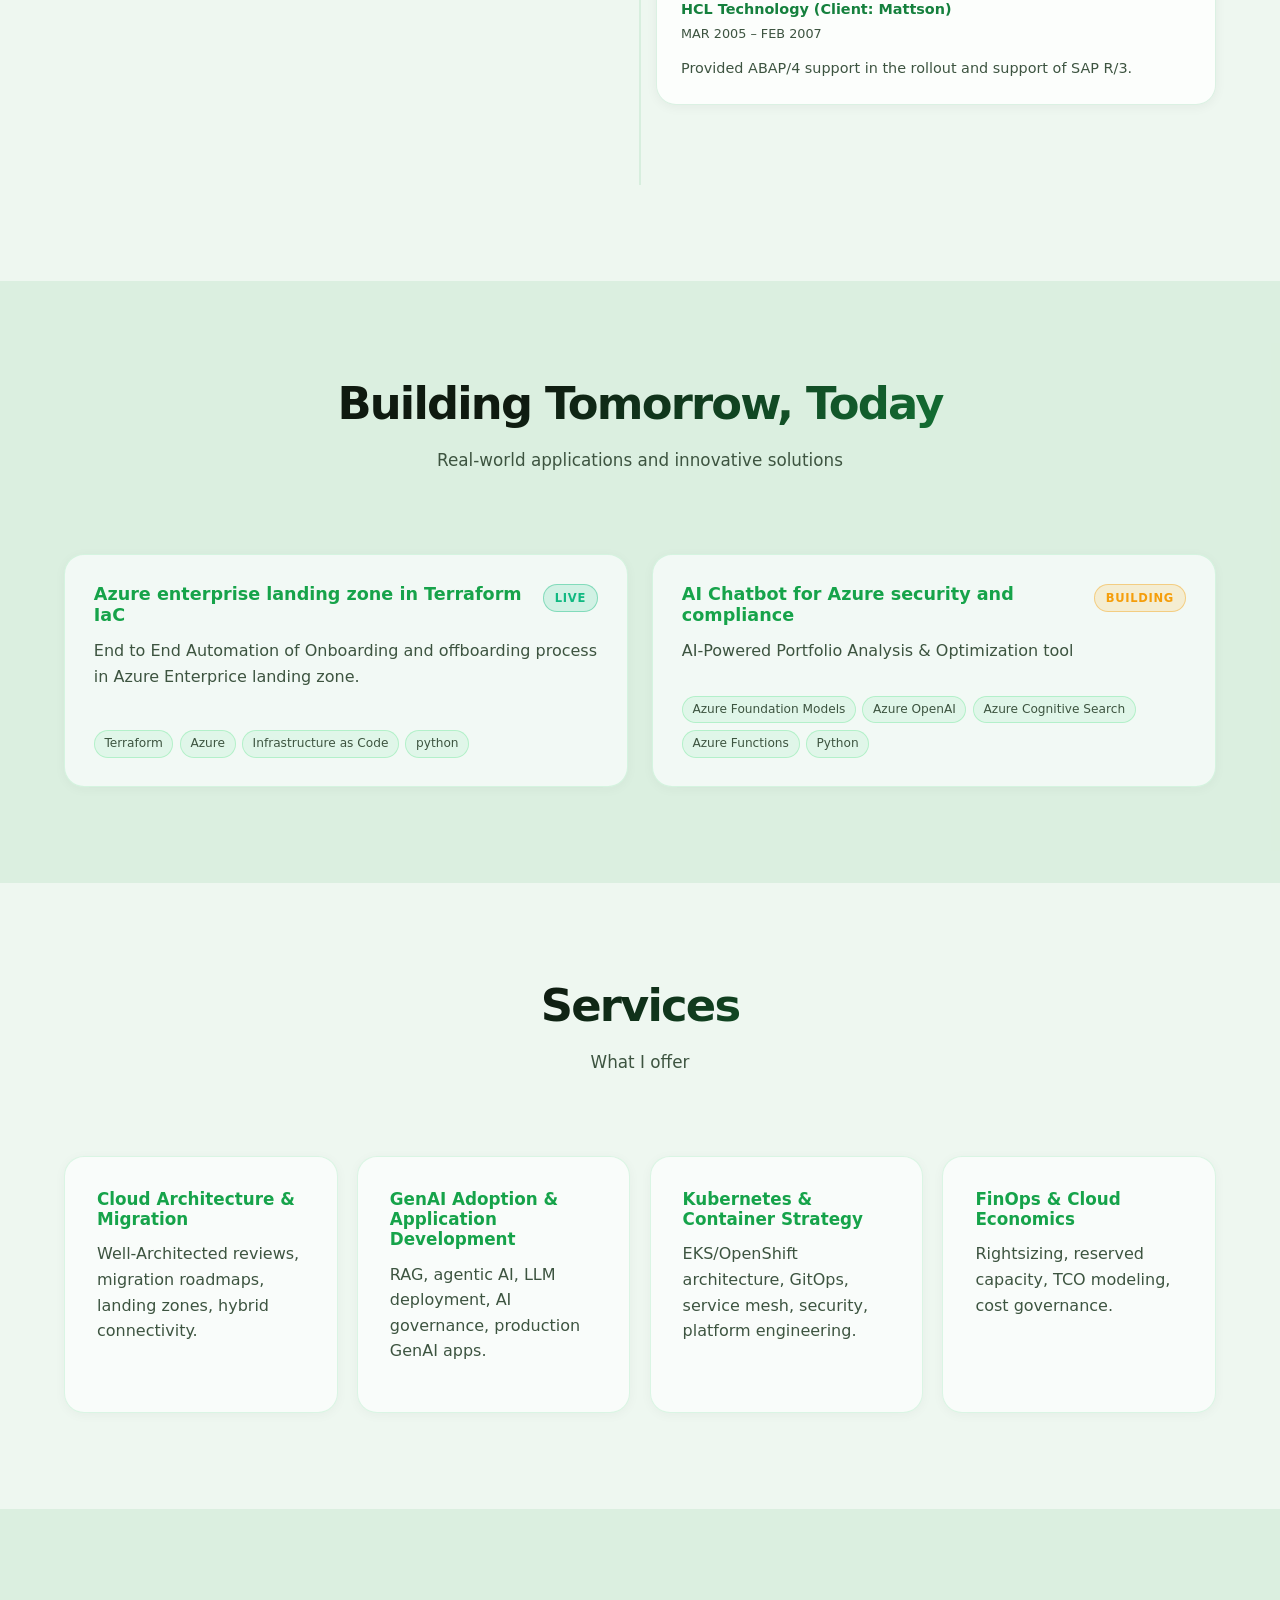
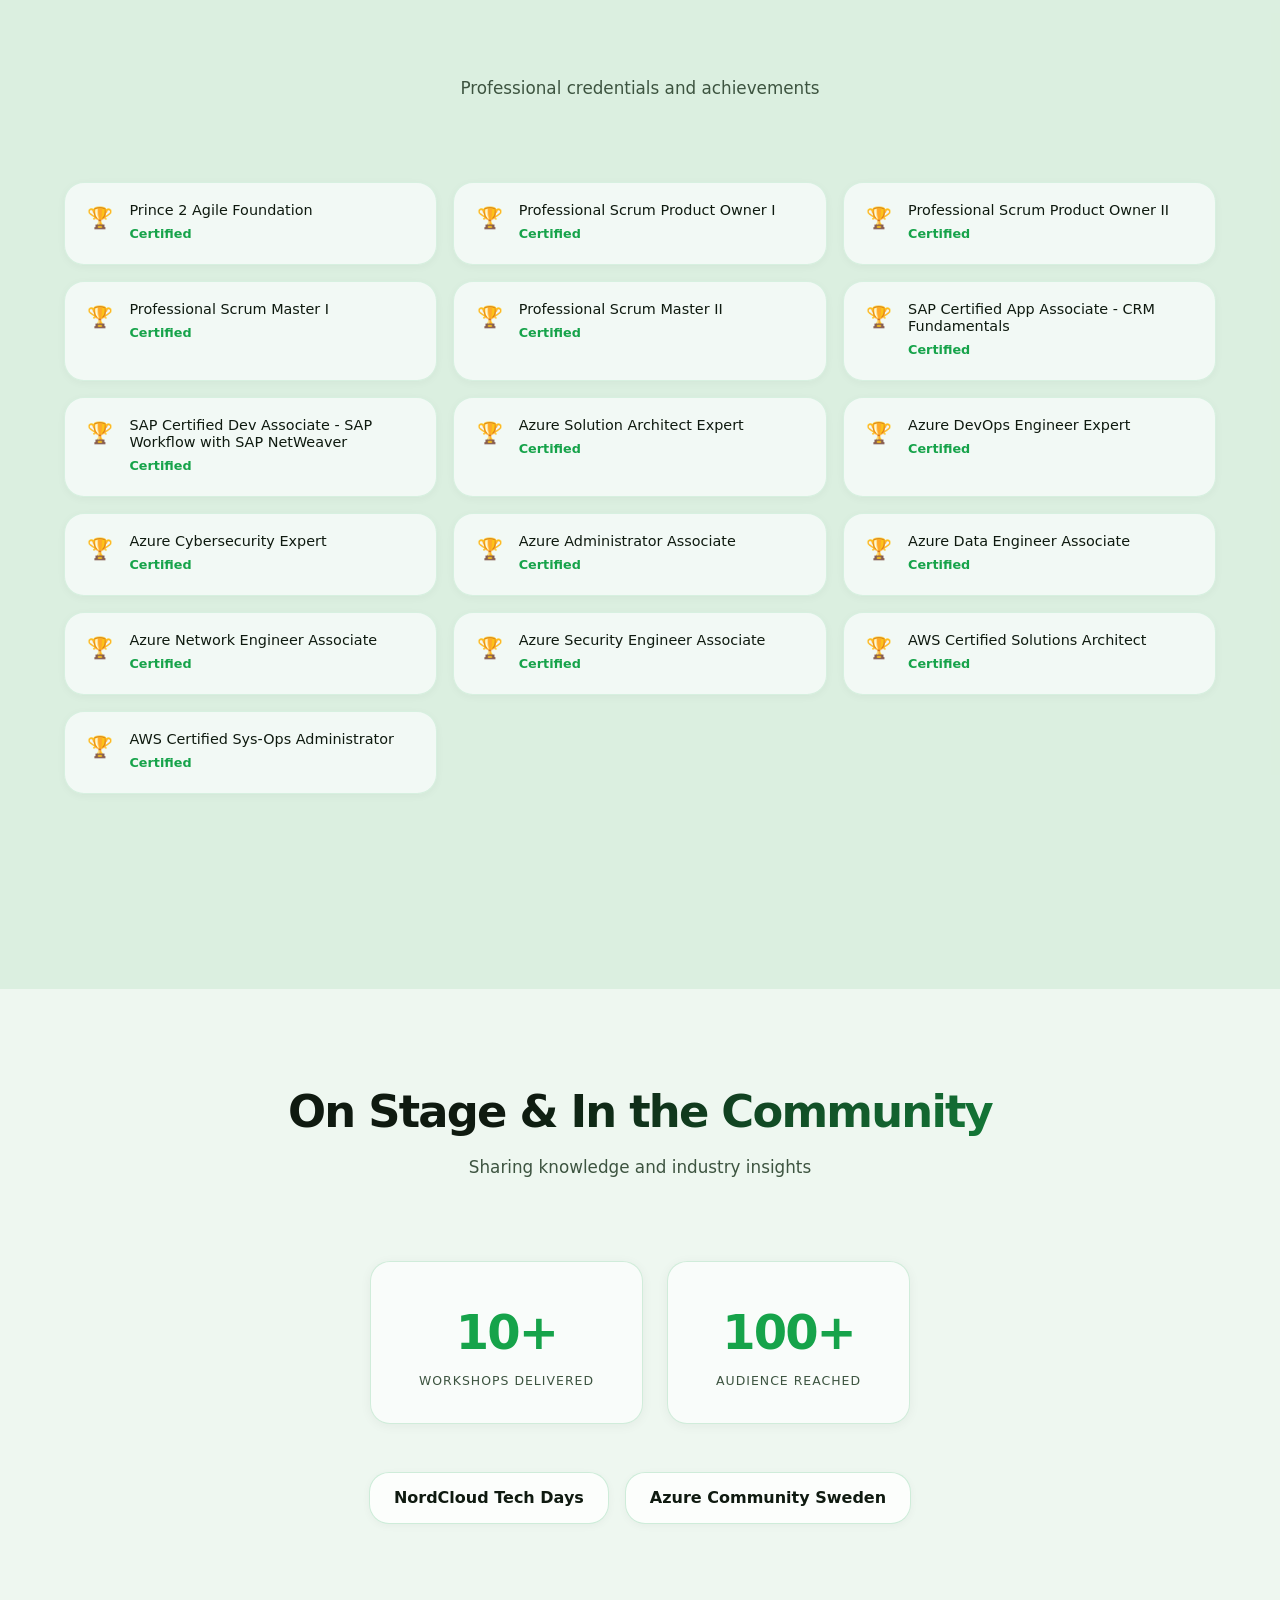
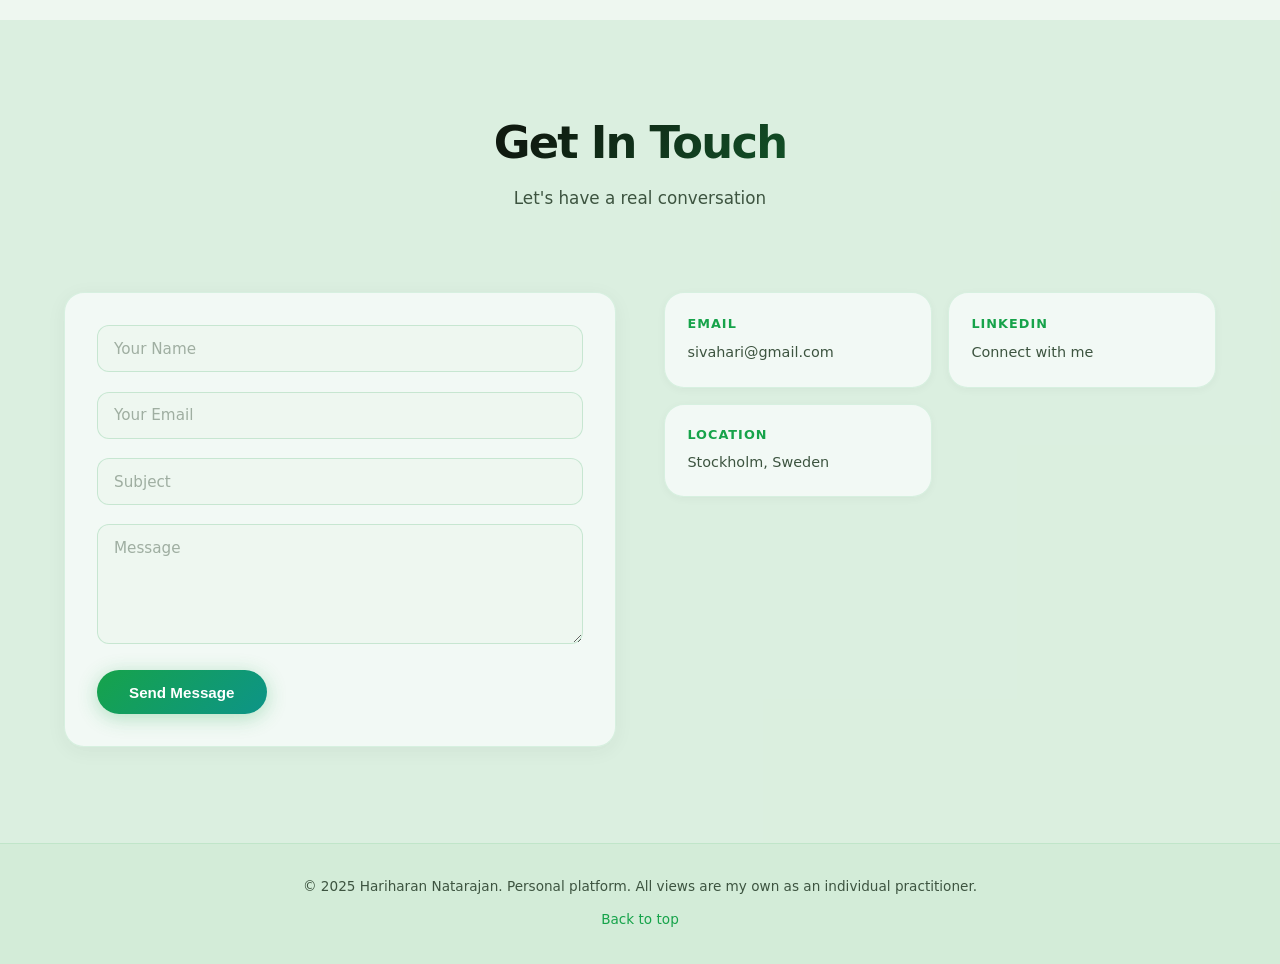
==== commit 985d3622: "chore: update view count" ====
--- a/docs/index.html
+++ b/docs/index.html
@@ -39,7 +39,7 @@
         <div class="hero-content">
             <h1 class="hero-title">Hariharan Natarajan</h1>
             <p class="hero-subtitle"><span id="typewriter-text"></span></p>
-            <p class="hero-views">Website views: <strong id="view-count">2333</strong></p>
+            <p class="hero-views">Website views: <strong id="view-count">2334</strong></p>
             <div class="hero-stats">
                 <a href="#experience" class="stat">
                     <span class="stat-number" data-count="20" data-suffix="+">20+</span>
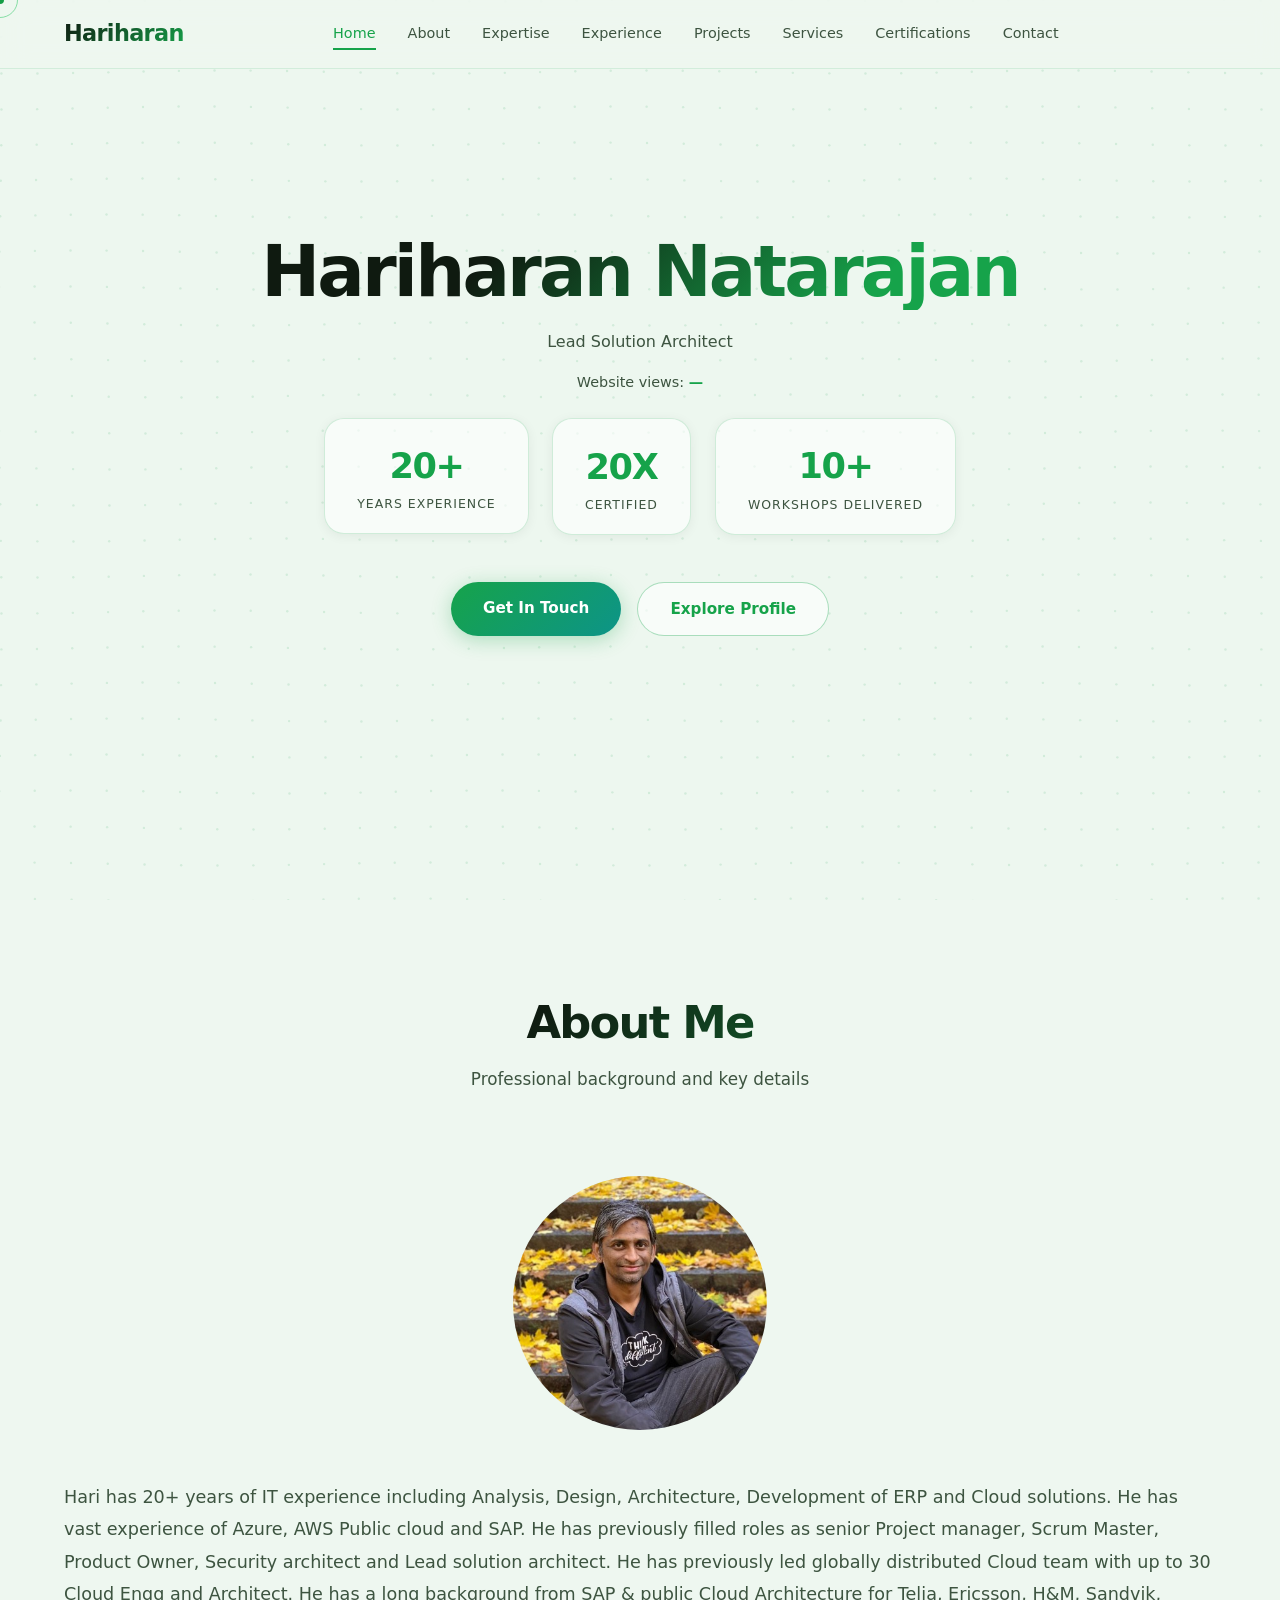
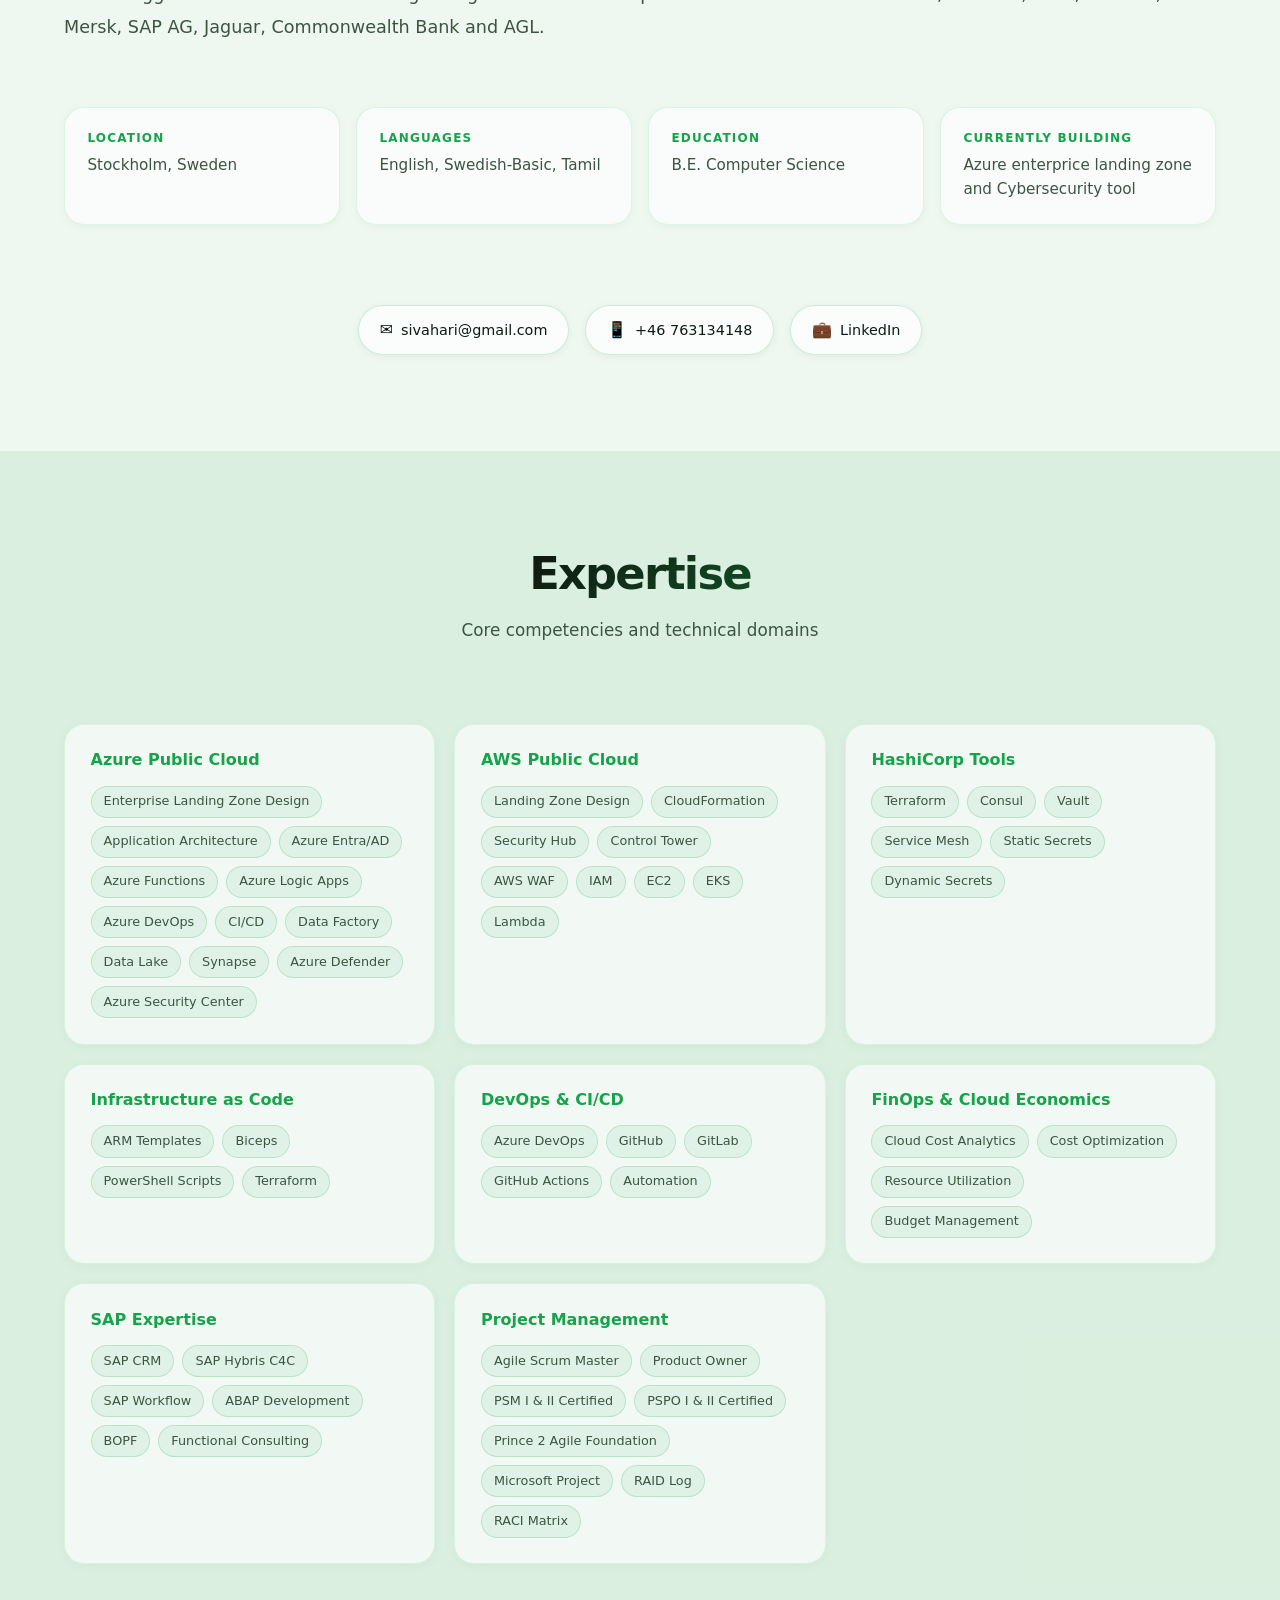
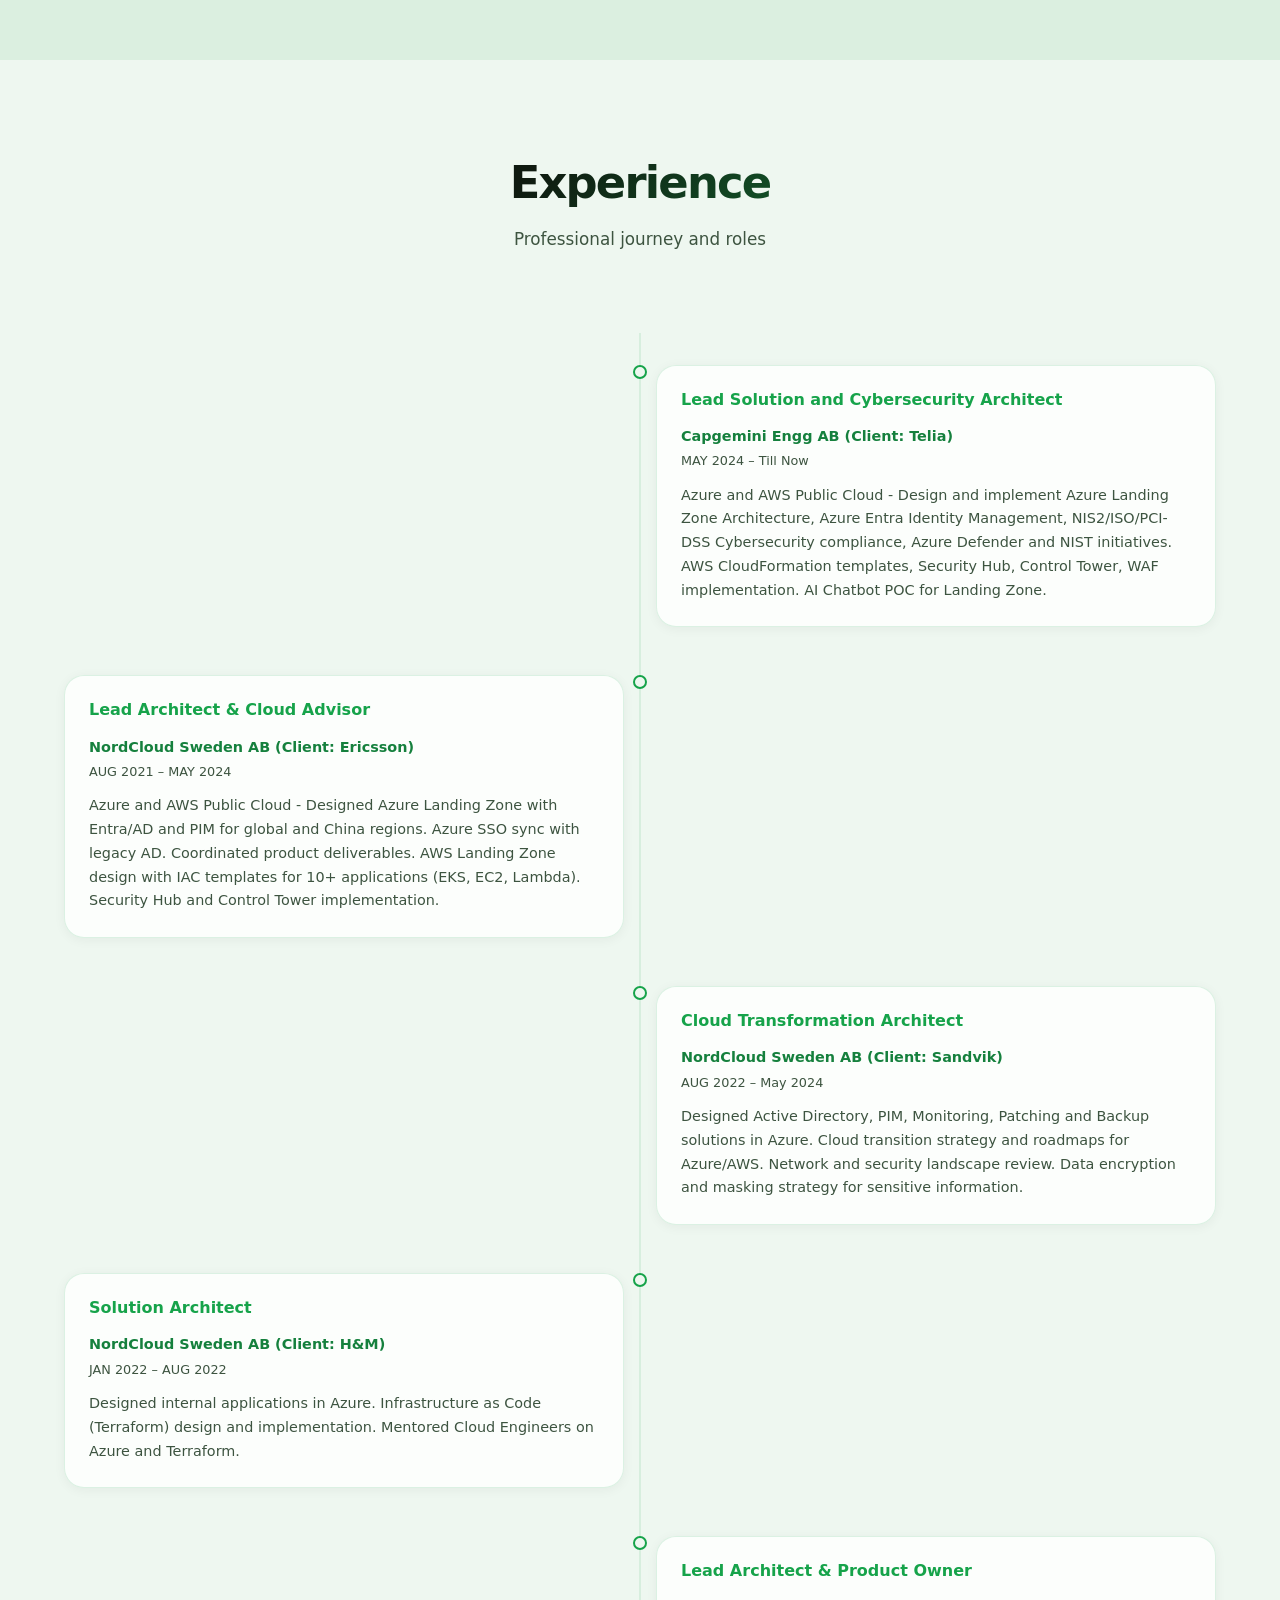
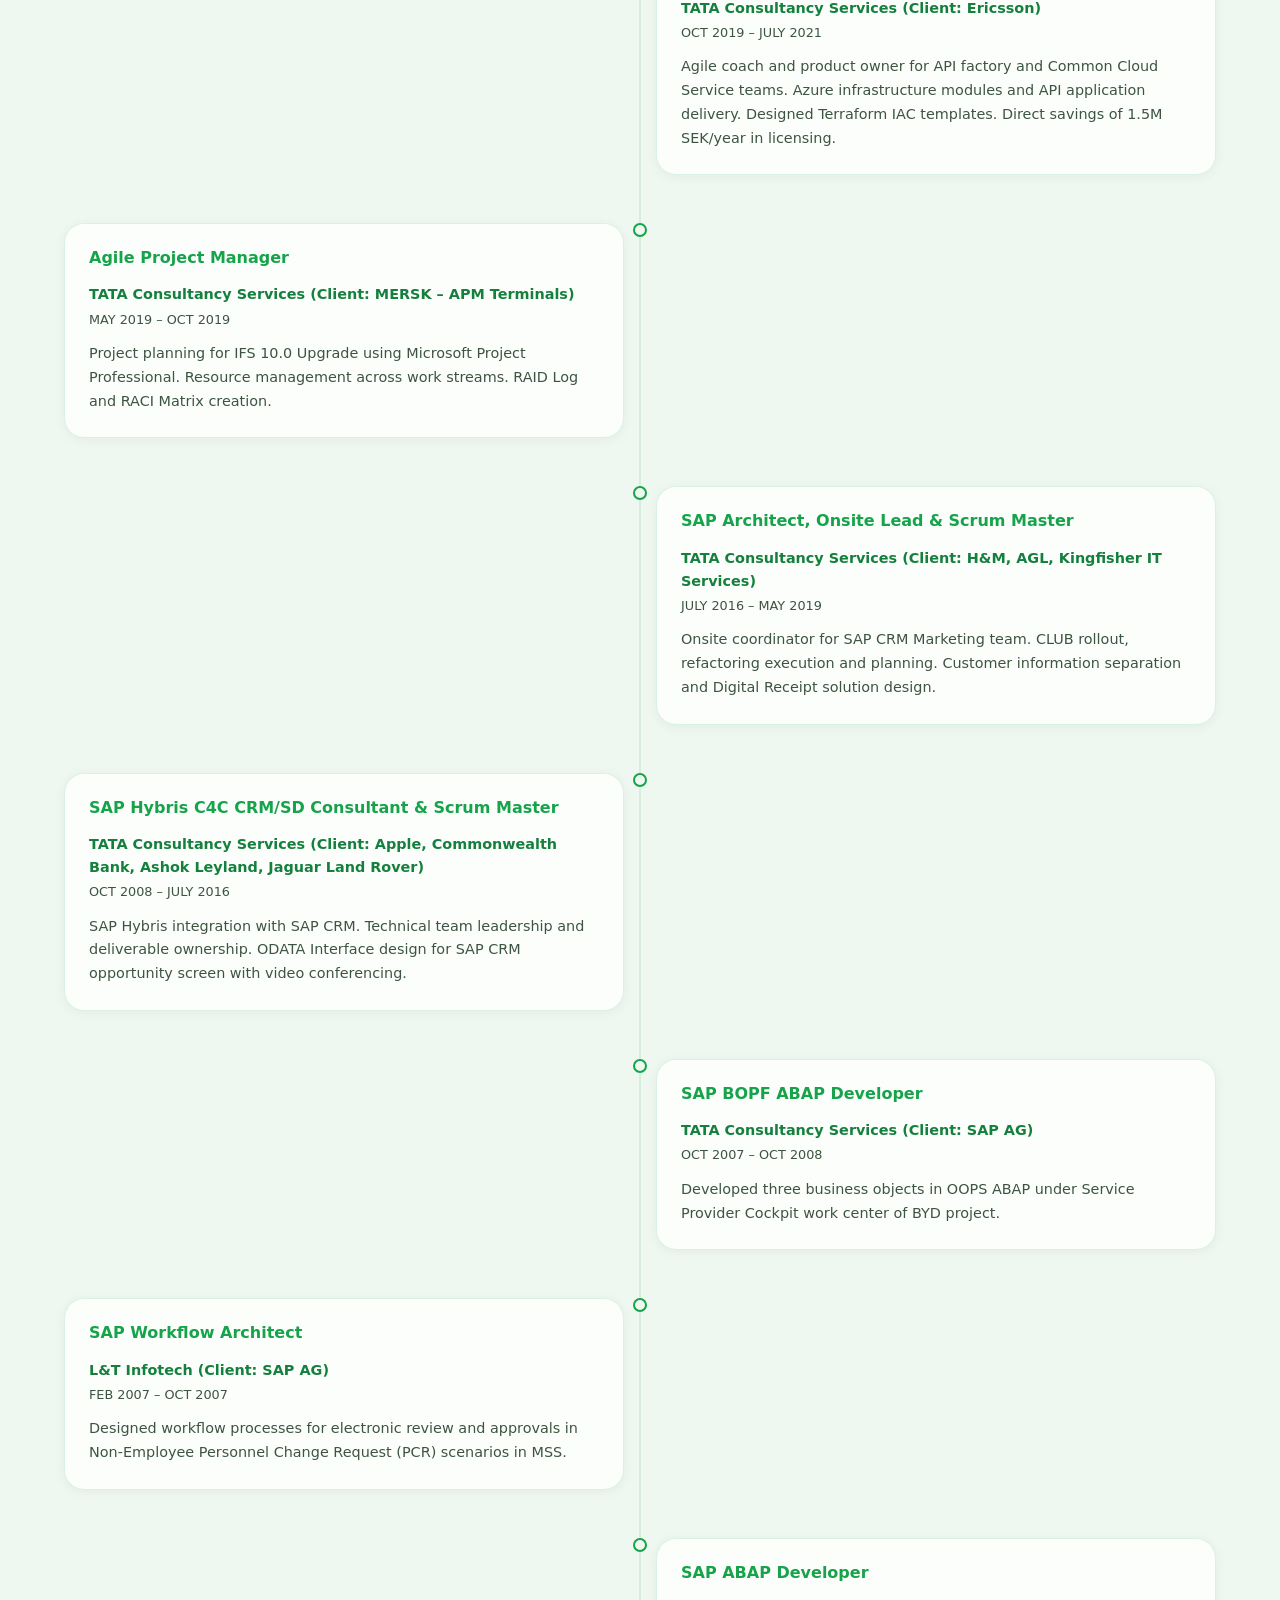
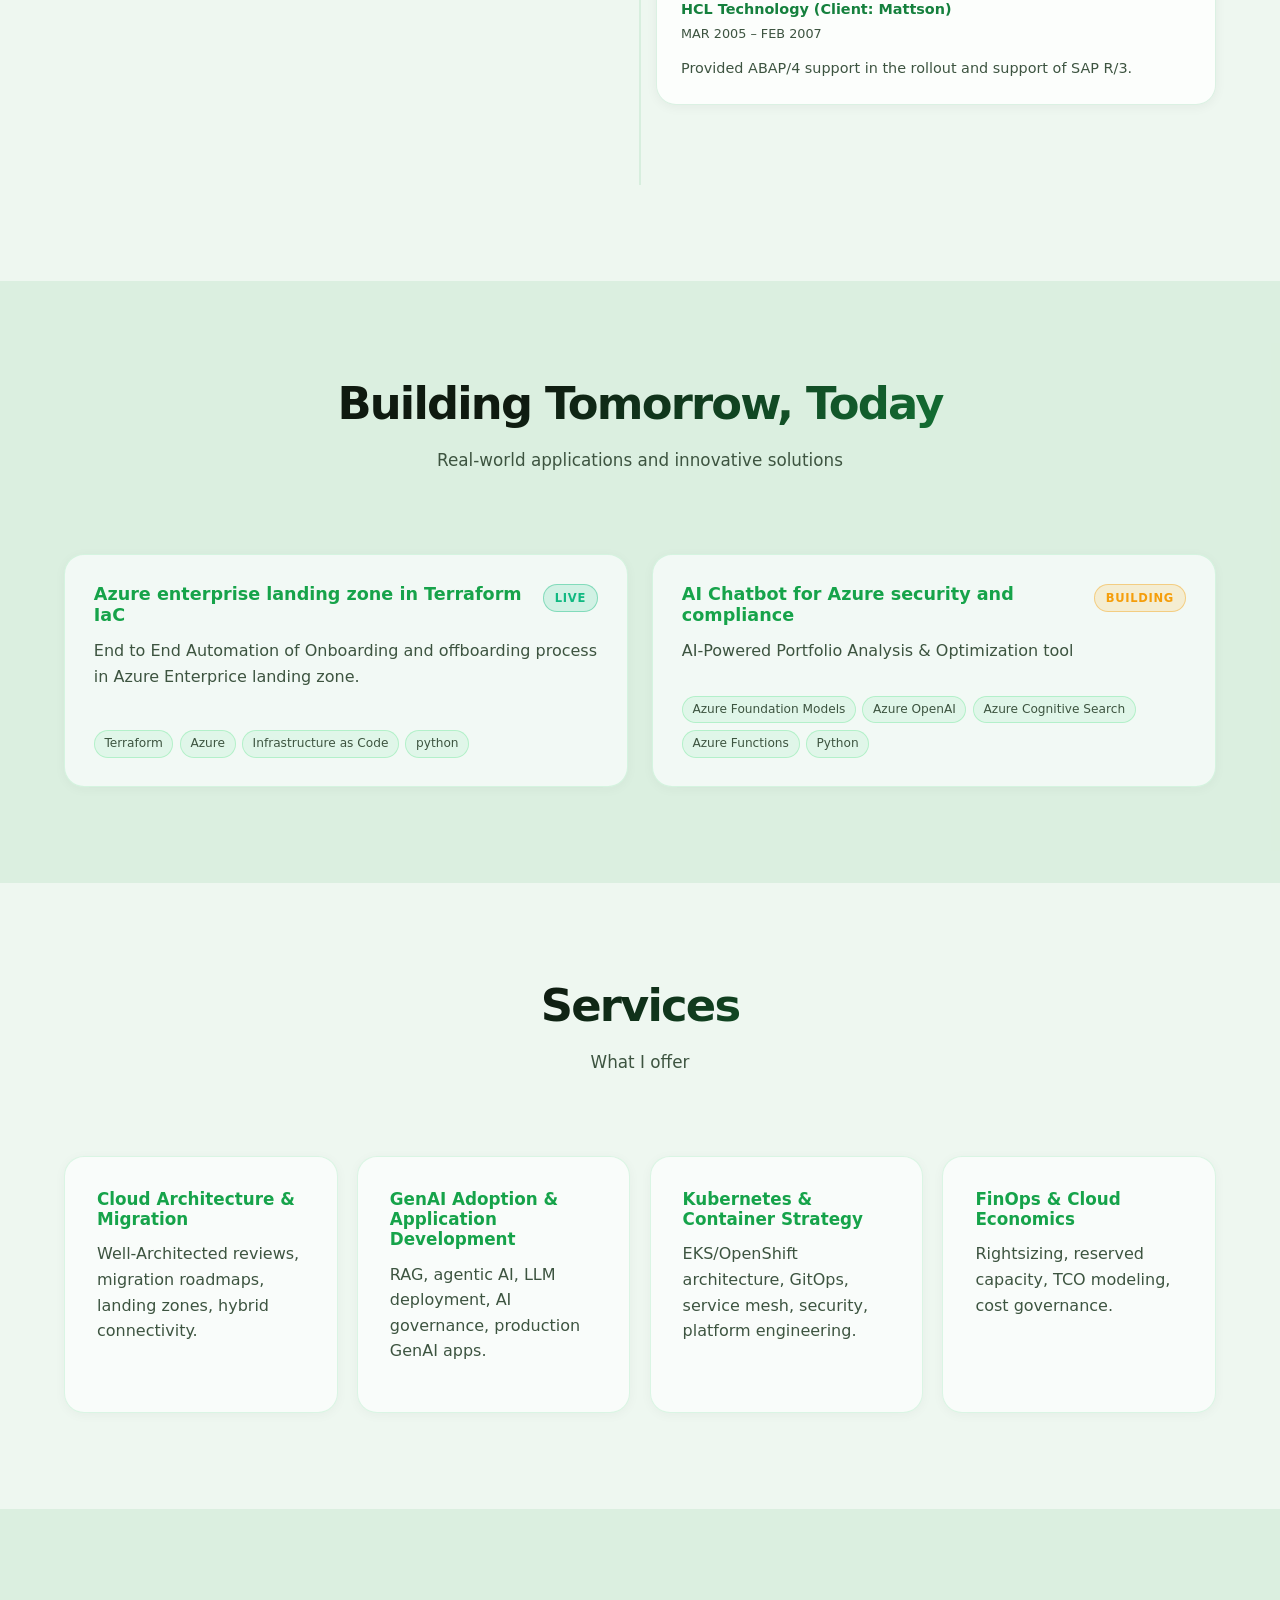
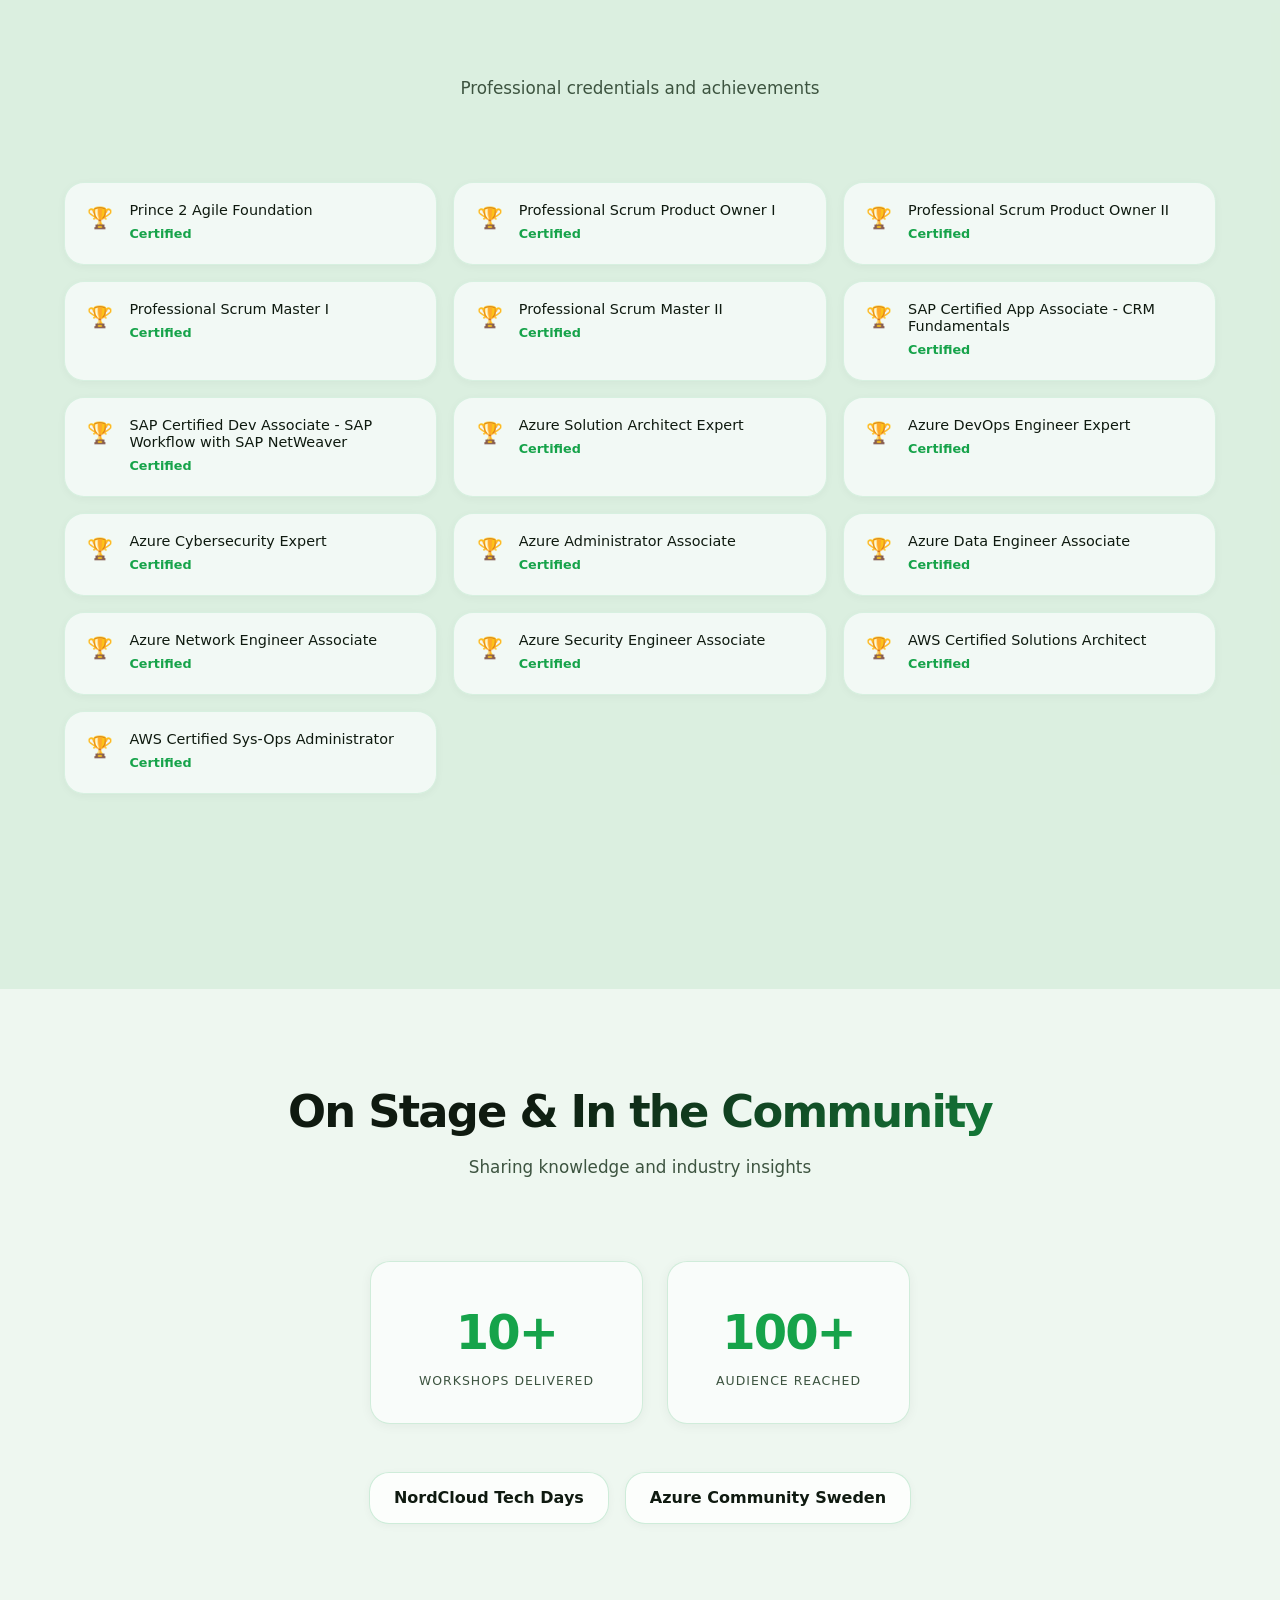
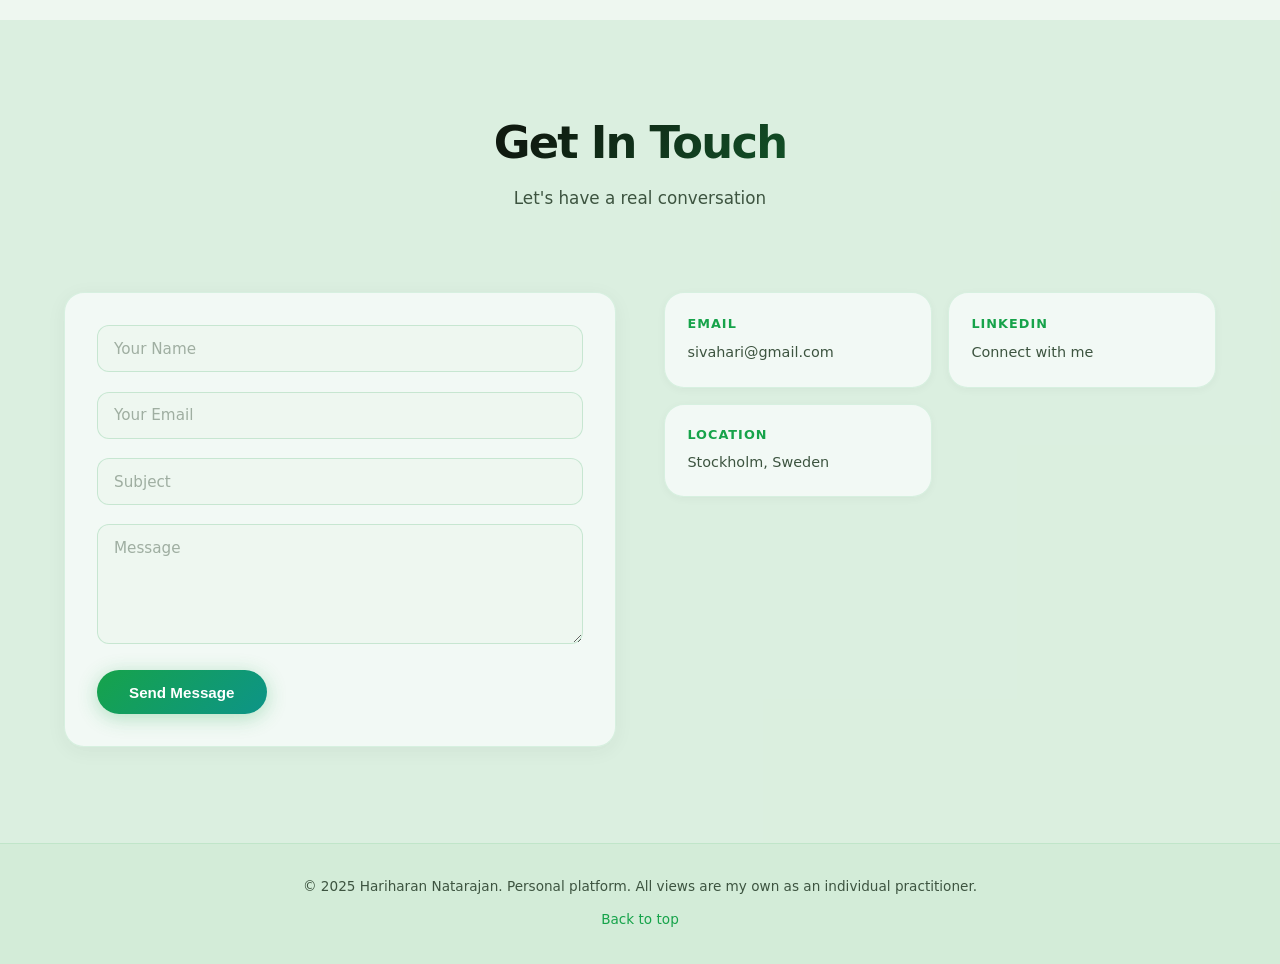
==== commit 8198a4db: "chore: update view count" ====
--- a/docs/index.html
+++ b/docs/index.html
@@ -39,7 +39,7 @@
         <div class="hero-content">
             <h1 class="hero-title">Hariharan Natarajan</h1>
             <p class="hero-subtitle"><span id="typewriter-text"></span></p>
-            <p class="hero-views">Website views: <strong id="view-count">2334</strong></p>
+            <p class="hero-views">Website views: <strong id="view-count">2335</strong></p>
             <div class="hero-stats">
                 <a href="#experience" class="stat">
                     <span class="stat-number" data-count="20" data-suffix="+">20+</span>
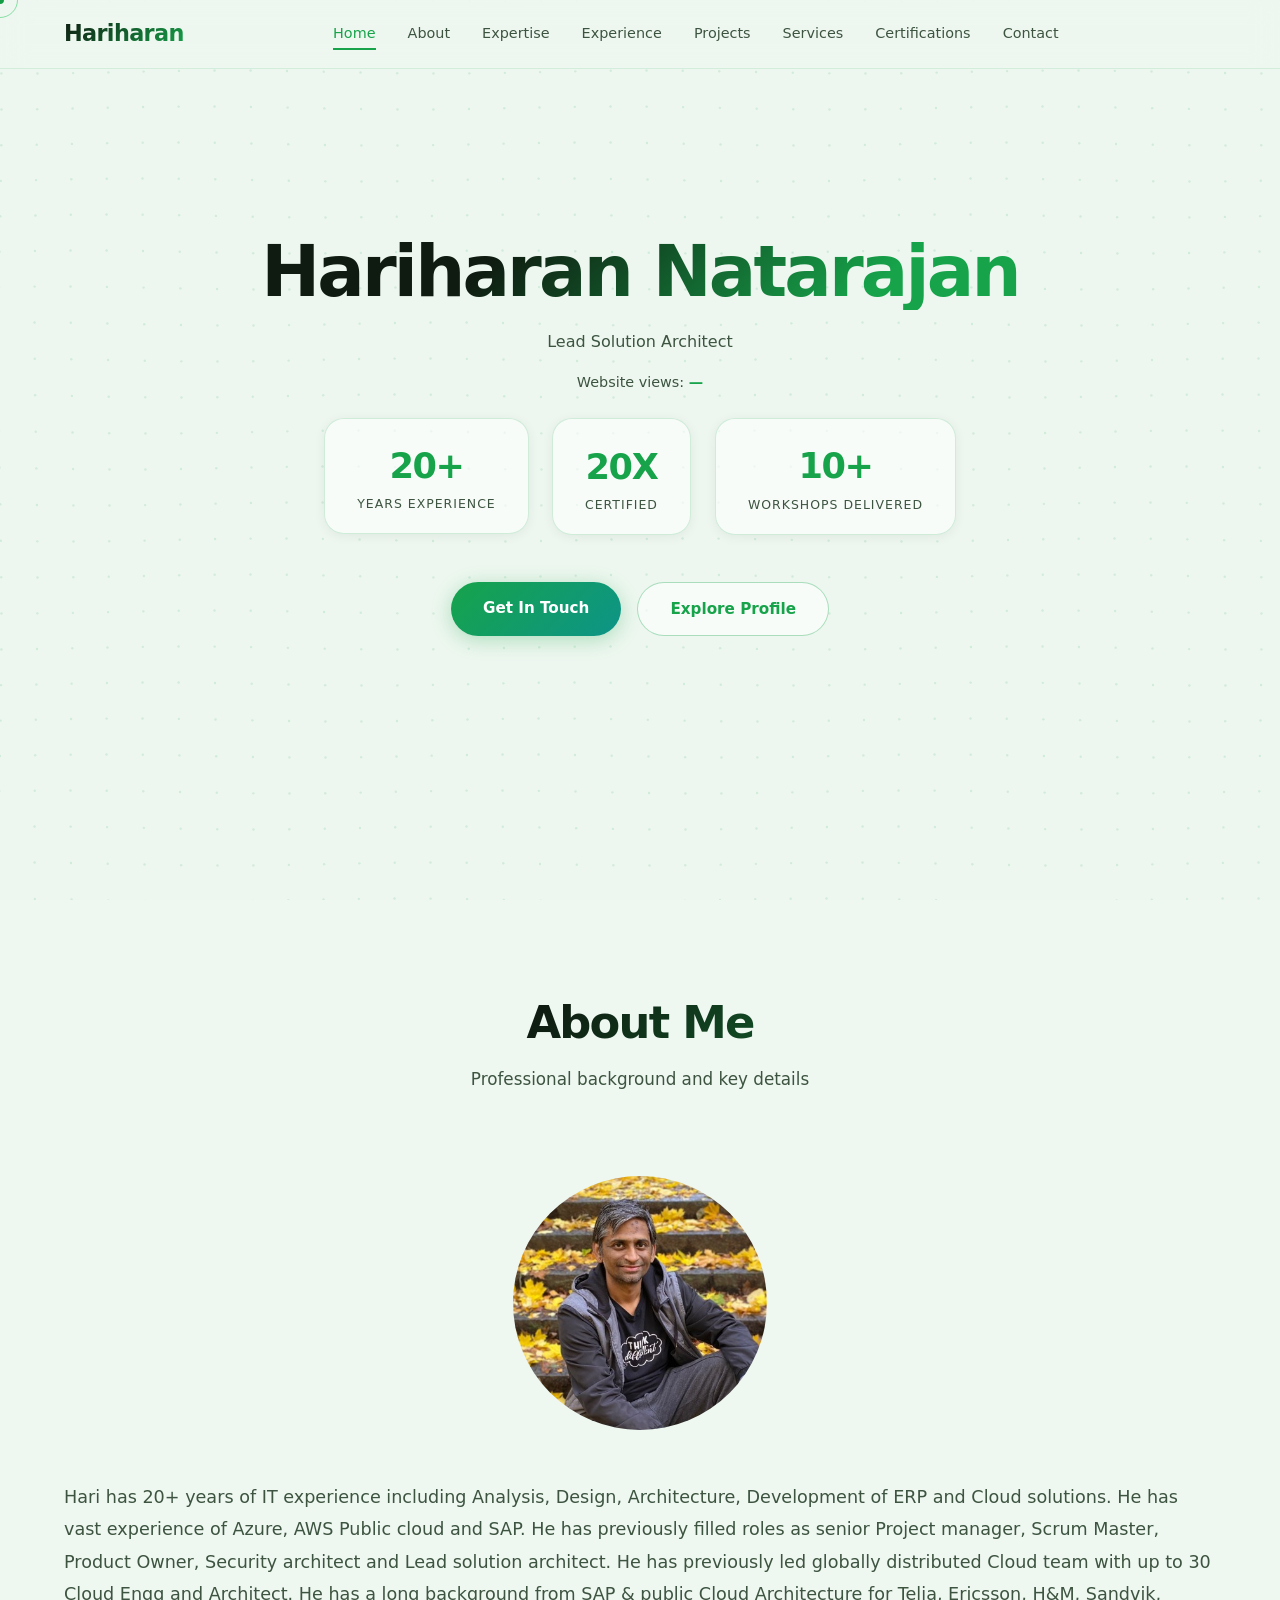
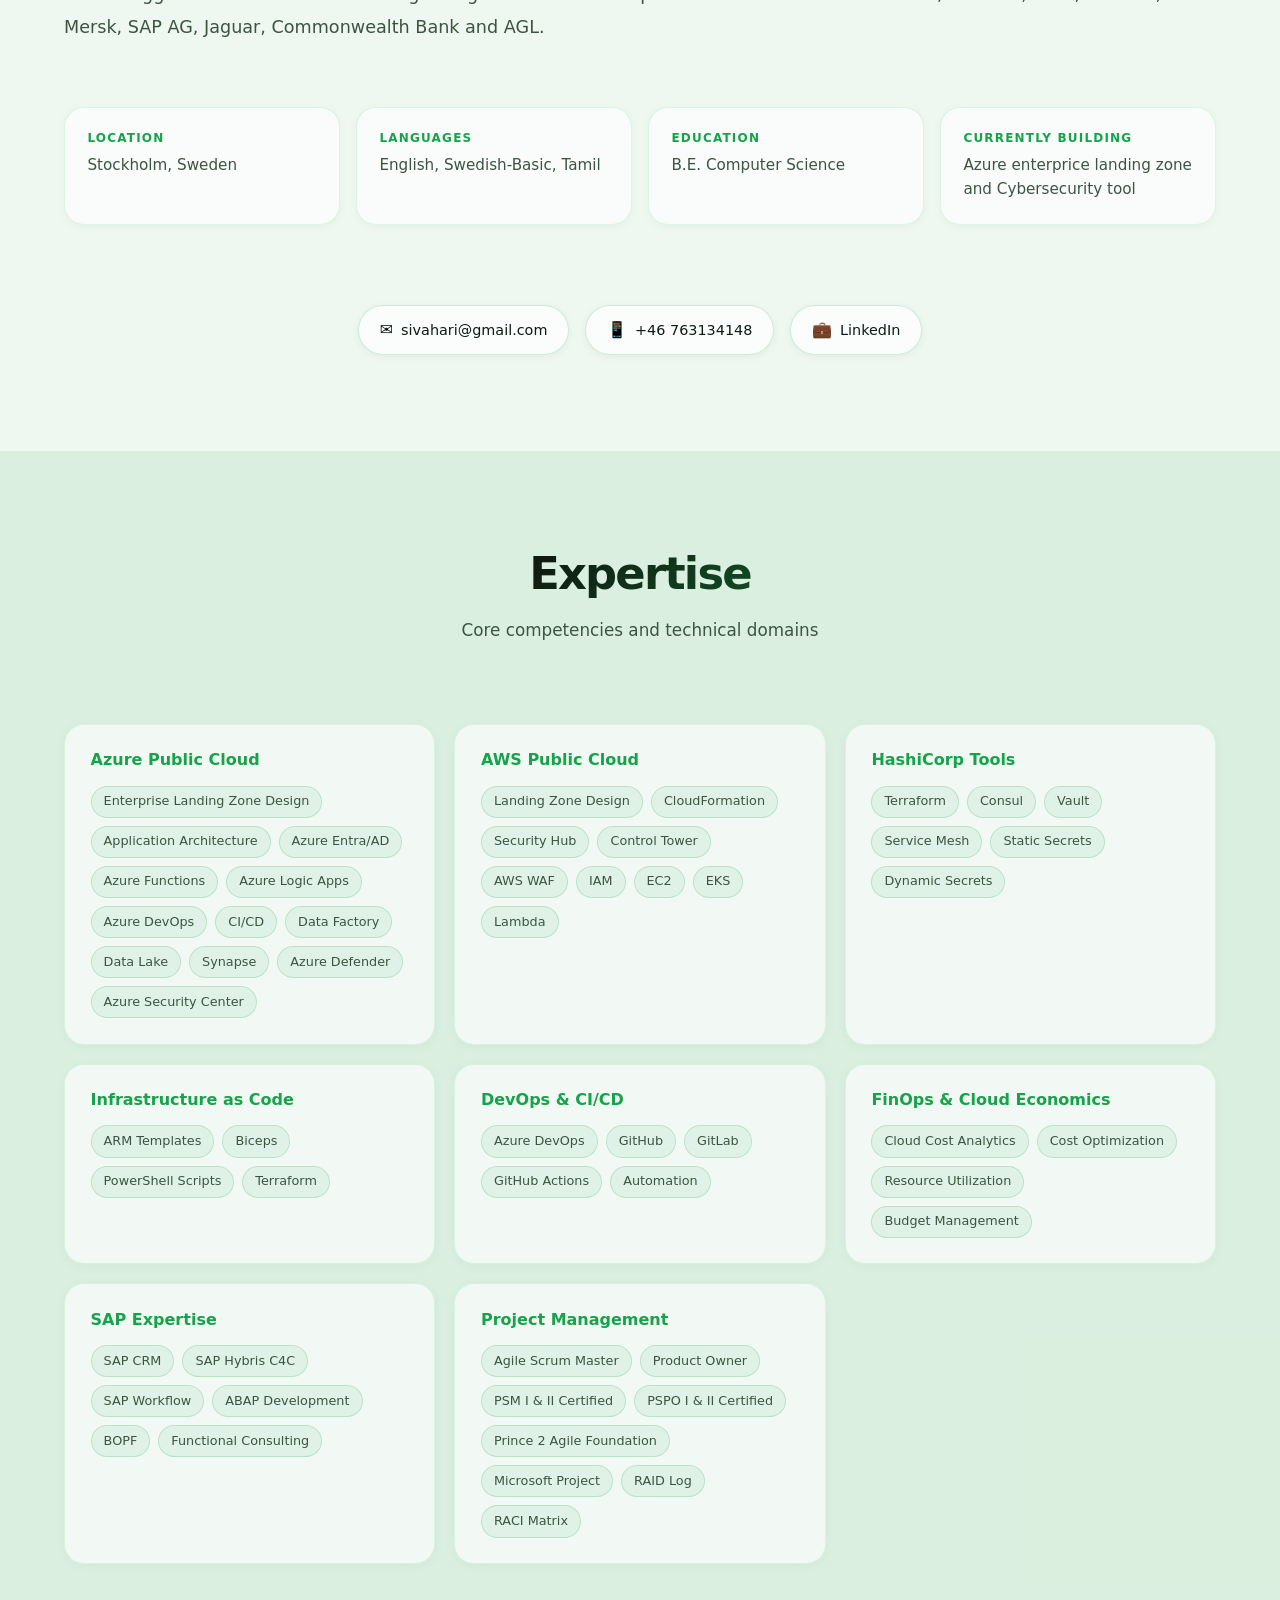
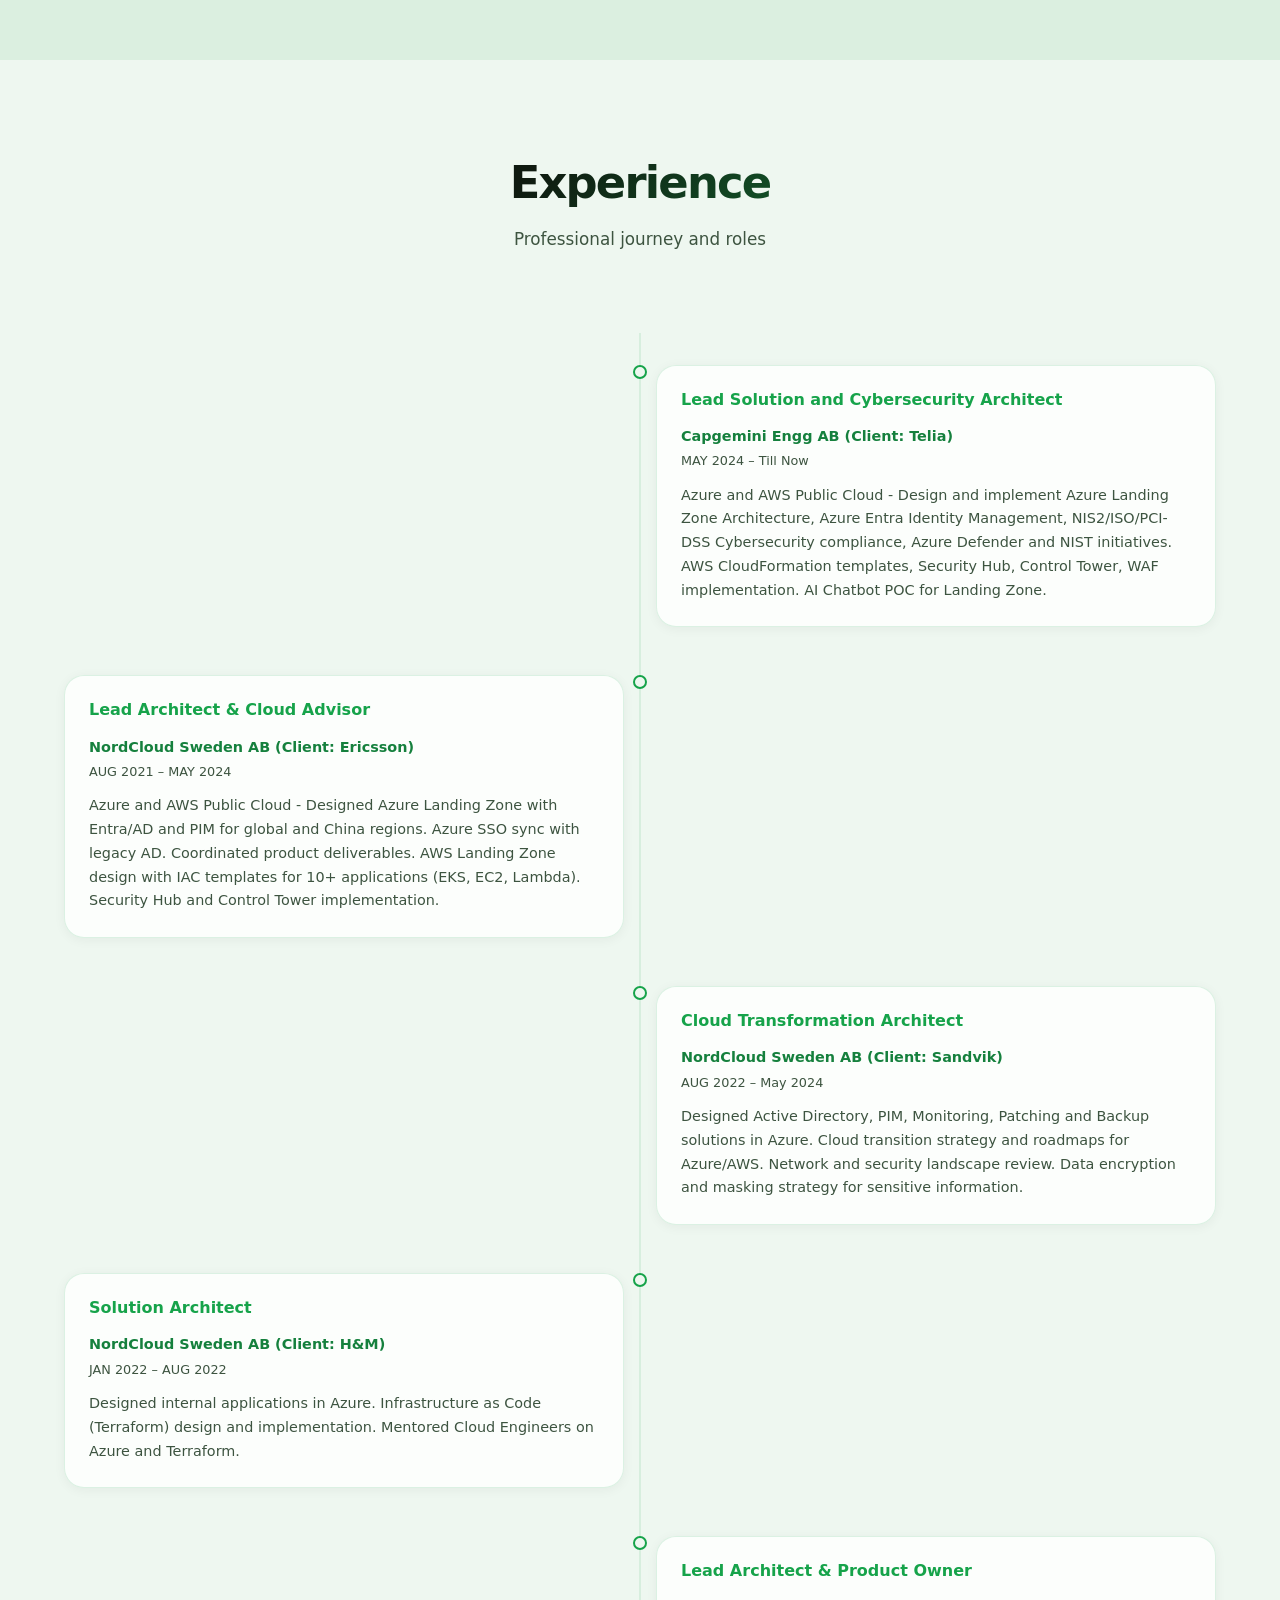
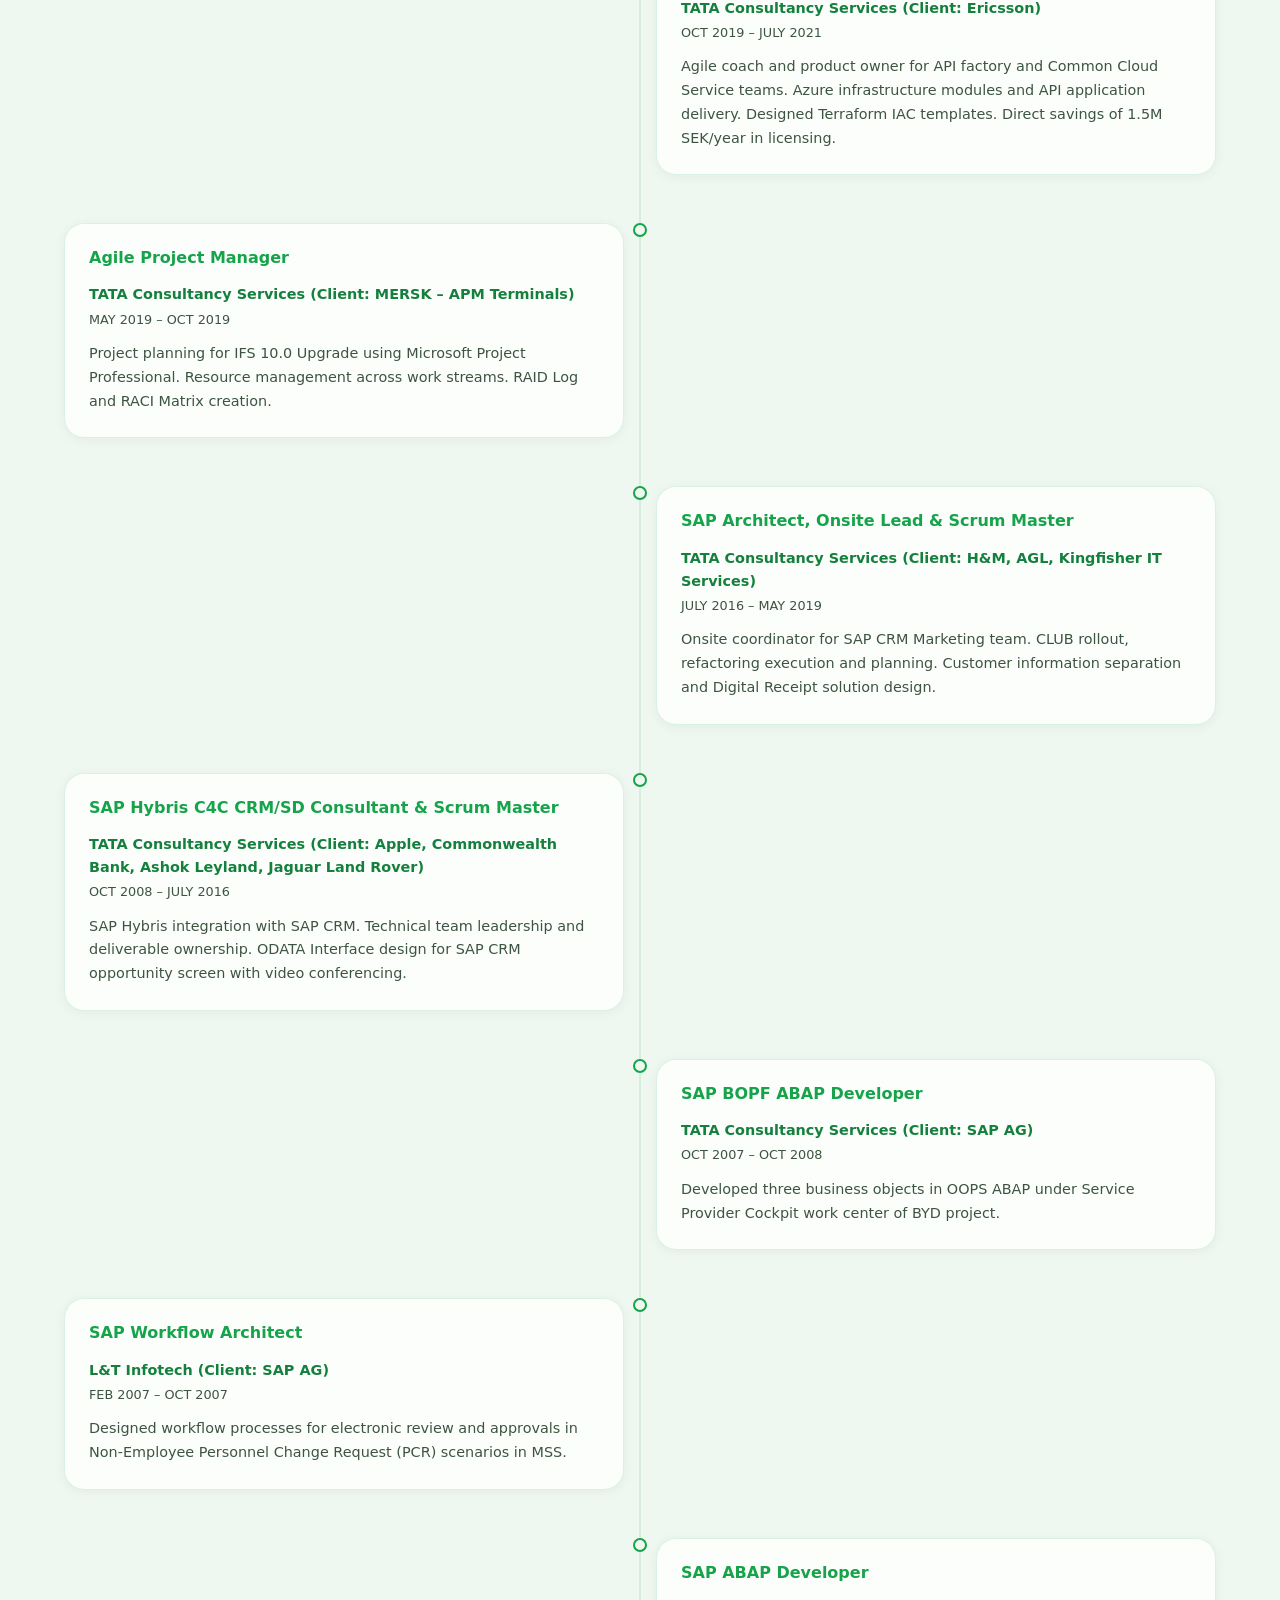
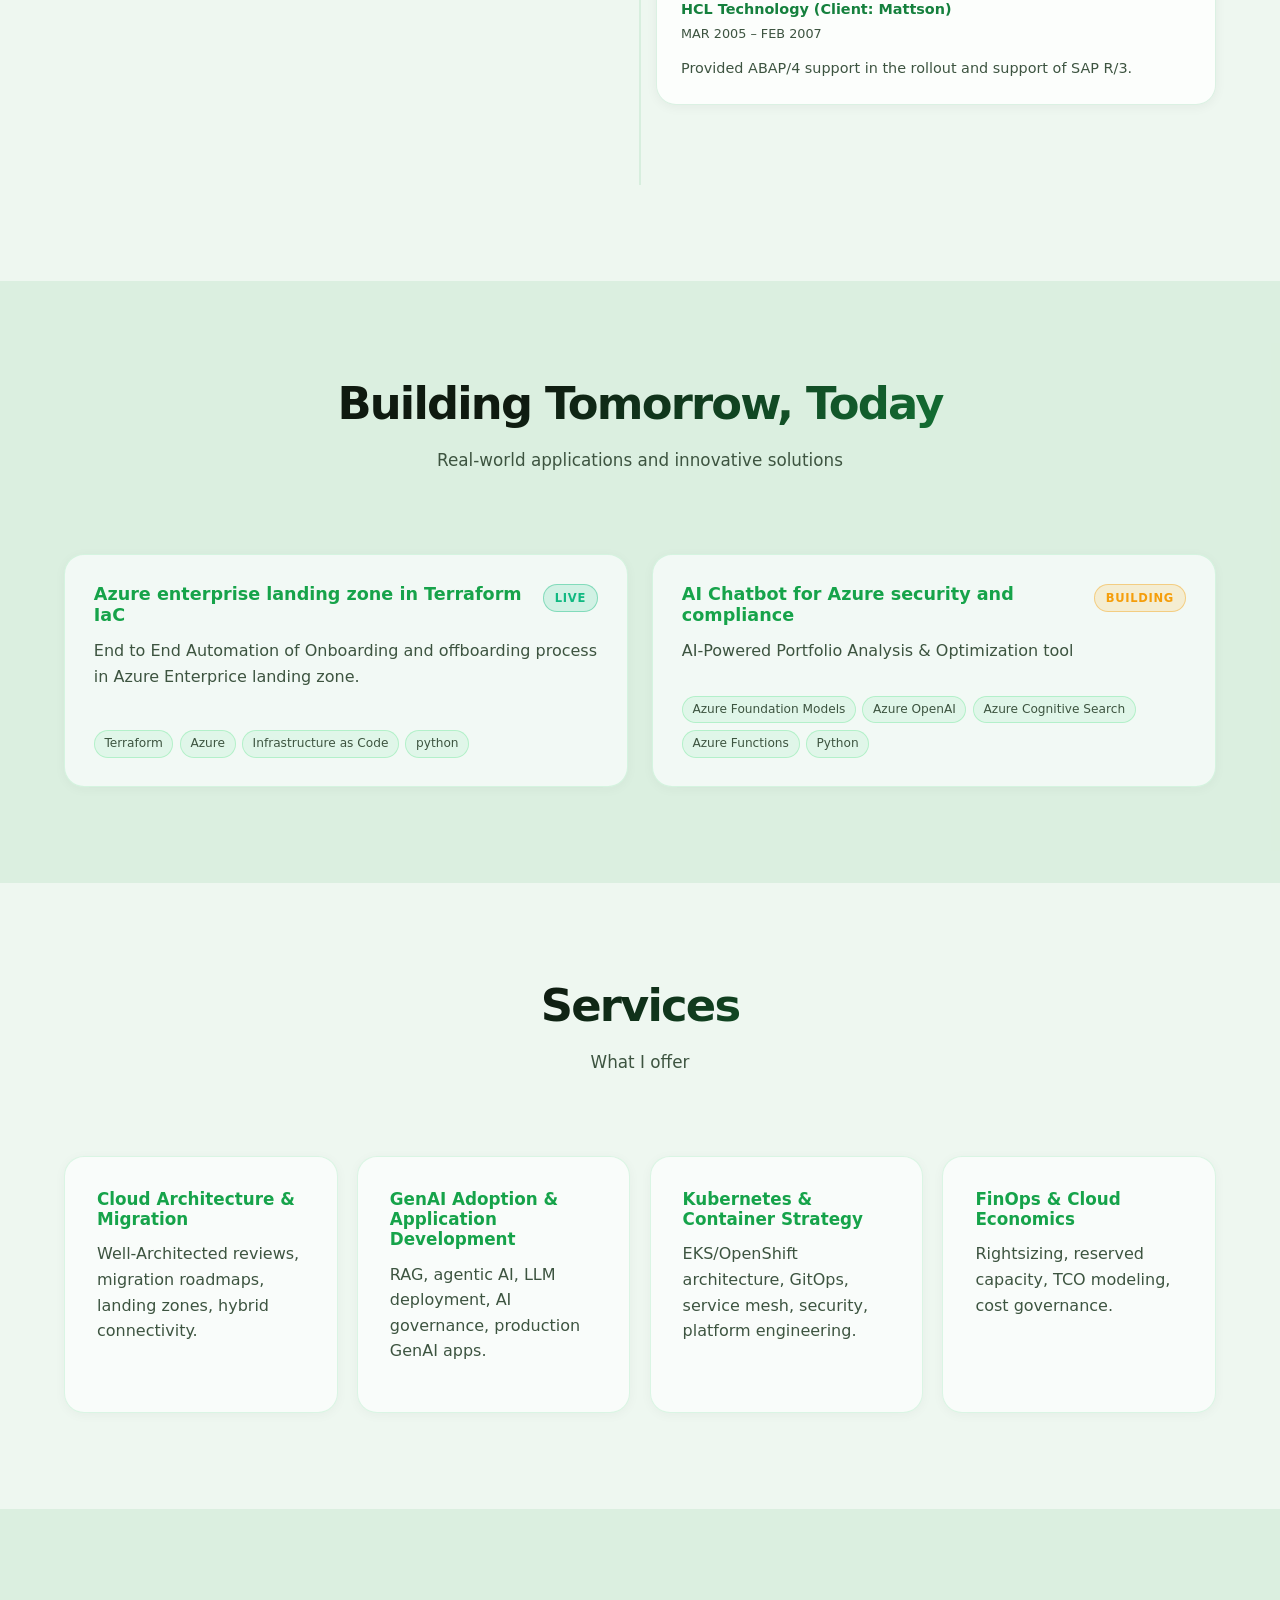
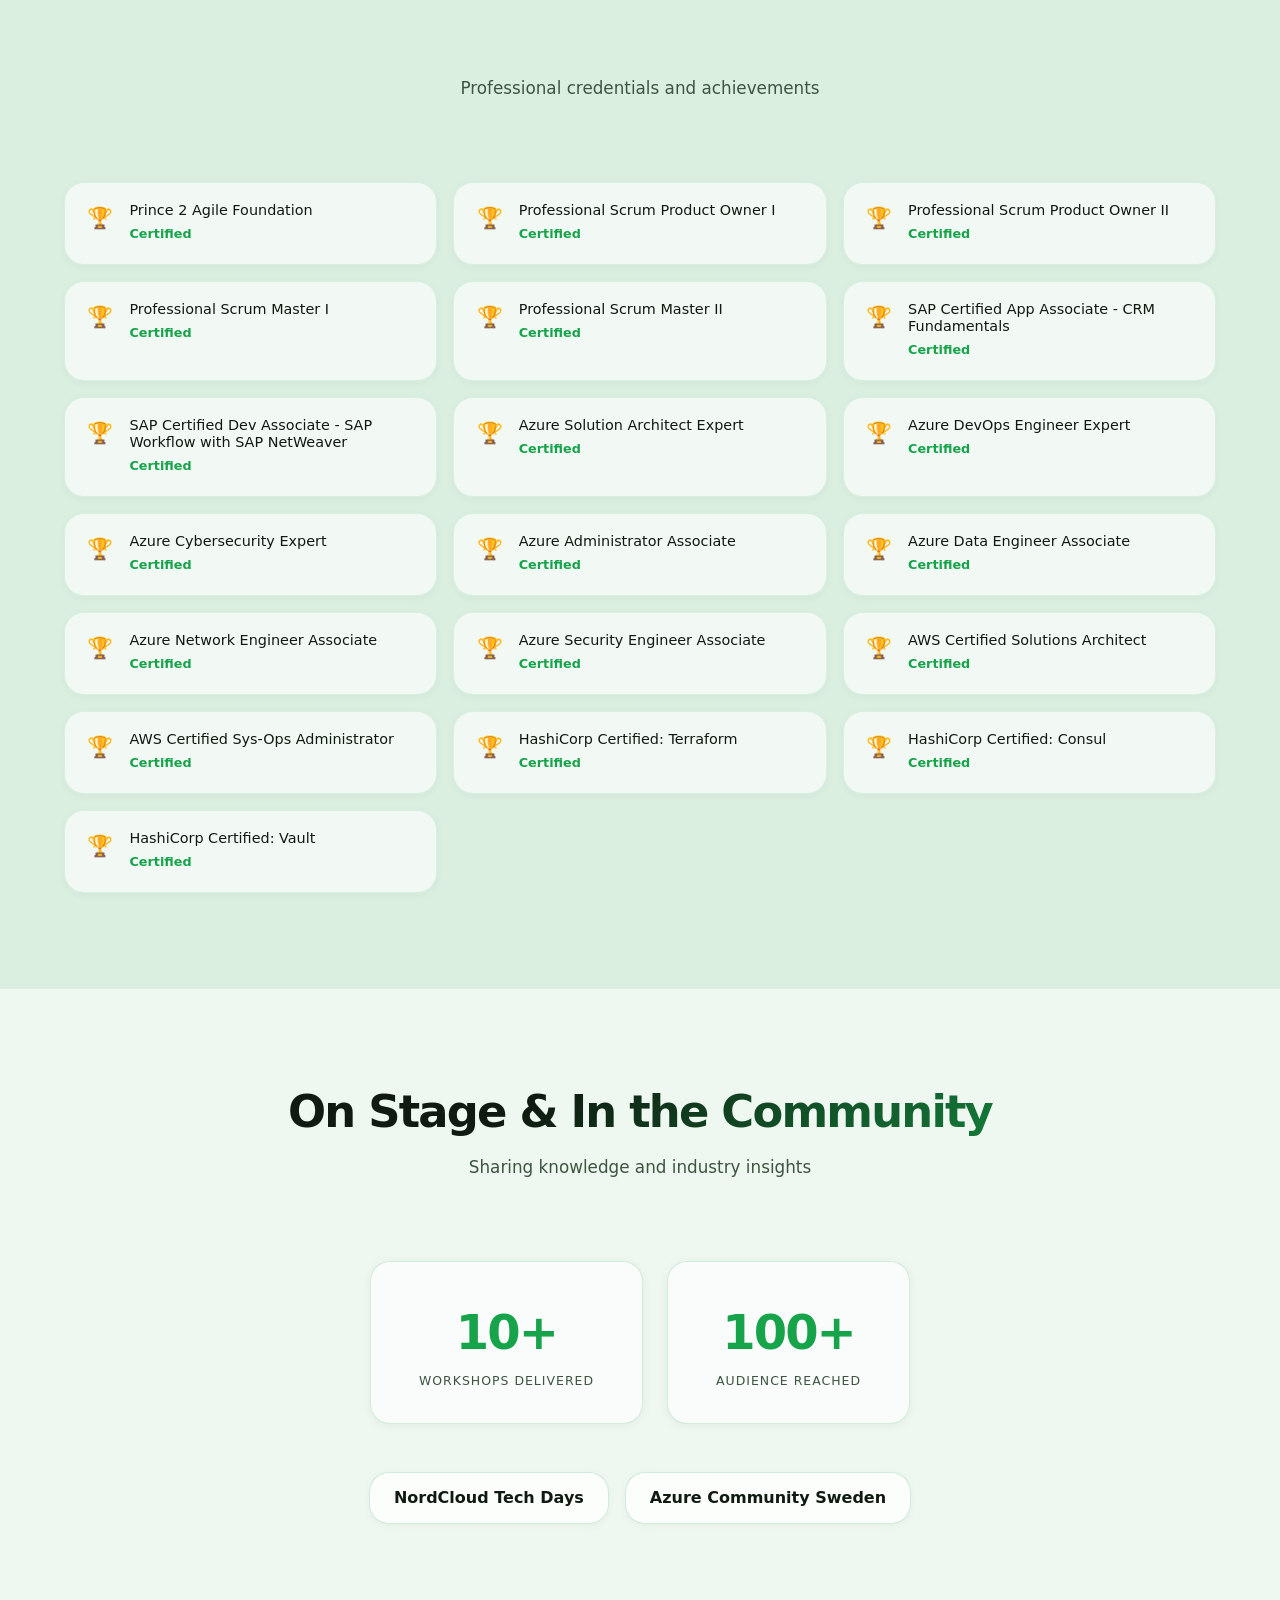
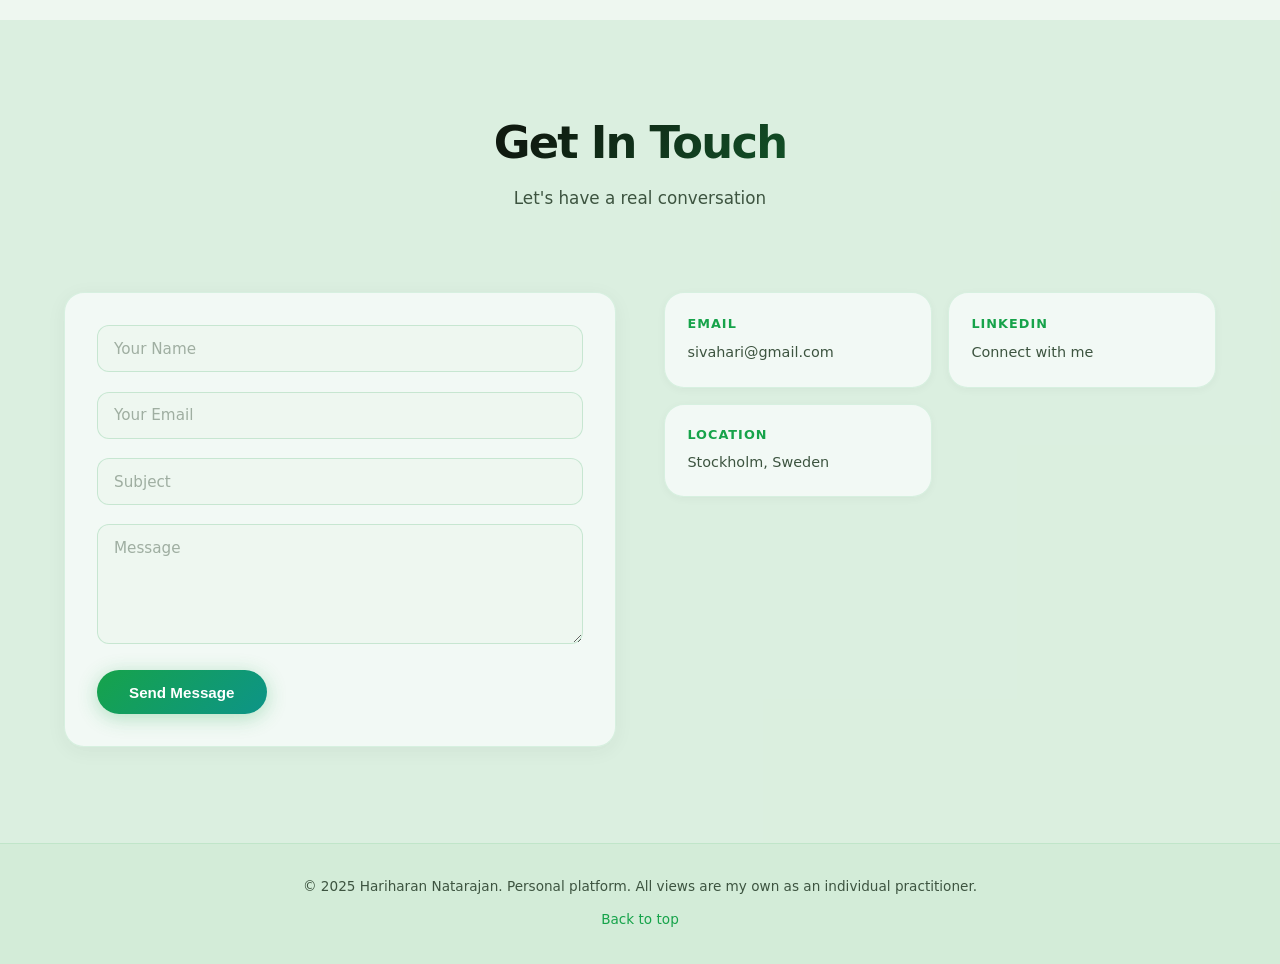
==== commit 39a1dddb: "chore: update view count" ====
--- a/docs/index.html
+++ b/docs/index.html
@@ -39,7 +39,7 @@
         <div class="hero-content">
             <h1 class="hero-title">Hariharan Natarajan</h1>
             <p class="hero-subtitle"><span id="typewriter-text"></span></p>
-            <p class="hero-views">Website views: <strong id="view-count">2335</strong></p>
+            <p class="hero-views">Website views: <strong id="view-count">2336</strong></p>
             <div class="hero-stats">
                 <a href="#experience" class="stat">
                     <span class="stat-number" data-count="20" data-suffix="+">20+</span>
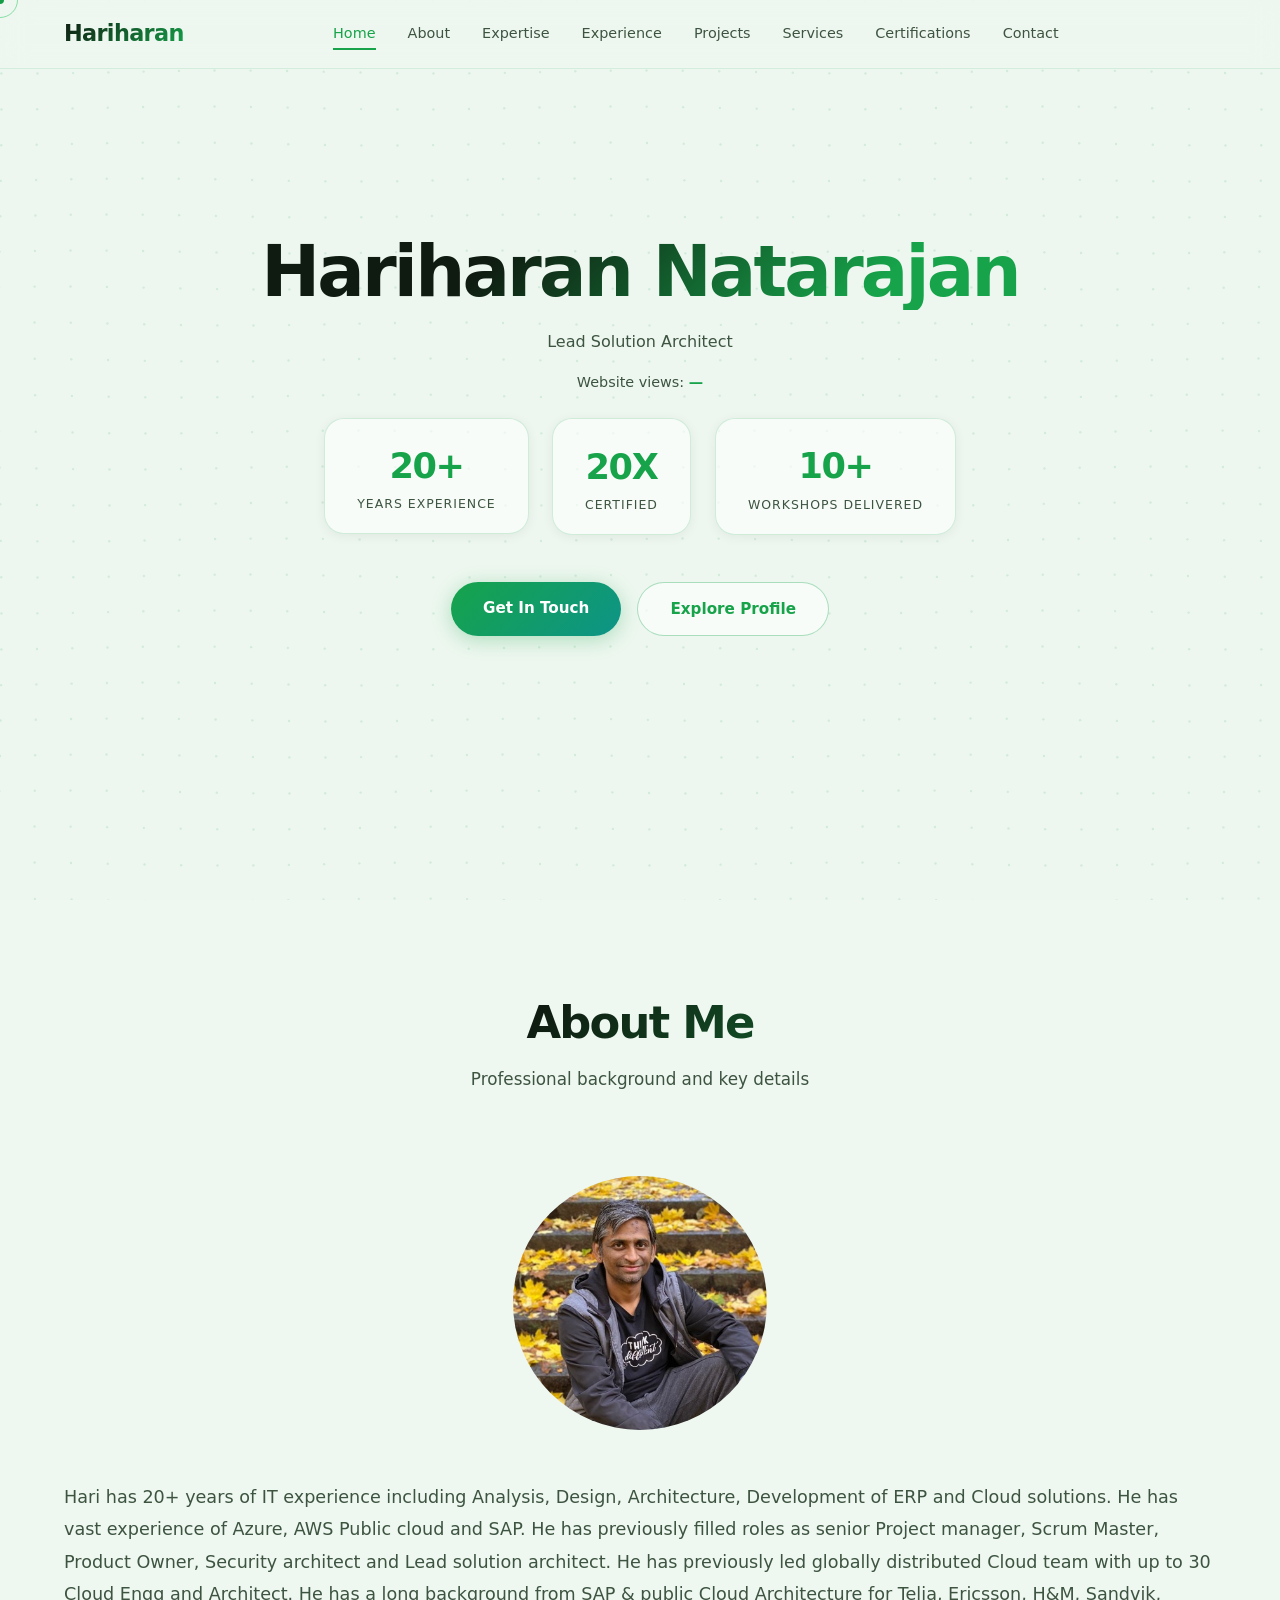
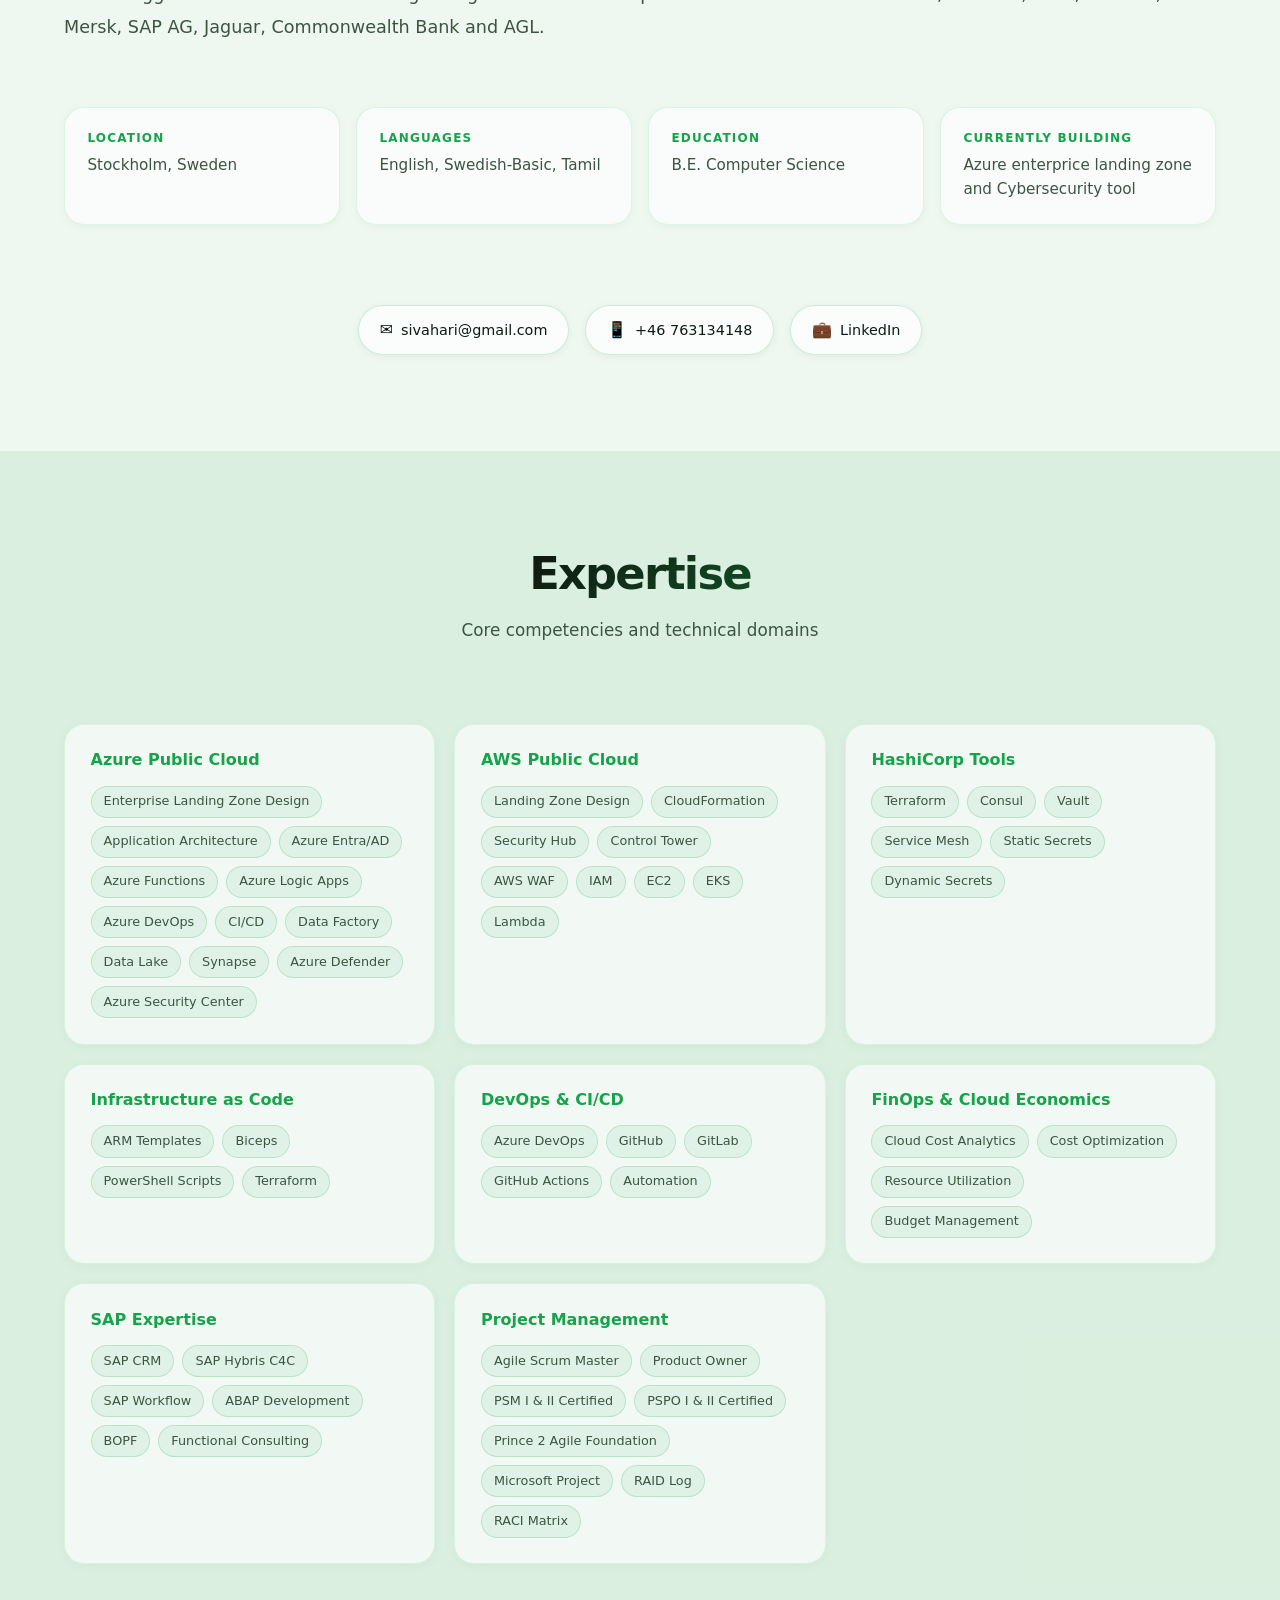
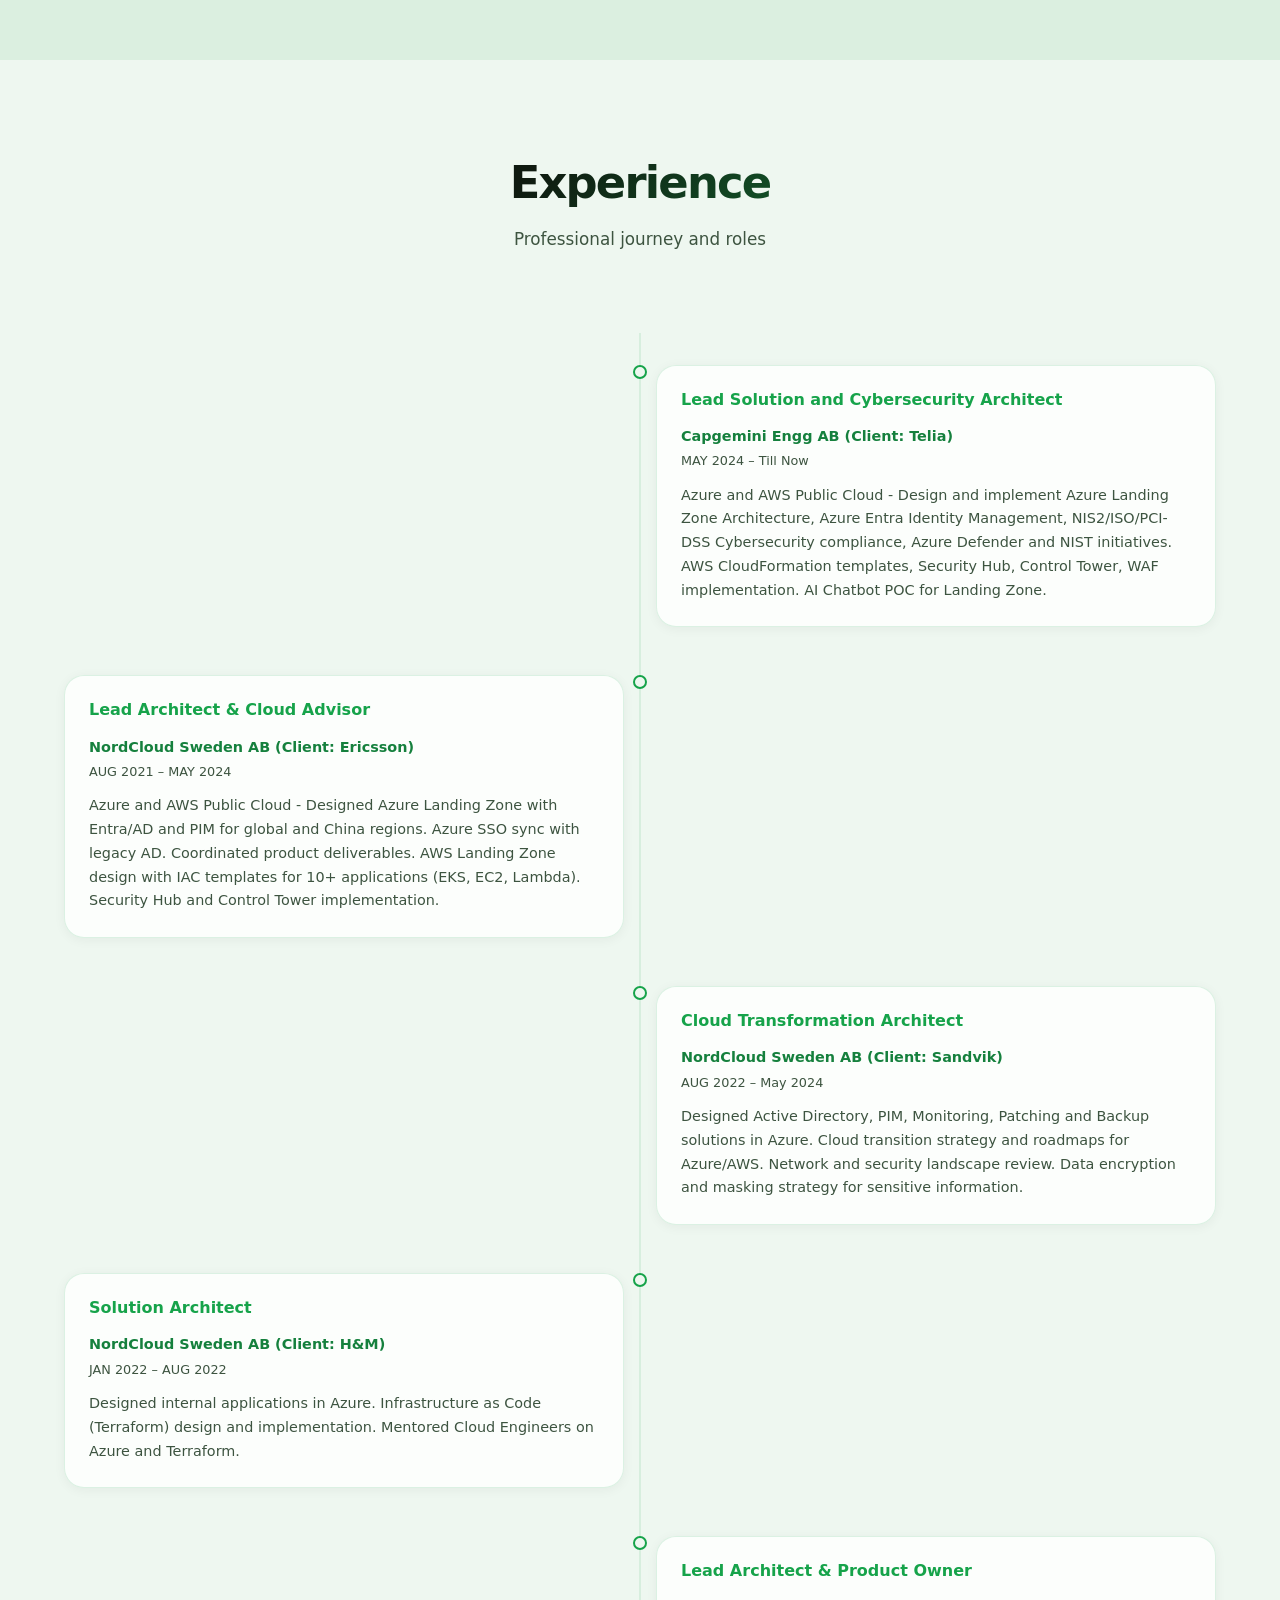
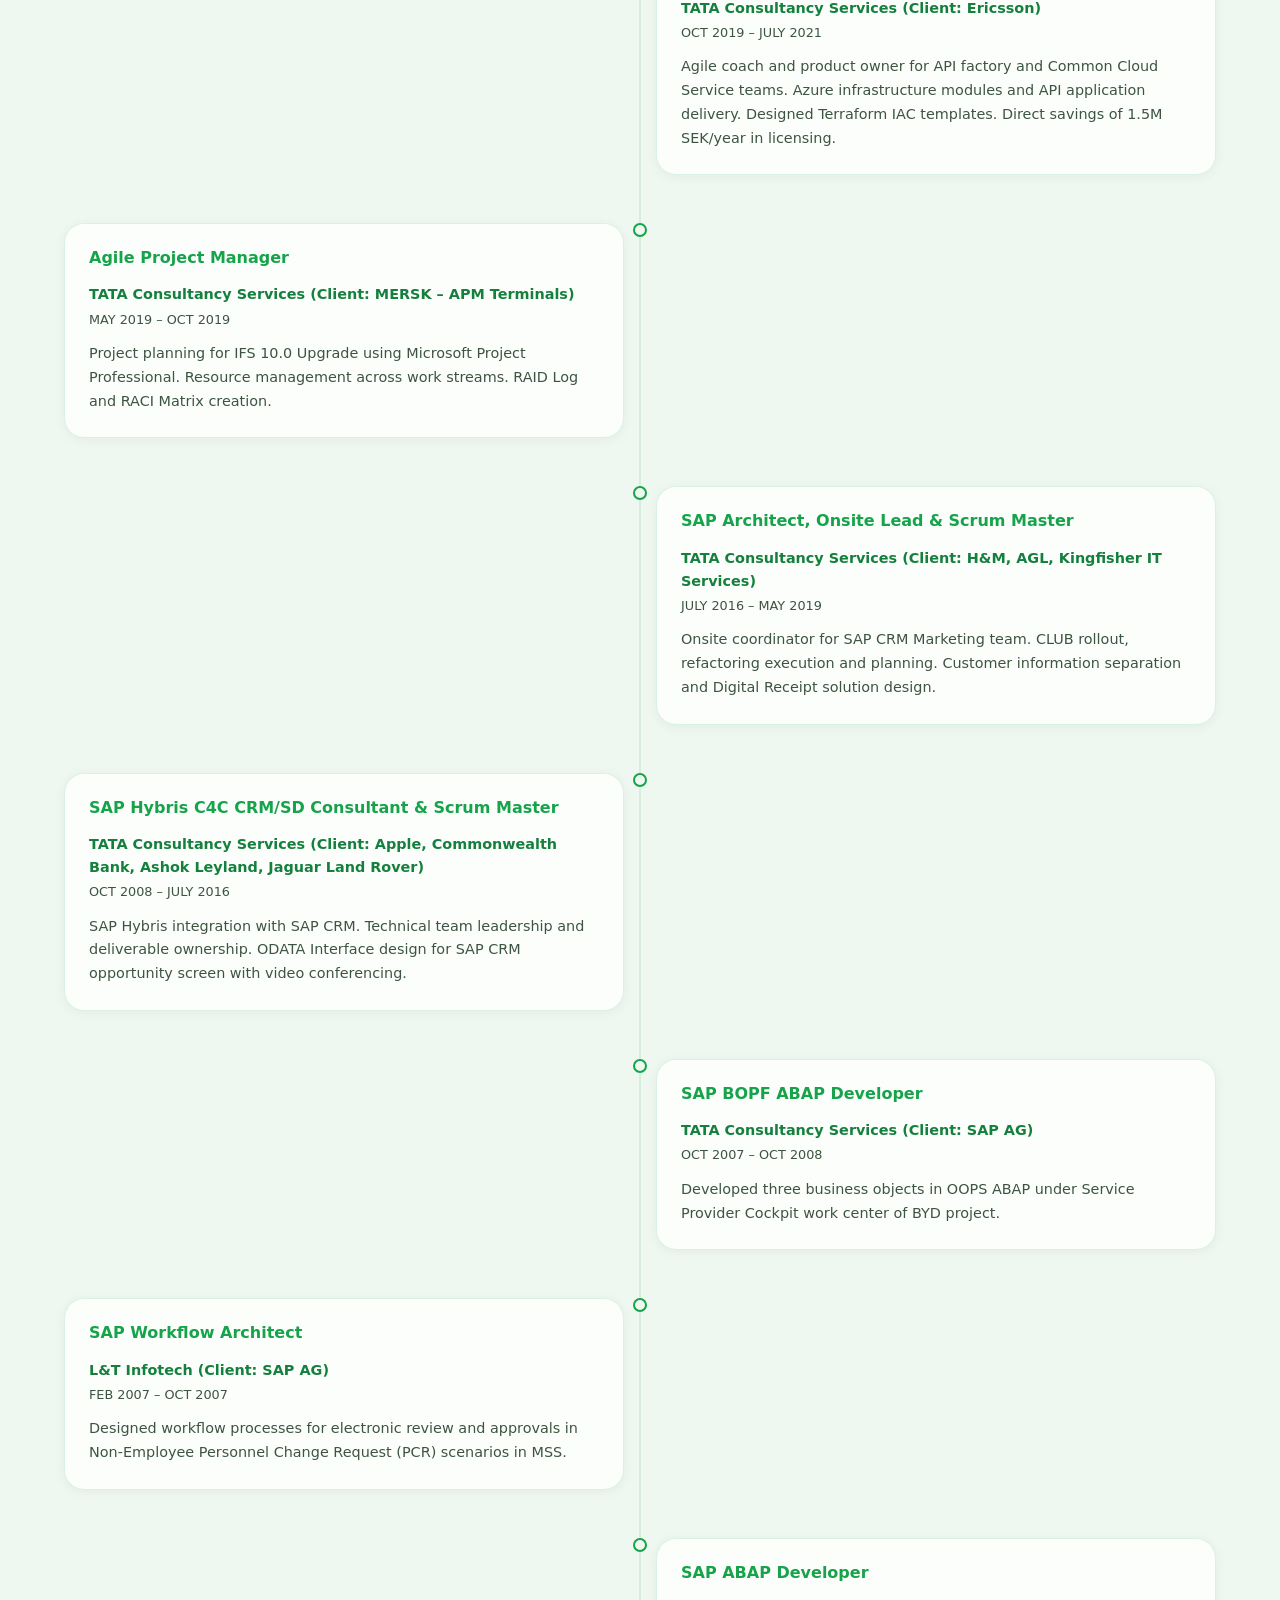
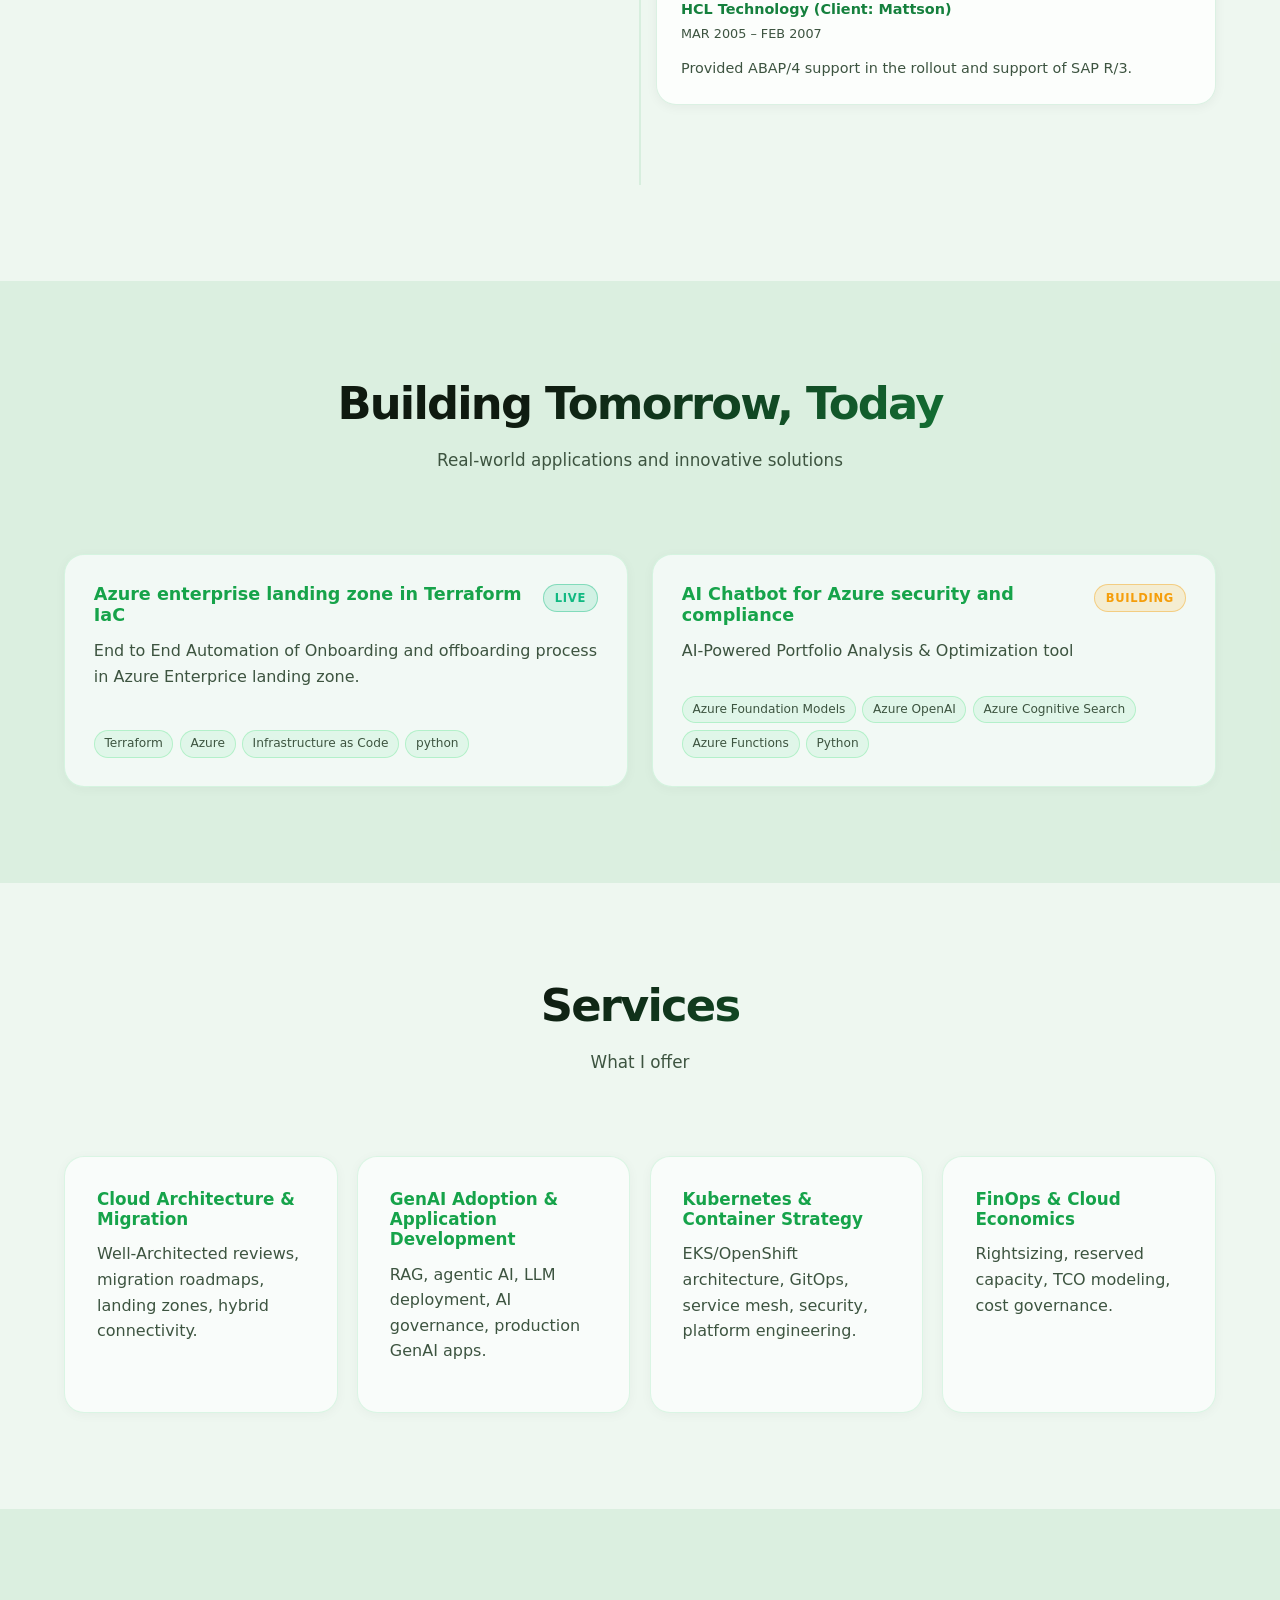
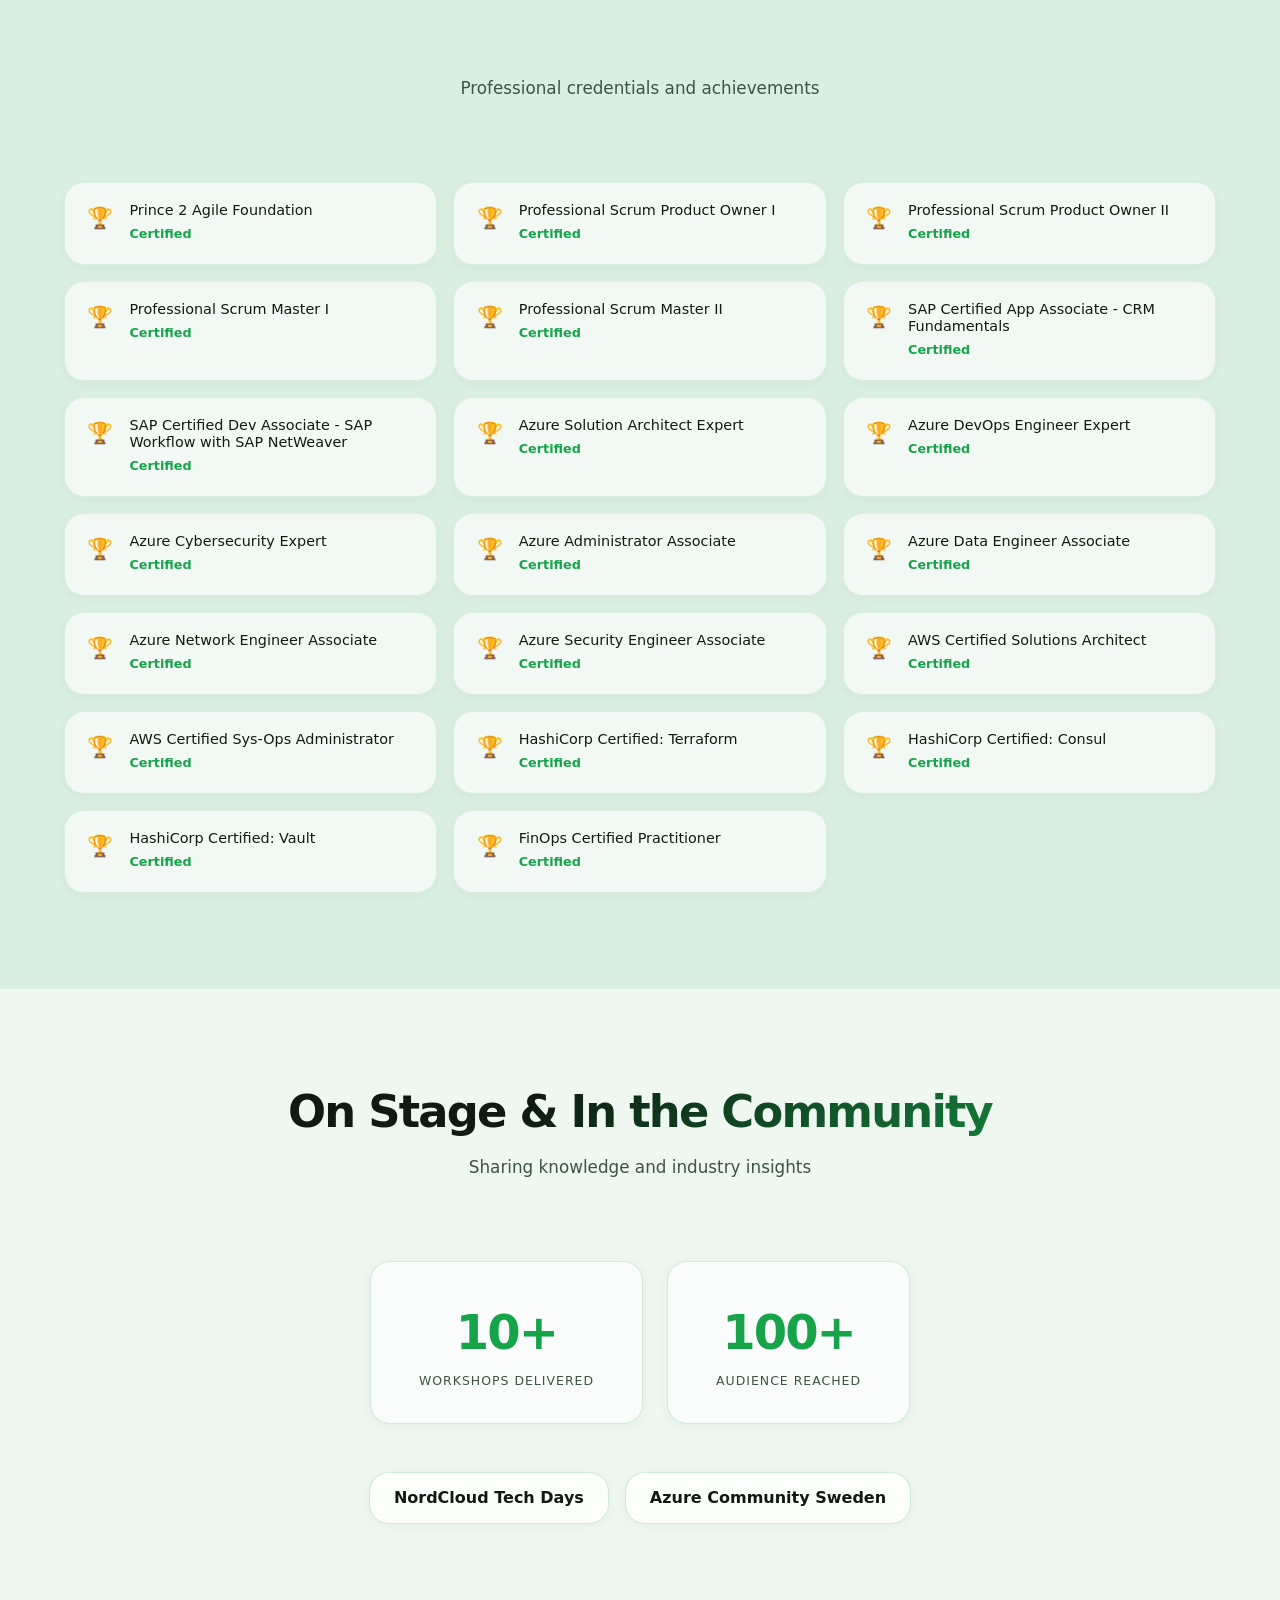
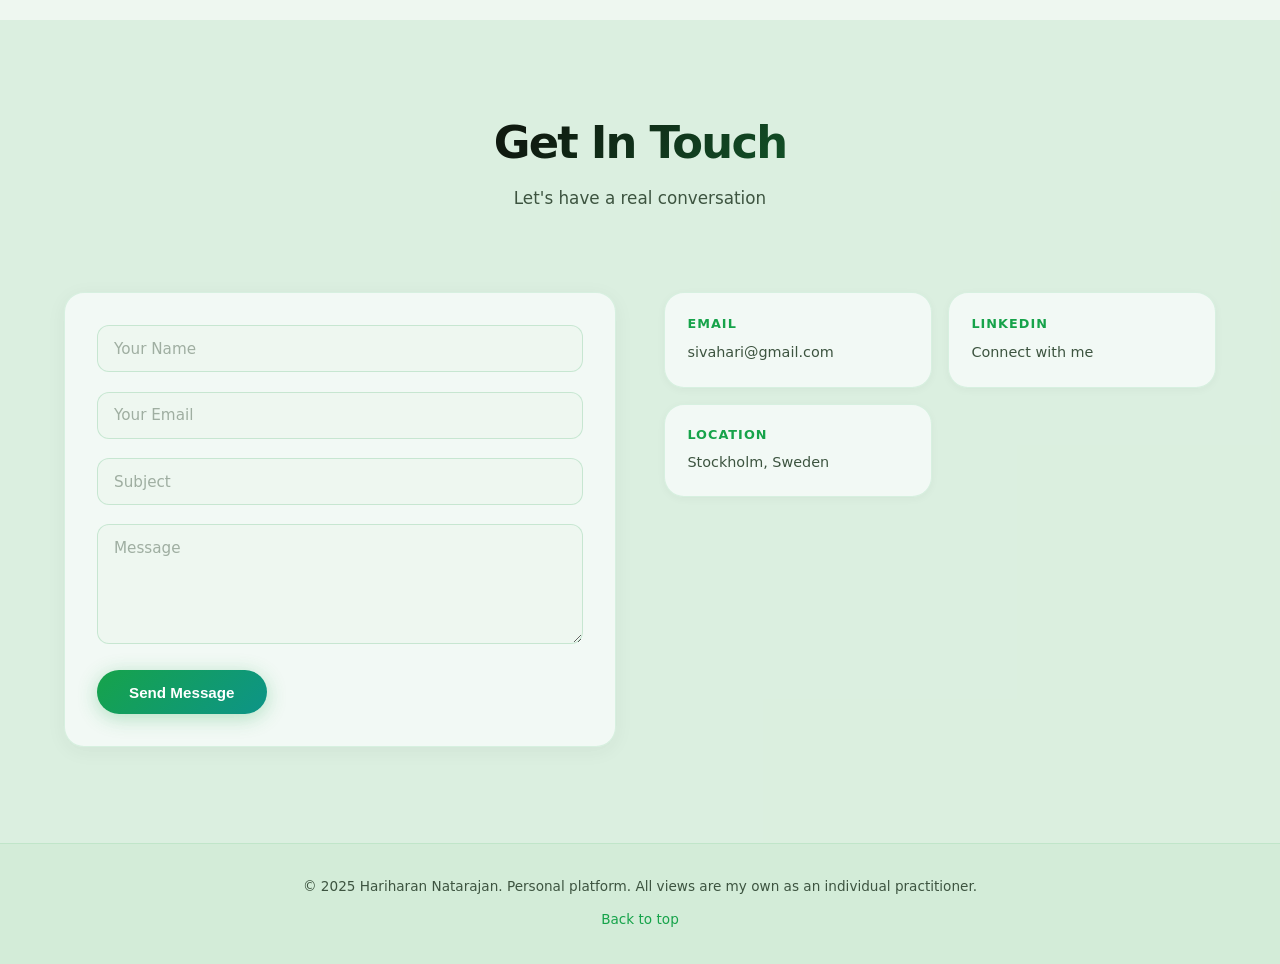
==== commit fe678858: "chore: update view count" ====
--- a/docs/index.html
+++ b/docs/index.html
@@ -39,7 +39,7 @@
         <div class="hero-content">
             <h1 class="hero-title">Hariharan Natarajan</h1>
             <p class="hero-subtitle"><span id="typewriter-text"></span></p>
-            <p class="hero-views">Website views: <strong id="view-count">2336</strong></p>
+            <p class="hero-views">Website views: <strong id="view-count">2337</strong></p>
             <div class="hero-stats">
                 <a href="#experience" class="stat">
                     <span class="stat-number" data-count="20" data-suffix="+">20+</span>
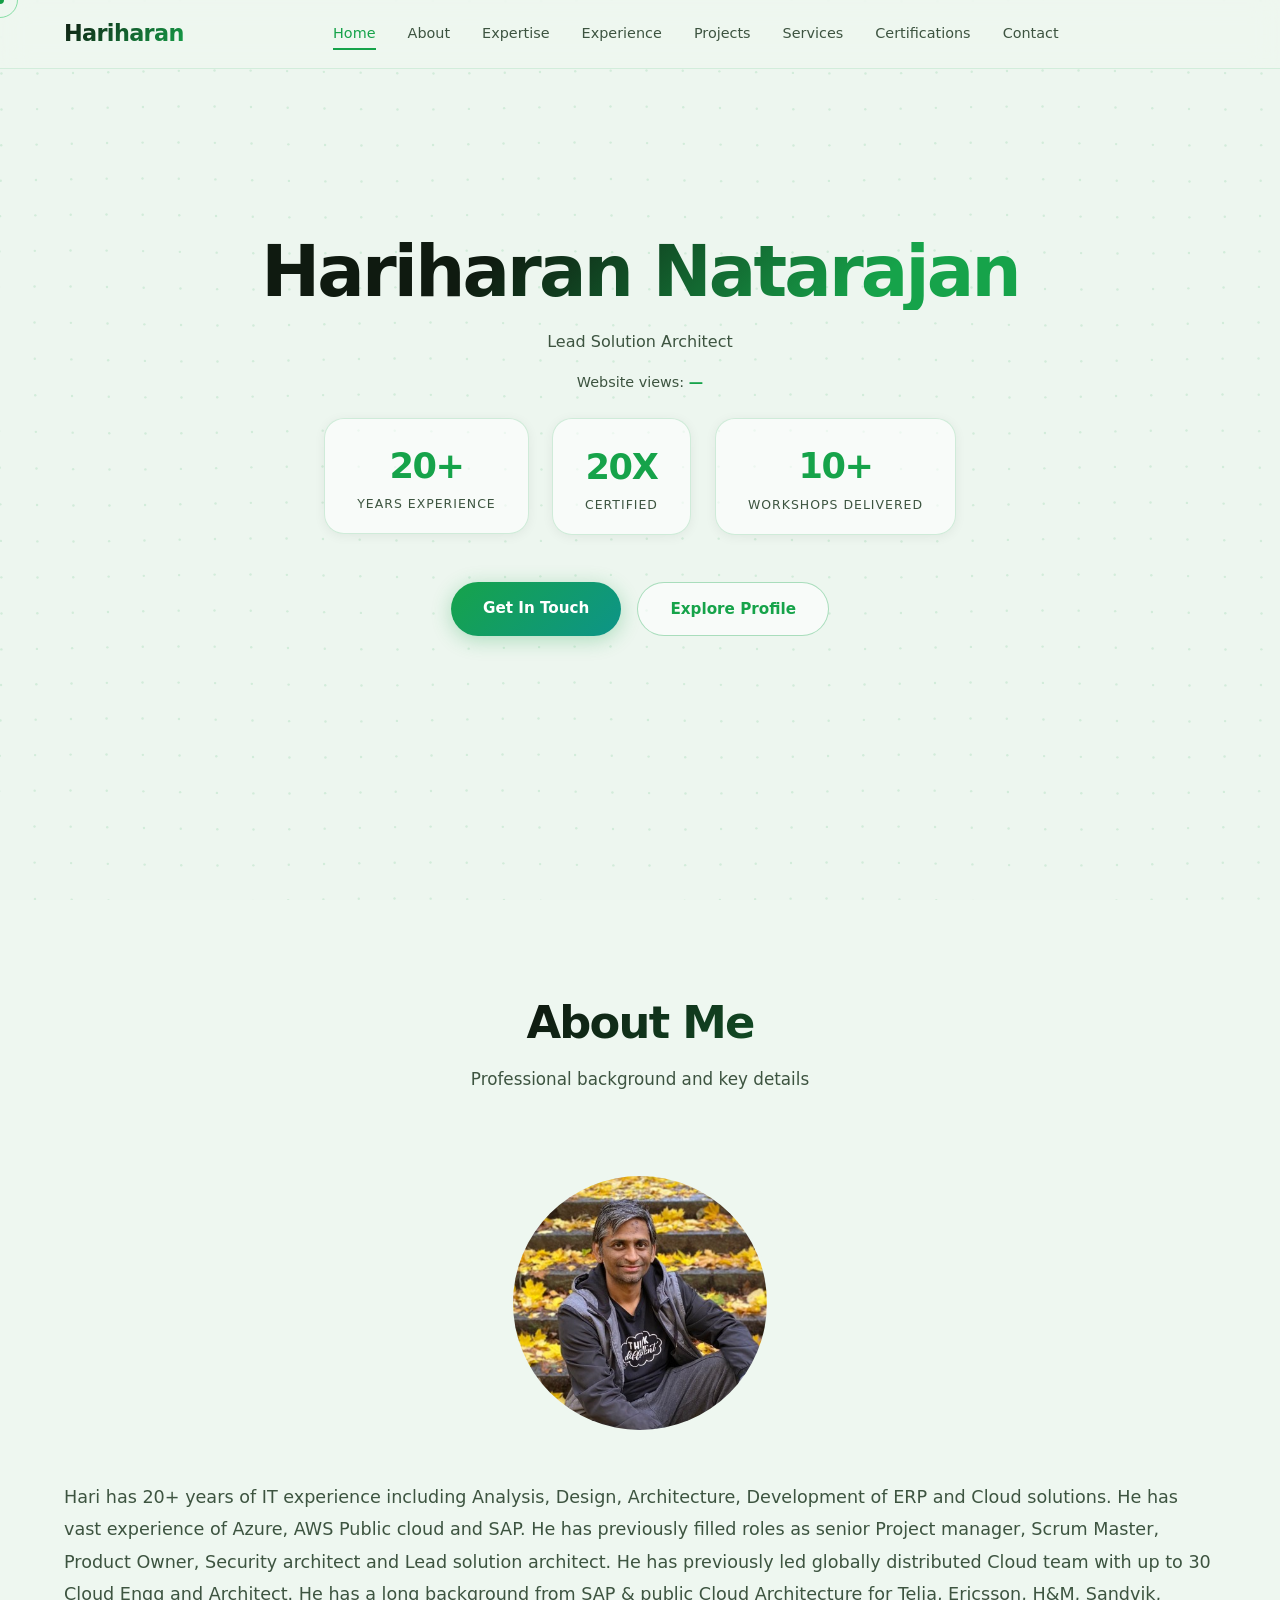
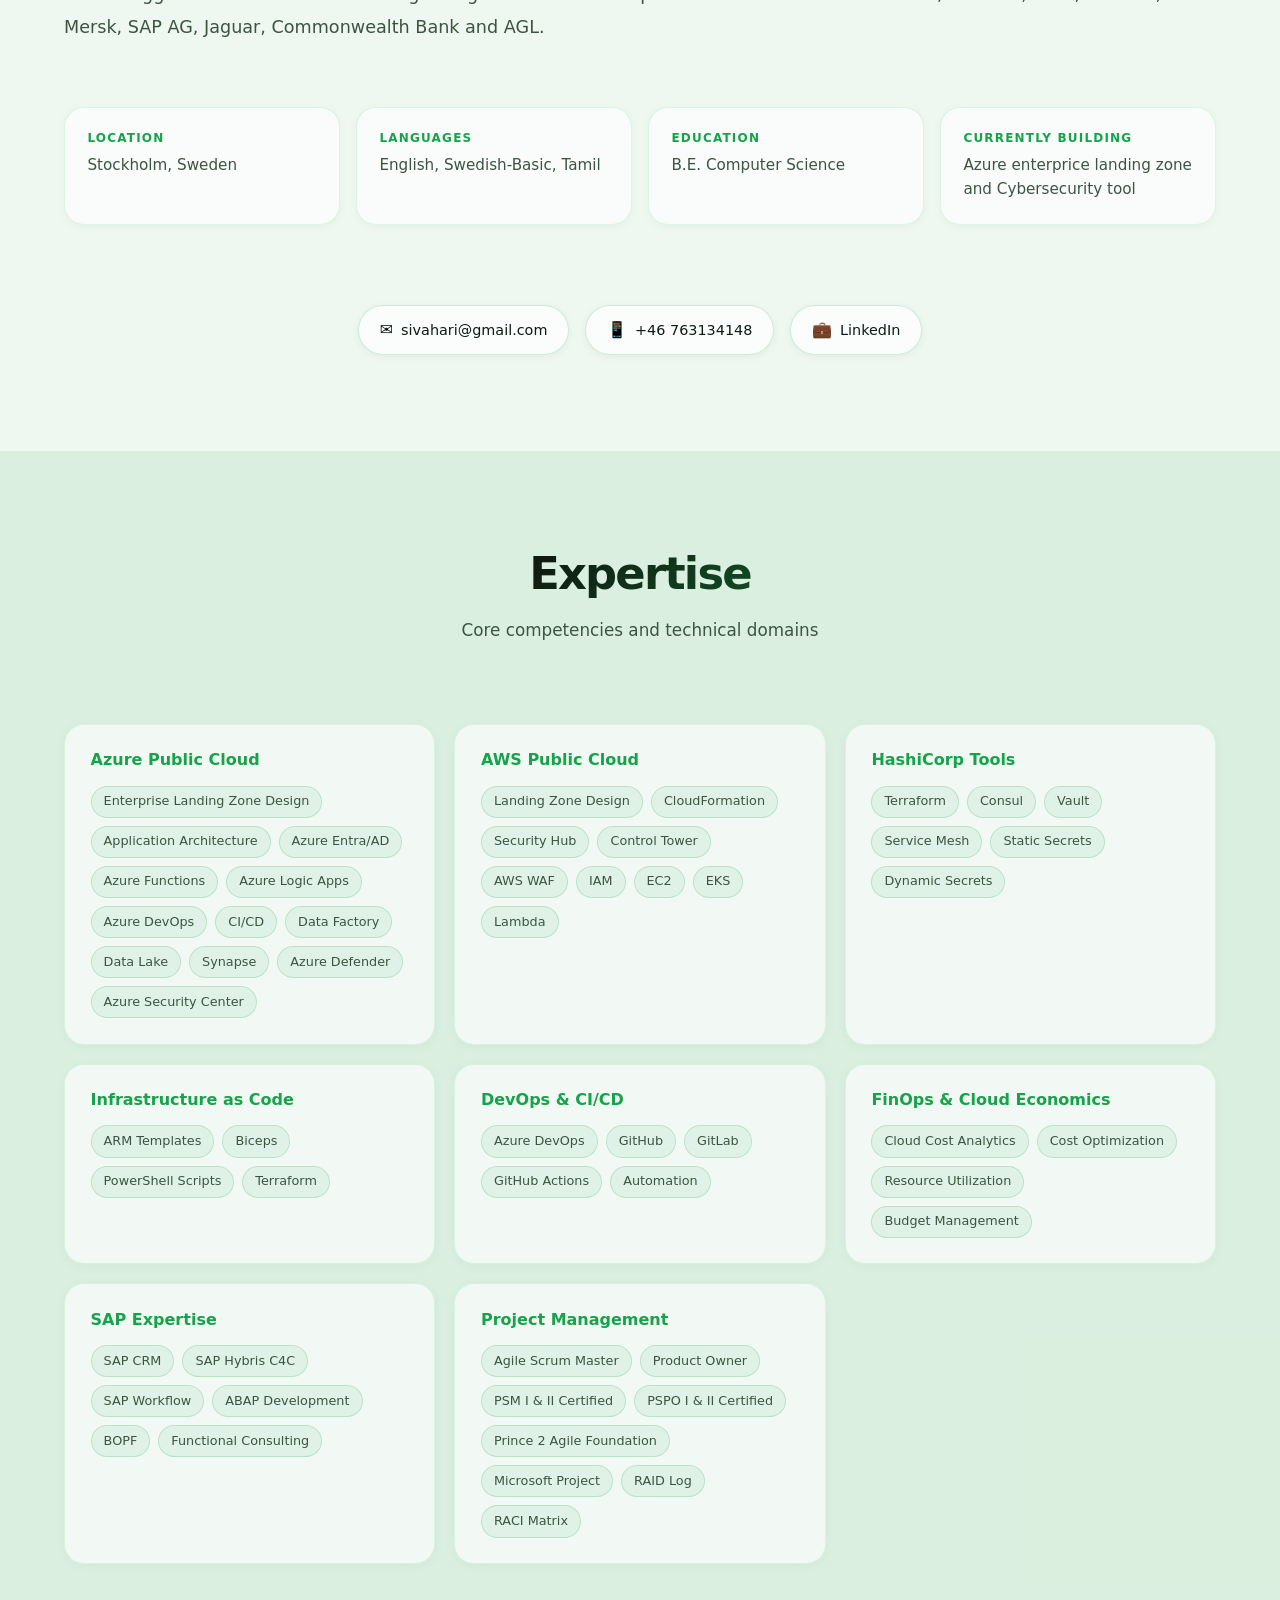
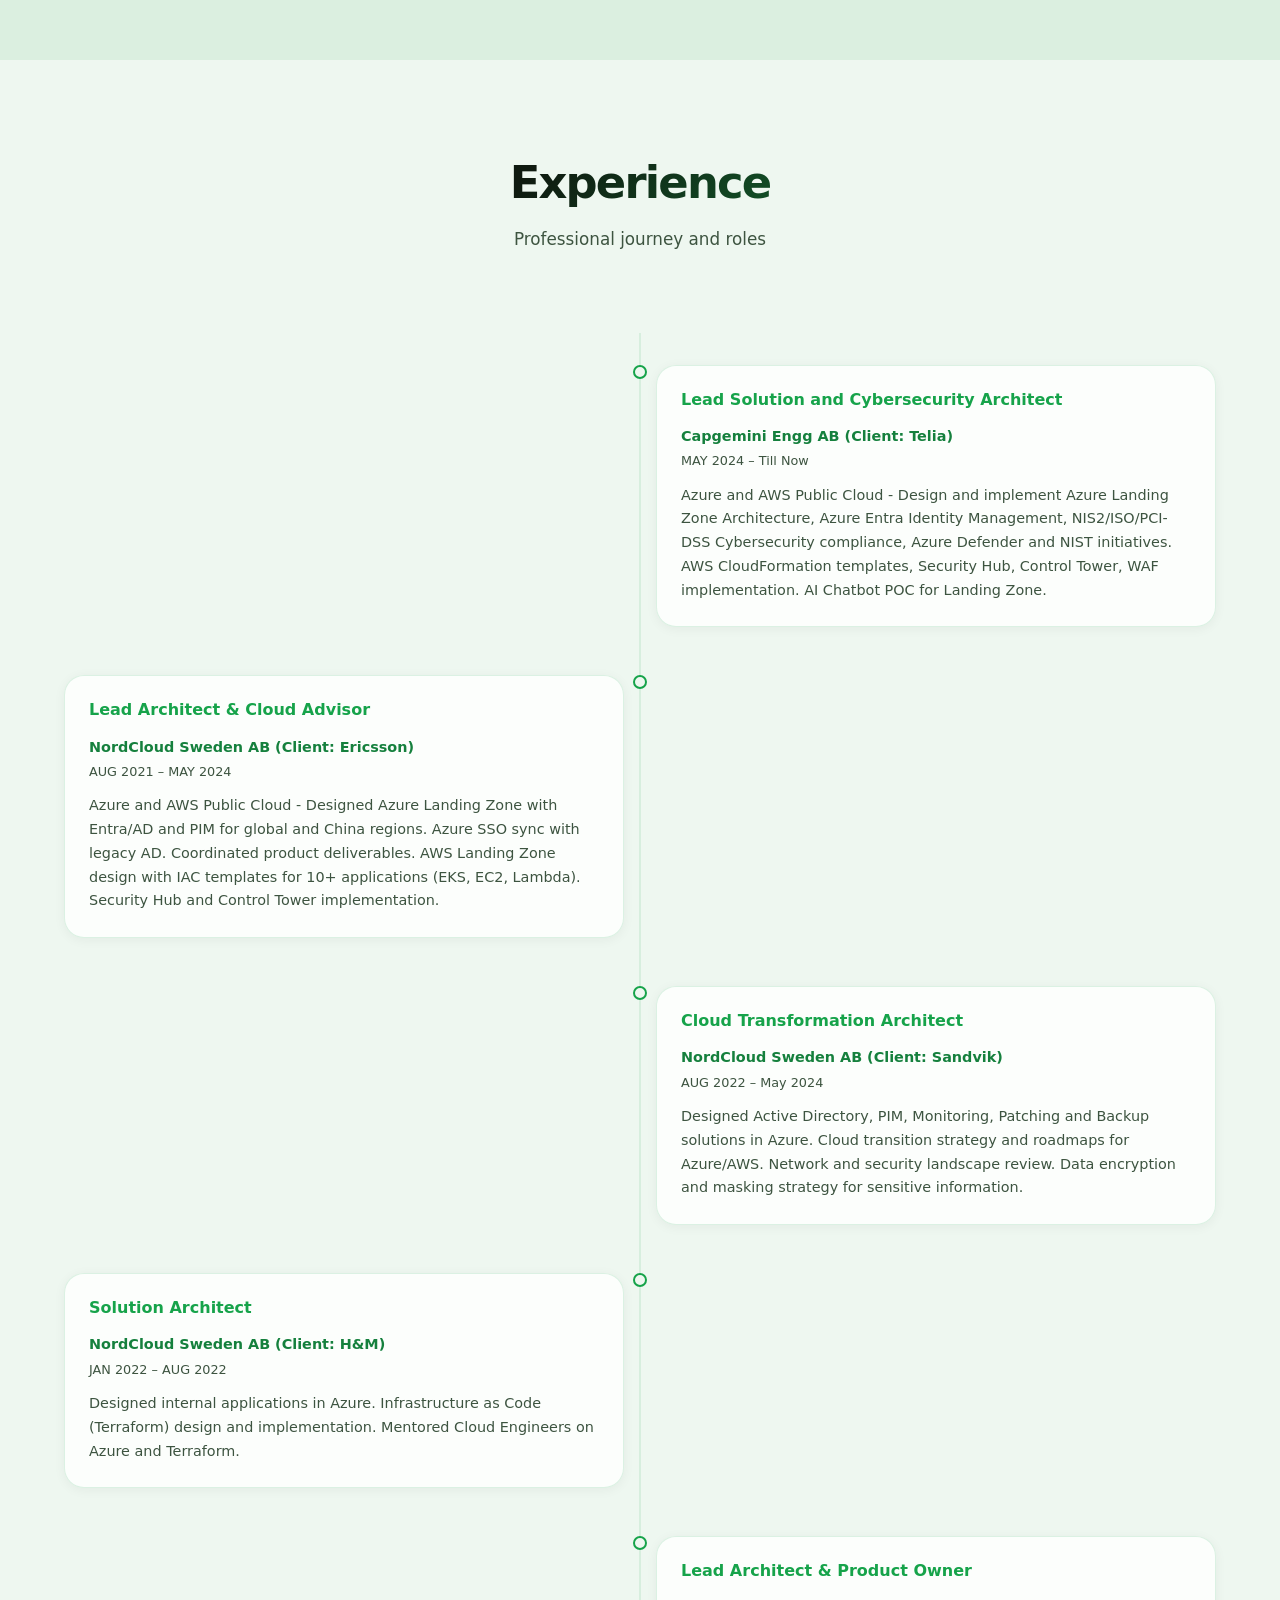
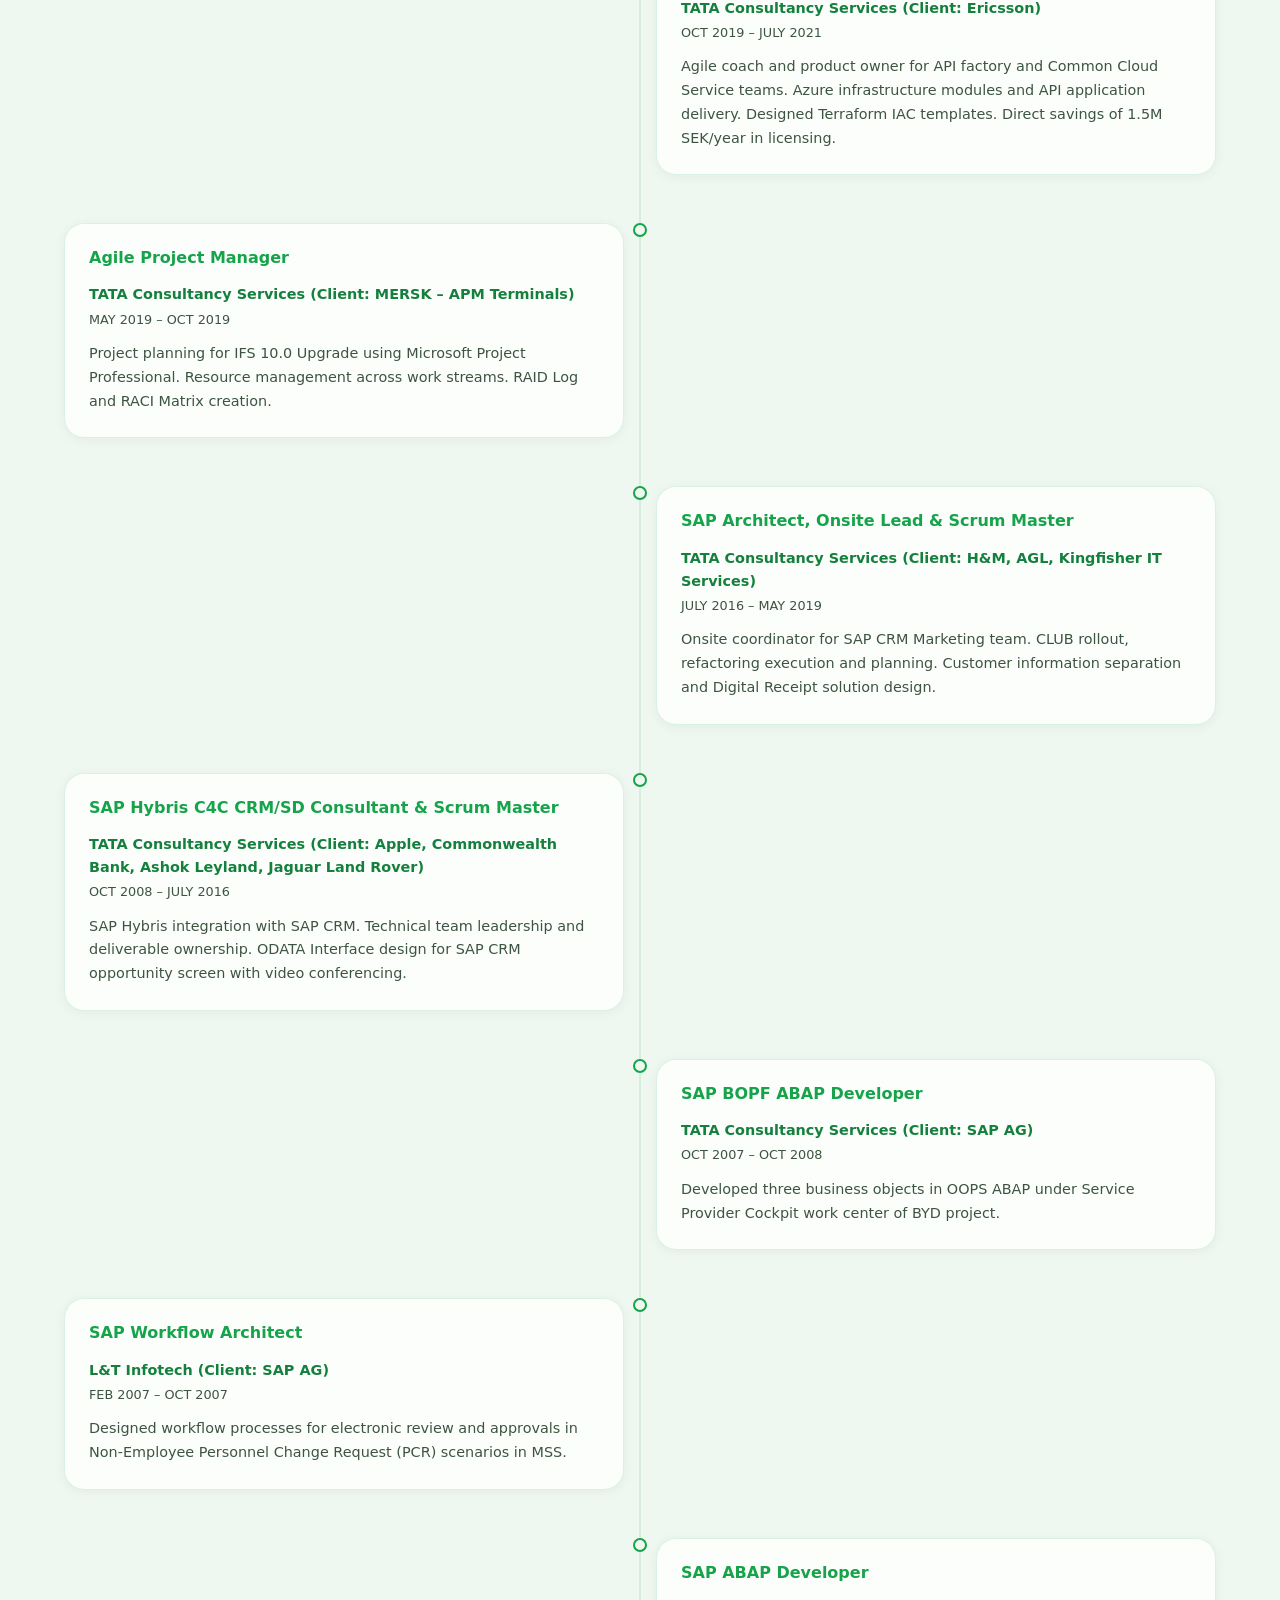
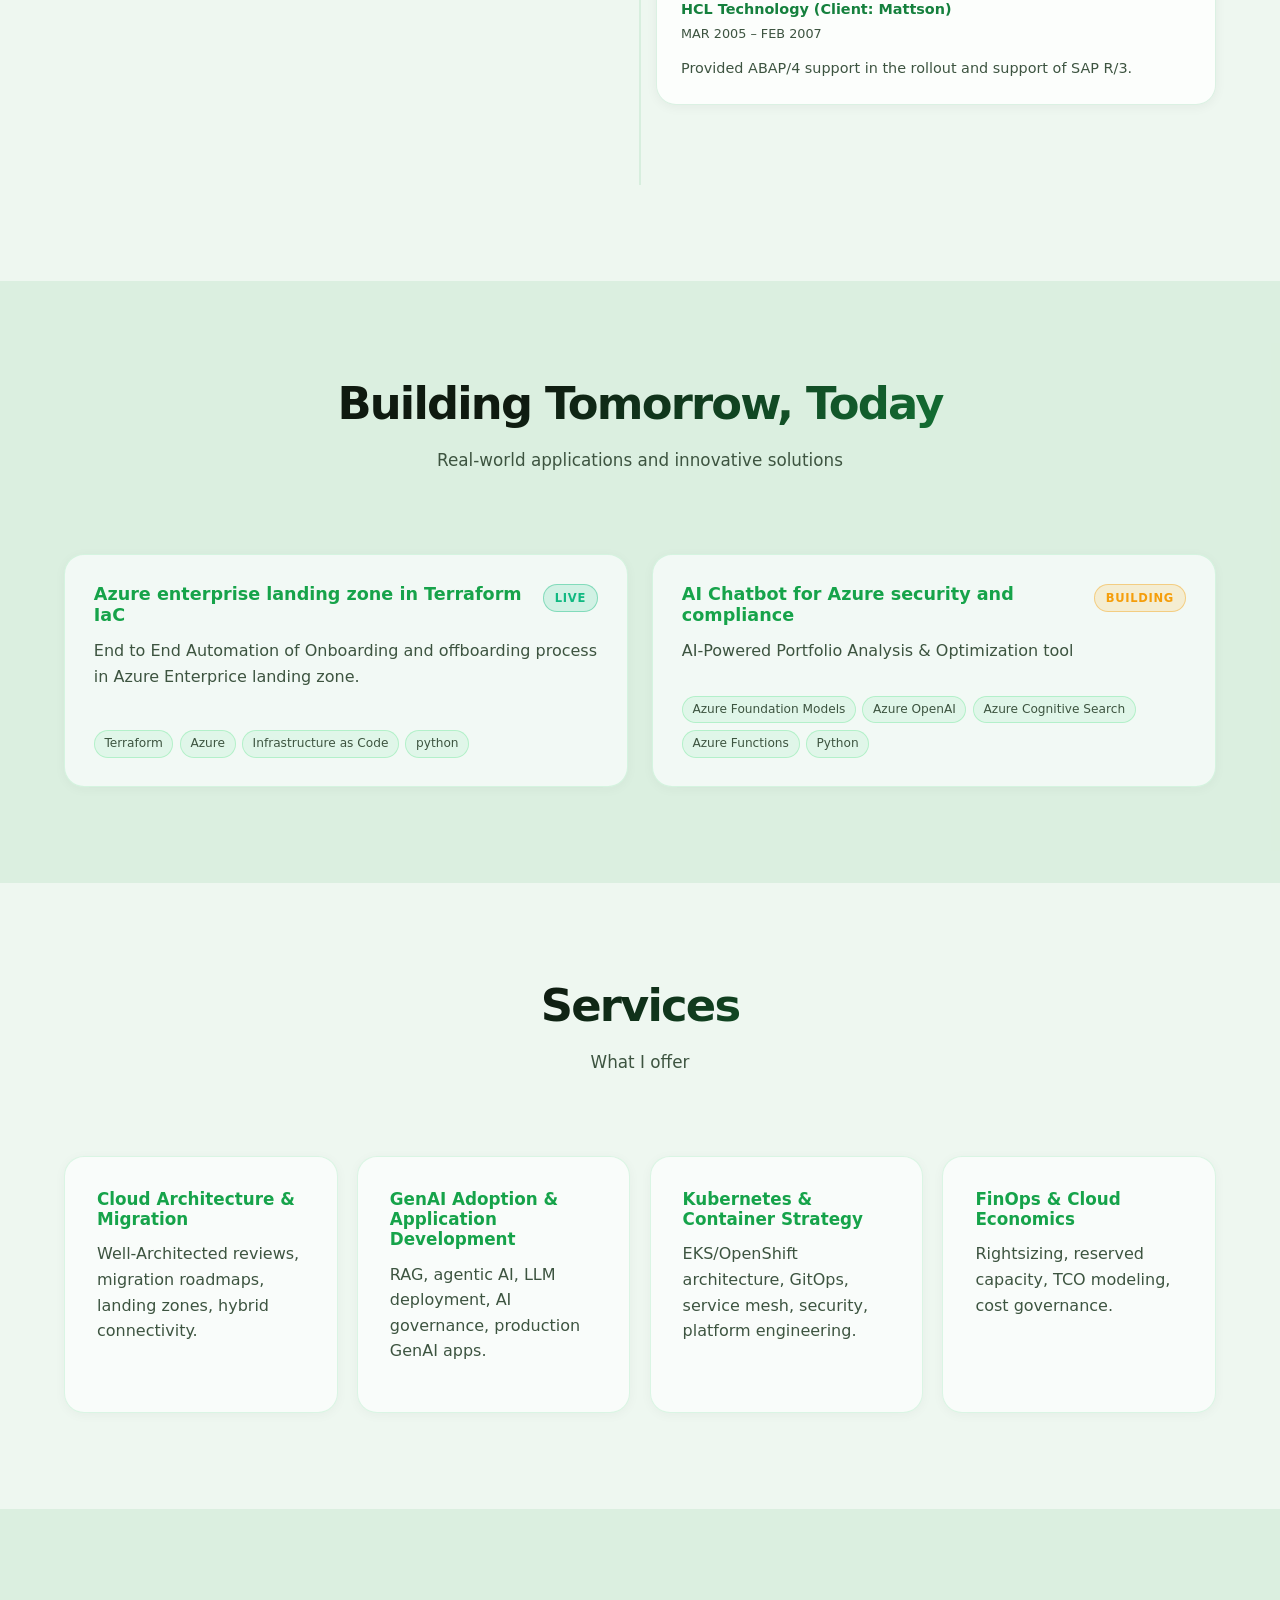
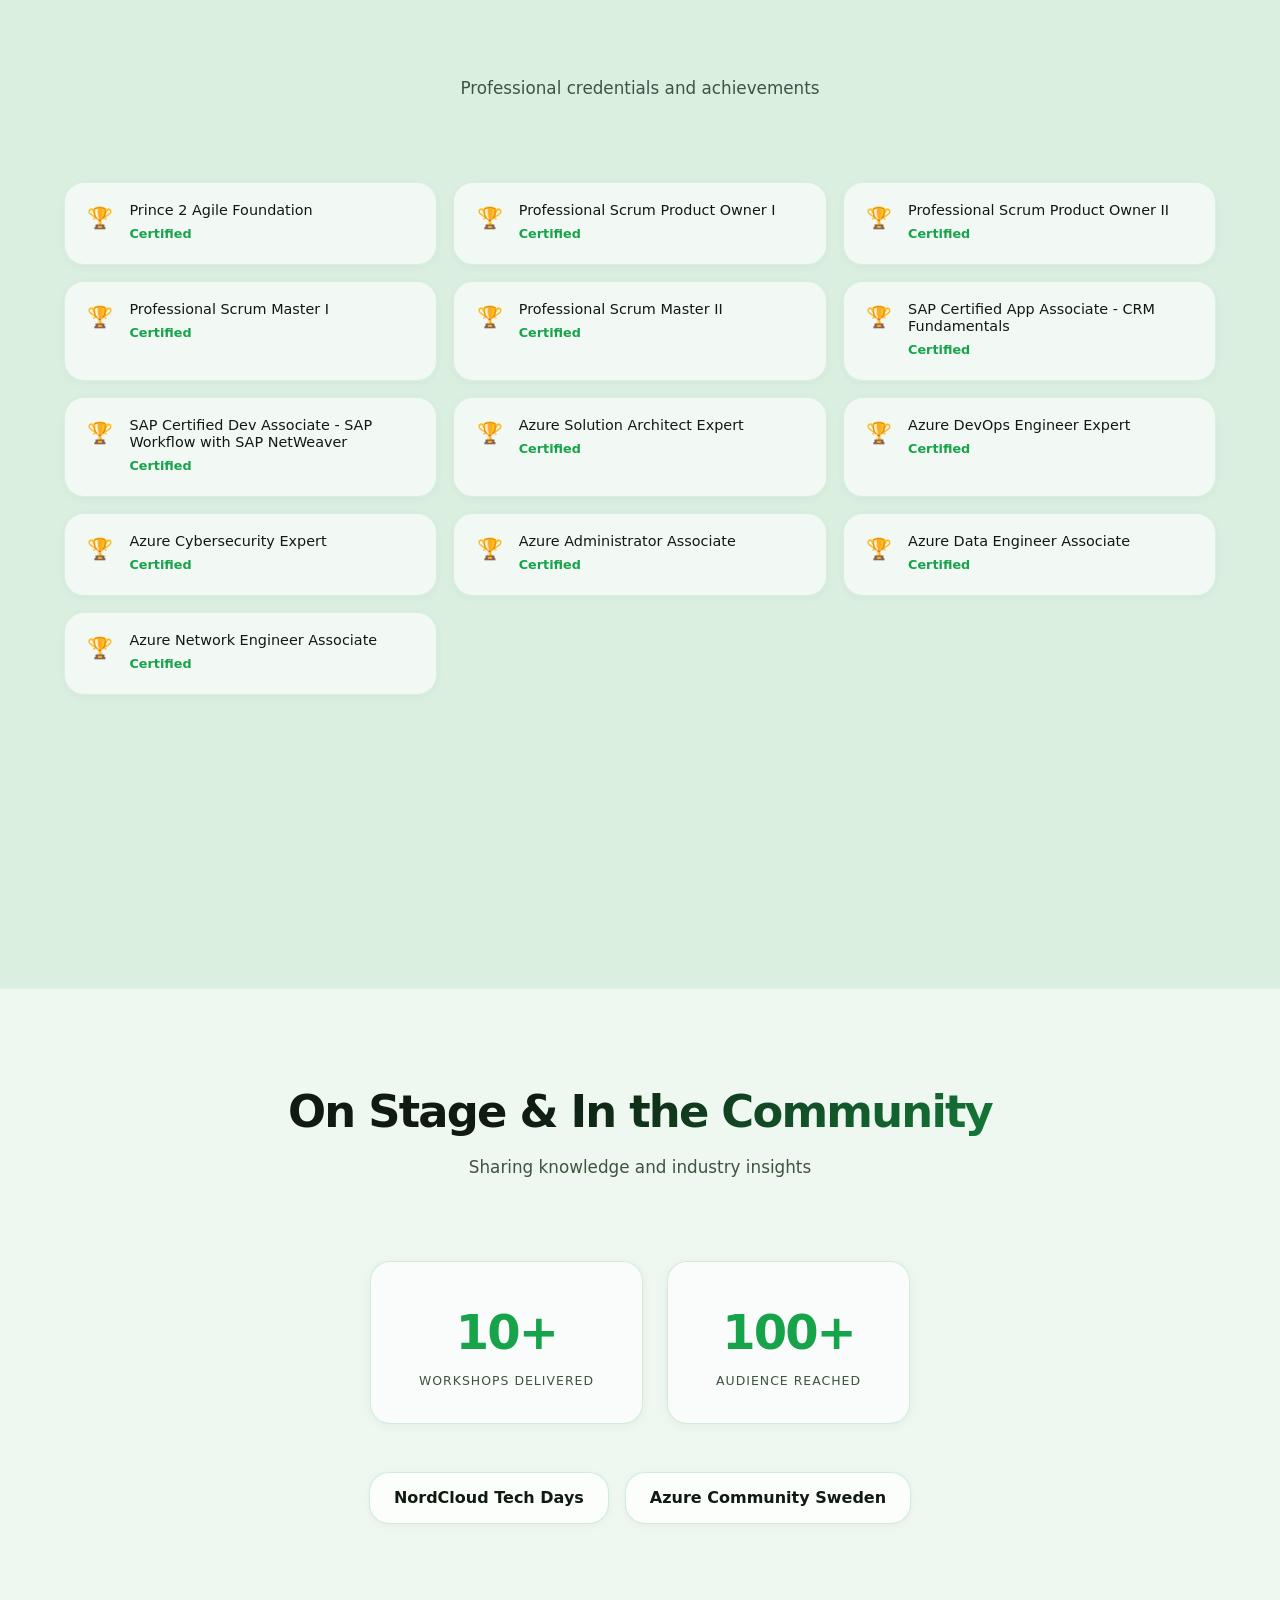
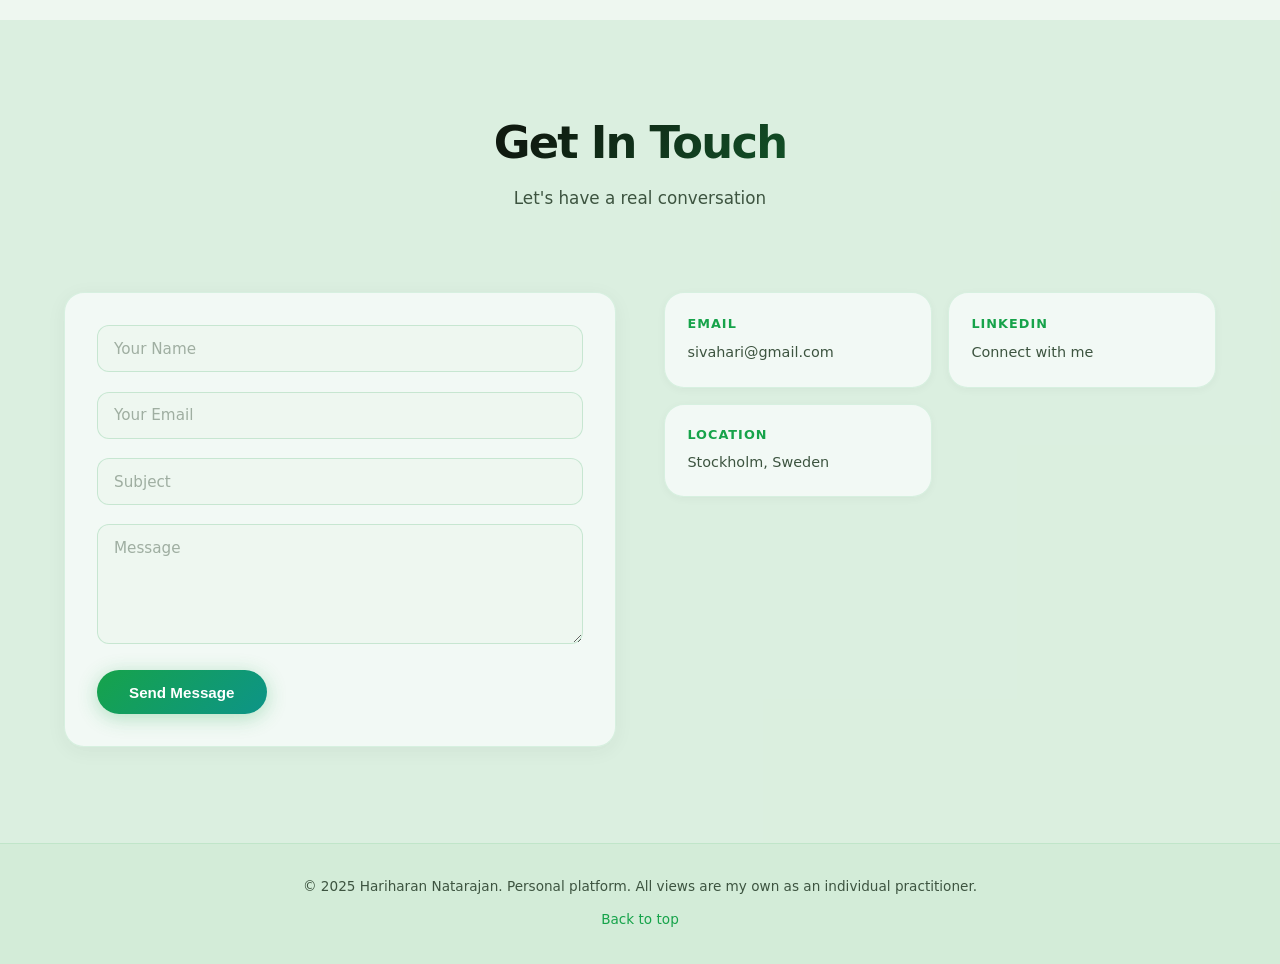
==== commit 2a350ee1: "chore: update view count" ====
--- a/docs/index.html
+++ b/docs/index.html
@@ -39,7 +39,7 @@
         <div class="hero-content">
             <h1 class="hero-title">Hariharan Natarajan</h1>
             <p class="hero-subtitle"><span id="typewriter-text"></span></p>
-            <p class="hero-views">Website views: <strong id="view-count">2337</strong></p>
+            <p class="hero-views">Website views: <strong id="view-count">2338</strong></p>
             <div class="hero-stats">
                 <a href="#experience" class="stat">
                     <span class="stat-number" data-count="20" data-suffix="+">20+</span>
